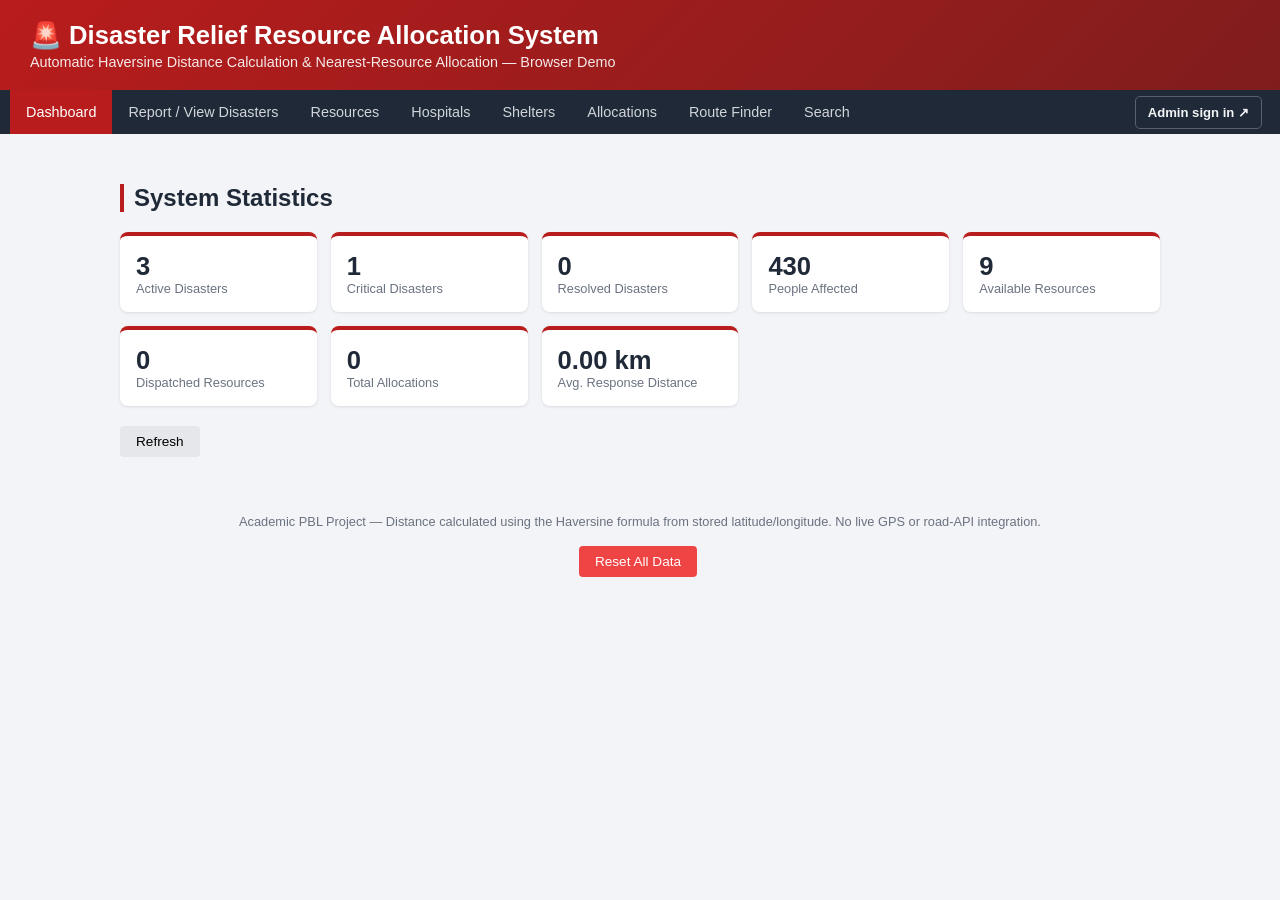
==== docs/index.html @ 050160b1 "Make admin sign-in work with no server, and fix keep-alive desync Two separate things, both found by" ====
<!DOCTYPE html>
<html lang="en">
<head>
<meta charset="UTF-8">
<meta name="viewport" content="width=device-width, initial-scale=1.0">
<title>DRRAS — Disaster Relief Resource Allocation System</title>
<link rel="stylesheet" href="css/style.css">
</head>
<body>

<header class="app-header">
  <h1>🚨 Disaster Relief Resource Allocation System</h1>
  <p class="subtitle">Automatic Haversine Distance Calculation &amp; Nearest-Resource Allocation — Browser Demo</p>
</header>

<nav class="tabs">
  <button class="tab-btn active" data-target="dashboard">Dashboard</button>
  <button class="tab-btn" data-target="disasters">Report / View Disasters</button>
  <button class="tab-btn" data-target="resources">Resources</button>
  <button class="tab-btn" data-target="hospitals">Hospitals</button>
  <button class="tab-btn" data-target="shelters">Shelters</button>
  <button class="tab-btn" data-target="allocations">Allocations</button>
  <button class="tab-btn" data-target="route">Route Finder</button>
  <button class="tab-btn" data-target="search">Search</button>
  <a class="admin-link" href="admin.html">Admin sign in <span aria-hidden="true">↗</span></a>
</nav>

<main>

  <!-- DASHBOARD -->
  <section id="dashboard" class="panel">
    <h2>System Statistics</h2>
    <div id="statsGrid" class="stats-grid"></div>
    <button id="refreshStatsBtn" class="btn">Refresh</button>
  </section>

  <!-- DISASTERS -->
  <section id="disasters" class="panel hidden">
    <h2>Submit a Relief Request</h2>
    <p id="serviceBanner" class="mode-banner" hidden></p>
    <p class="request-note">Submissions are saved to the shared request service and start as <b>Pending</b> until an admin reviews them.</p>
    <form id="disasterForm" class="form-grid">
      <label>Type
        <select id="dType">
          <option>FLOOD</option><option>EARTHQUAKE</option><option>FIRE</option>
          <option>LANDSLIDE</option><option>INDUSTRIAL_ACCIDENT</option><option>OTHER</option>
        </select>
      </label>
      <label>Severity
        <select id="dSeverity">
          <option>CRITICAL</option><option>HIGH</option><option>MEDIUM</option><option>LOW</option>
        </select>
      </label>
      <label>Affected People <input type="number" id="dAffected" min="0" required></label>
      <label>Location Name <input type="text" id="dLocation" required></label>
      <label>Latitude <input type="number" step="any" id="dLat" min="-90" max="90" required></label>
      <label>Longitude <input type="number" step="any" id="dLon" min="-180" max="180" required></label>
      <fieldset class="checkbox-group">
        <legend>Required Resources</legend>
        <label><input type="checkbox" value="Ambulance"> Ambulance</label>
        <label><input type="checkbox" value="RescueTeam"> Rescue Team</label>
        <label><input type="checkbox" value="MedicalTeam"> Medical Team</label>
        <label><input type="checkbox" value="Equipment"> Equipment</label>
        <label><input type="checkbox" value="Supply"> Supply</label>
      </fieldset>
      <button type="submit" class="btn btn-primary">Submit Request</button>
    </form>

    <div id="disasterReportResult"></div>

    <h2>Operational Demo Disasters</h2>
    <p class="request-note">These sample operational records remain in this browser's local storage. Incoming public requests are reviewed separately in the <a href="admin.html">Admin dashboard</a>.</p>
    <div id="disasterList" class="card-list"></div>
  </section>

  <!-- RESOURCES -->
  <section id="resources" class="panel hidden">
    <h2>Add Resource</h2>
    <form id="resourceForm" class="form-grid">
      <label>Resource ID <input type="text" id="rId" required></label>
      <label>Category
        <select id="rCategory">
          <option>Ambulance</option><option>RescueTeam</option><option>MedicalTeam</option>
          <option>Equipment</option><option>Supply</option>
        </select>
      </label>
      <label>Type/Description <input type="text" id="rType" required></label>
      <label>Quantity <input type="number" id="rQuantity" min="0" required></label>
      <label>Latitude <input type="number" step="any" id="rLat" min="-90" max="90" required></label>
      <label>Longitude <input type="number" step="any" id="rLon" min="-180" max="180" required></label>
      <label>Location Name <input type="text" id="rLocation" required></label>
      <label>Priority (1=highest, 5=lowest) <input type="number" id="rPriority" min="1" max="5" value="1" required></label>
      <label>Contact Info <input type="text" id="rContact"></label>
      <button type="submit" class="btn btn-primary">Add Resource</button>
    </form>

    <h2>All Resources</h2>
    <button id="exportResourcesBtn" class="btn">Export CSV</button>
    <table class="data-table" id="resourceTable">
      <thead><tr><th>ID</th><th>Category</th><th>Type</th><th>Qty</th><th>Status</th><th>Location</th><th>Priority</th><th>Action</th></tr></thead>
      <tbody></tbody>
    </table>
  </section>

  <!-- HOSPITALS -->
  <section id="hospitals" class="panel hidden">
    <h2>Add Hospital</h2>
    <form id="hospitalForm" class="form-grid">
      <label>Hospital ID <input type="text" id="hId" required></label>
      <label>Name <input type="text" id="hName" required></label>
      <label>Latitude <input type="number" step="any" id="hLat" min="-90" max="90" required></label>
      <label>Longitude <input type="number" step="any" id="hLon" min="-180" max="180" required></label>
      <label>Total Beds <input type="number" id="hTotal" min="0" required></label>
      <label>Available Beds <input type="number" id="hAvailable" min="0" required></label>
      <label>Emergency Capacity <input type="number" id="hEmergency" min="0" required></label>
      <button type="submit" class="btn btn-primary">Add Hospital</button>
    </form>

    <h2>Find Nearest Hospitals</h2>
    <select id="hospitalDisasterSelect"></select>
    <button id="findHospitalsBtn" class="btn">Find Nearest</button>
    <div id="nearestHospitalsResult"></div>

    <h2>All Hospitals</h2>
    <button id="exportHospitalsBtn" class="btn">Export CSV</button>
    <table class="data-table" id="hospitalTable">
      <thead><tr><th>ID</th><th>Name</th><th>Total Beds</th><th>Available</th><th>Emergency Cap</th></tr></thead>
      <tbody></tbody>
    </table>
  </section>

  <!-- SHELTERS -->
  <section id="shelters" class="panel hidden">
    <h2>Add Shelter</h2>
    <form id="shelterForm" class="form-grid">
      <label>Shelter ID <input type="text" id="sId" required></label>
      <label>Name <input type="text" id="sName" required></label>
      <label>Latitude <input type="number" step="any" id="sLat" min="-90" max="90" required></label>
      <label>Longitude <input type="number" step="any" id="sLon" min="-180" max="180" required></label>
      <label>Capacity <input type="number" id="sCapacity" min="0" required></label>
      <label>Occupied <input type="number" id="sOccupied" min="0" value="0" required></label>
      <button type="submit" class="btn btn-primary">Add Shelter</button>
    </form>

    <h2>Find Nearest Shelters</h2>
    <select id="shelterDisasterSelect"></select>
    <button id="findSheltersBtn" class="btn">Find Nearest</button>
    <div id="nearestSheltersResult"></div>

    <h2>All Shelters</h2>
    <button id="exportSheltersBtn" class="btn">Export CSV</button>
    <table class="data-table" id="shelterTable">
      <thead><tr><th>ID</th><th>Name</th><th>Capacity</th><th>Occupied</th><th>Available</th></tr></thead>
      <tbody></tbody>
    </table>
  </section>

  <!-- ALLOCATIONS -->
  <section id="allocations" class="panel hidden">
    <h2>Allocate Resources</h2>
    <select id="allocateDisasterSelect"></select>
    <button id="allocateBtn" class="btn btn-primary">Run Allocation</button>
    <div id="allocationResult"></div>

    <h2>Allocation History</h2>
    <button id="exportAllocationsBtn" class="btn">Export CSV</button>
    <table class="data-table" id="allocationTable">
      <thead><tr><th>Alloc ID</th><th>Disaster</th><th>Resource</th><th>Category</th><th>Distance</th><th>Status</th></tr></thead>
      <tbody></tbody>
    </table>
  </section>

  <!-- ROUTE FINDER -->
  <section id="route" class="panel hidden">
    <h2>Simulated Road Network — Dijkstra Shortest Path</h2>
    <p class="disclaimer">⚠ This graph is built from nearest-neighbour straight-line (Haversine) distances between known locations — it is a <b>simulated</b> road network, not live GPS/road-API data.</p>
    <div class="form-grid">
      <label>Source <select id="routeSource"></select></label>
      <label>Destination <select id="routeDestination"></select></label>
    </div>
    <button id="findRouteBtn" class="btn btn-primary">Find Shortest Route</button>
    <div id="routeResult"></div>
  </section>

  <!-- SEARCH -->
  <section id="search" class="panel hidden">
    <h2>Search Records</h2>
    <div class="form-grid">
      <label>Disaster ID <input type="text" id="searchDisasterId"></label>
      <button id="searchDisasterBtn" class="btn">Search Disaster</button>
    </div>
    <div class="form-grid">
      <label>Resource ID <input type="text" id="searchResourceId"></label>
      <button id="searchResourceBtn" class="btn">Search Resource</button>
    </div>
    <div class="form-grid">
      <label>Location Keyword <input type="text" id="searchKeyword"></label>
      <button id="searchKeywordBtn" class="btn">Search</button>
    </div>
    <div id="searchResult"></div>
  </section>

</main>

<footer class="app-footer">
  <p>Academic PBL Project — Distance calculated using the Haversine formula from stored latitude/longitude. No live GPS or road-API integration.</p>
  <p><button id="resetDataBtn" class="btn btn-danger">Reset All Data</button></p>
</footer>

<script type="module" src="js/main.js"></script>
</body>
</html>
---- docs/css/style.css ----
* { box-sizing: border-box; }
body {
  font-family: 'Segoe UI', Arial, sans-serif;
  margin: 0; background: #f2f4f7; color: #1f2937;
}
.app-header {
  background: linear-gradient(135deg, #b91c1c, #7f1d1d);
  color: #fff; padding: 20px 30px;
}
.app-header h1 { margin: 0; font-size: 1.6rem; }
.subtitle { margin: 4px 0 0; opacity: 0.9; font-size: 0.9rem; }

.tabs {
  display: flex; flex-wrap: wrap; background: #1f2937; padding: 0 10px;
}
.tab-btn {
  background: none; border: none; color: #d1d5db; padding: 14px 16px;
  cursor: pointer; font-size: 0.9rem;
}
.tab-btn:hover { background: #374151; color: #fff; }
.tab-btn.active { background: #b91c1c; color: #fff; }

.admin-link {
  align-self: center; margin: 4px 8px 4px auto; padding: 8px 12px;
  border: 1px solid #586170; border-radius: 5px; color: #f3f4f6;
  font-size: 0.82rem; font-weight: 600; text-decoration: none; white-space: nowrap;
}
.admin-link:hover { background: #374151; color: #fff; }
.request-note { margin: 8px 0 14px; color: #4b5563; font-size: 0.86rem; line-height: 1.5; }
#disasterForm button:disabled { opacity: 0.65; cursor: wait; }
main { padding: 20px 30px; max-width: 1100px; margin: 0 auto; }
.panel { display: block; }
.panel.hidden { display: none; }

h2 { border-left: 4px solid #b91c1c; padding-left: 10px; margin-top: 30px; }

.form-grid {
  display: grid; grid-template-columns: repeat(auto-fit, minmax(220px, 1fr));
  gap: 12px; background: #fff; padding: 16px; border-radius: 8px;
  box-shadow: 0 1px 3px rgba(0,0,0,0.1); margin-bottom: 16px;
}
.form-grid label { display: flex; flex-direction: column; font-size: 0.85rem; font-weight: 600; gap: 4px; }
.form-grid input, .form-grid select {
  padding: 8px; border: 1px solid #d1d5db; border-radius: 4px; font-size: 0.9rem;
}
.checkbox-group { grid-column: 1 / -1; border: 1px solid #d1d5db; border-radius: 4px; padding: 10px; }
.checkbox-group label { flex-direction: row; align-items: center; gap: 6px; font-weight: normal; display: inline-flex; margin-right: 16px; }

.btn {
  padding: 8px 16px; border: none; border-radius: 4px; background: #e5e7eb;
  cursor: pointer; font-size: 0.85rem; margin: 4px 4px 4px 0;
}
.btn:hover { background: #d1d5db; }
.btn-primary { background: #b91c1c; color: #fff; }
.btn-primary:hover { background: #991b1b; }
.btn-danger { background: #ef4444; color: #fff; }
.btn-danger:hover { background: #dc2626; }

.stats-grid {
  display: grid; grid-template-columns: repeat(auto-fit, minmax(180px, 1fr)); gap: 14px; margin-bottom: 16px;
}
.stat-card {
  background: #fff; border-radius: 8px; padding: 16px; box-shadow: 0 1px 3px rgba(0,0,0,0.1);
  border-top: 4px solid #b91c1c;
}
.stat-card .value { font-size: 1.6rem; font-weight: 700; }
.stat-card .label { font-size: 0.8rem; color: #6b7280; }

.card-list { display: flex; flex-direction: column; gap: 10px; }
.record-card {
  background: #fff; border-radius: 8px; padding: 14px; box-shadow: 0 1px 3px rgba(0,0,0,0.1);
  border-left: 5px solid #9ca3af;
}
.record-card.sev-CRITICAL { border-left-color: #dc2626; }
.record-card.sev-HIGH { border-left-color: #f97316; }
.record-card.sev-MEDIUM { border-left-color: #eab308; }
.record-card.sev-LOW { border-left-color: #22c55e; }

.badge { display: inline-block; padding: 2px 8px; border-radius: 12px; font-size: 0.75rem; color: #fff; }
.badge.AVAILABLE { background: #22c55e; }
.badge.DISPATCHED { background: #3b82f6; }
.badge.UNAVAILABLE, .badge.MAINTENANCE { background: #9ca3af; }
.badge.ACTIVE { background: #f97316; }
.badge.RESOLVED { background: #6b7280; }

.data-table { width: 100%; border-collapse: collapse; background: #fff; margin-top: 10px; }
.data-table th, .data-table td { border: 1px solid #e5e7eb; padding: 8px; font-size: 0.85rem; text-align: left; }
.data-table th { background: #f3f4f6; }

.result-box {
  background: #111827; color: #f9fafb; padding: 16px; border-radius: 8px;
  font-family: 'Consolas', monospace; white-space: pre-wrap; margin-top: 10px; font-size: 0.85rem;
}
.disclaimer { background: #fef3c7; border-left: 4px solid #eab308; padding: 10px; font-size: 0.85rem; }

.app-footer { text-align: center; padding: 20px; color: #6b7280; font-size: 0.8rem; }

.mode-banner {
  background: #fef3c7; border-left: 4px solid #eab308;
  padding: 10px 12px; margin: 0 0 14px;
  font-size: 0.85rem; line-height: 1.5; border-radius: 0 4px 4px 0;
}
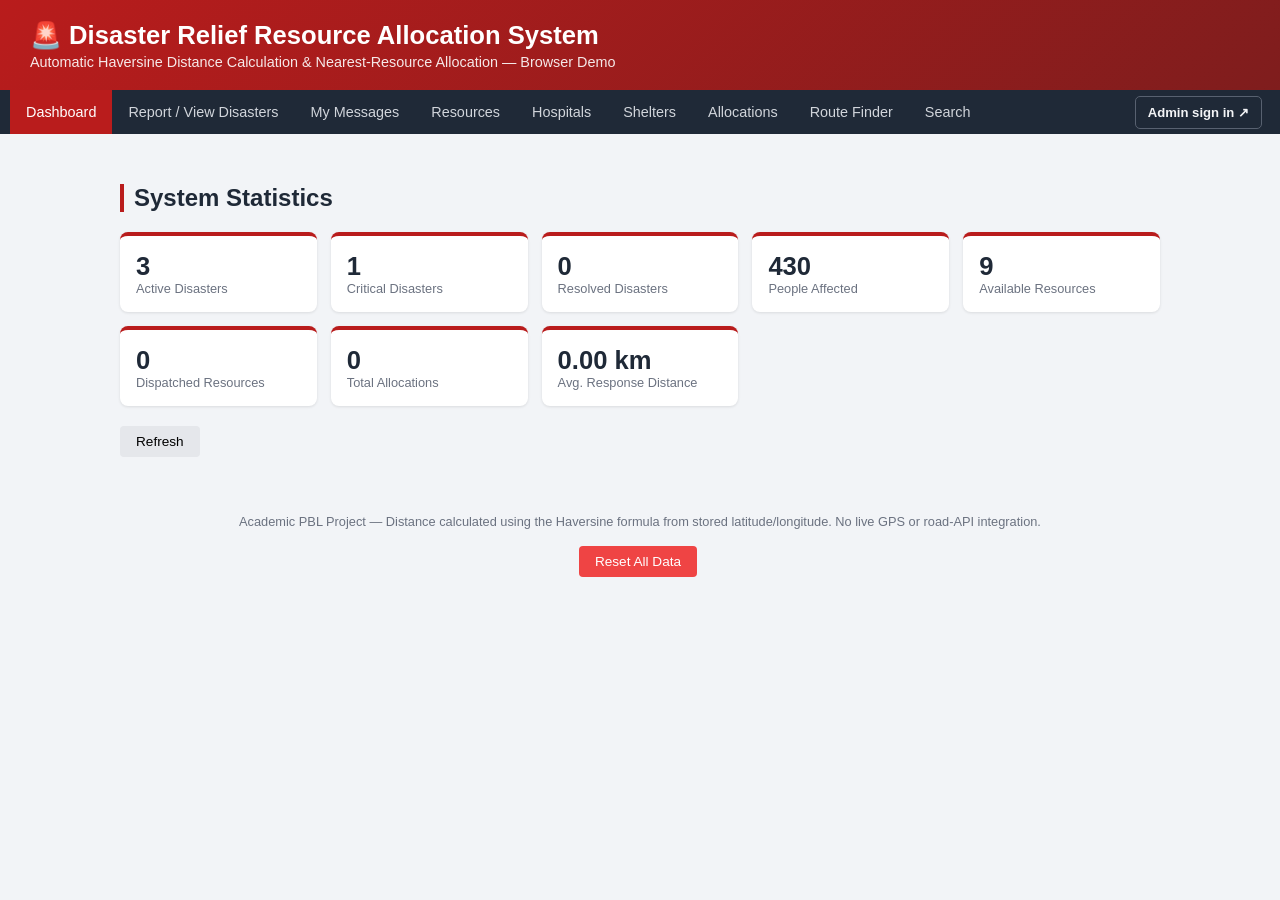
==== commit 9051591e: "Add request notifications and critical partial allocation" ====
--- a/docs/index.html
+++ b/docs/index.html
@@ -4,7 +4,7 @@
 <meta charset="UTF-8">
 <meta name="viewport" content="width=device-width, initial-scale=1.0">
 <title>DRRAS — Disaster Relief Resource Allocation System</title>
-<link rel="stylesheet" href="css/style.css">
+<link rel="stylesheet" href="css/style.css?v=2">
 </head>
 <body>
 
@@ -16,6 +16,7 @@
 <nav class="tabs">
   <button class="tab-btn active" data-target="dashboard">Dashboard</button>
   <button class="tab-btn" data-target="disasters">Report / View Disasters</button>
+  <button class="tab-btn" data-target="notifications">My Messages</button>
   <button class="tab-btn" data-target="resources">Resources</button>
   <button class="tab-btn" data-target="hospitals">Hospitals</button>
   <button class="tab-btn" data-target="shelters">Shelters</button>
@@ -52,6 +53,8 @@
         </select>
       </label>
       <label>Affected People <input type="number" id="dAffected" min="0" required></label>
+      <label>Primary resource item <input type="text" id="dResourceItem" maxlength="100" placeholder="e.g. drinking water" required></label>
+      <label>Quantity requested <input type="number" id="dRequestedQuantity" min="1" step="1" required></label>
       <label>Location Name <input type="text" id="dLocation" required></label>
       <label>Latitude <input type="number" step="any" id="dLat" min="-90" max="90" required></label>
       <label>Longitude <input type="number" step="any" id="dLon" min="-180" max="180" required></label>
@@ -71,6 +74,15 @@
     <h2>Operational Demo Disasters</h2>
     <p class="request-note">These sample operational records remain in this browser's local storage. Incoming public requests are reviewed separately in the <a href="admin.html">Admin dashboard</a>.</p>
     <div id="disasterList" class="card-list"></div>
+  </section>
+
+  <!-- USER NOTIFICATIONS -->
+  <section id="notifications" class="panel hidden">
+    <h2>My Messages</h2>
+    <p class="request-note">Decision updates are linked to this browser using a private notification token created when you submit a request. There are no end-user accounts in this demo.</p>
+    <button id="refreshNotificationsBtn" class="btn">Refresh messages</button>
+    <p id="notificationsStatus" role="status" aria-live="polite"></p>
+    <div id="notificationList" class="card-list"></div>
   </section>
 
   <!-- RESOURCES -->
@@ -207,6 +219,6 @@
   <p><button id="resetDataBtn" class="btn btn-danger">Reset All Data</button></p>
 </footer>
 
-<script type="module" src="js/main.js"></script>
+<script type="module" src="js/main.js?v=2"></script>
 </body>
 </html>
--- a/docs/css/style.css
+++ b/docs/css/style.css
@@ -67,6 +67,17 @@
 .stat-card .label { font-size: 0.8rem; color: #6b7280; }
 
 .card-list { display: flex; flex-direction: column; gap: 10px; }
+.notification-card {
+  background: #fff; border: 1px solid #d1d5db; border-radius: 8px;
+  padding: 14px; box-shadow: 0 1px 3px rgba(0,0,0,0.08);
+}
+.notification-card.unread { border-left: 5px solid #b91c1c; }
+.notification-card.read { border-left: 5px solid #9ca3af; }
+.notification-heading { display: flex; align-items: center; justify-content: space-between; gap: 12px; }
+.notification-heading span, .notification-card small { color: #6b7280; font-size: 0.78rem; }
+.notification-card p { margin: 10px 0; line-height: 1.5; }
+.notification-read-button { margin-top: 8px; }
+#notificationsStatus { color: #4b5563; font-size: 0.88rem; }
 .record-card {
   background: #fff; border-radius: 8px; padding: 14px; box-shadow: 0 1px 3px rgba(0,0,0,0.1);
   border-left: 5px solid #9ca3af;
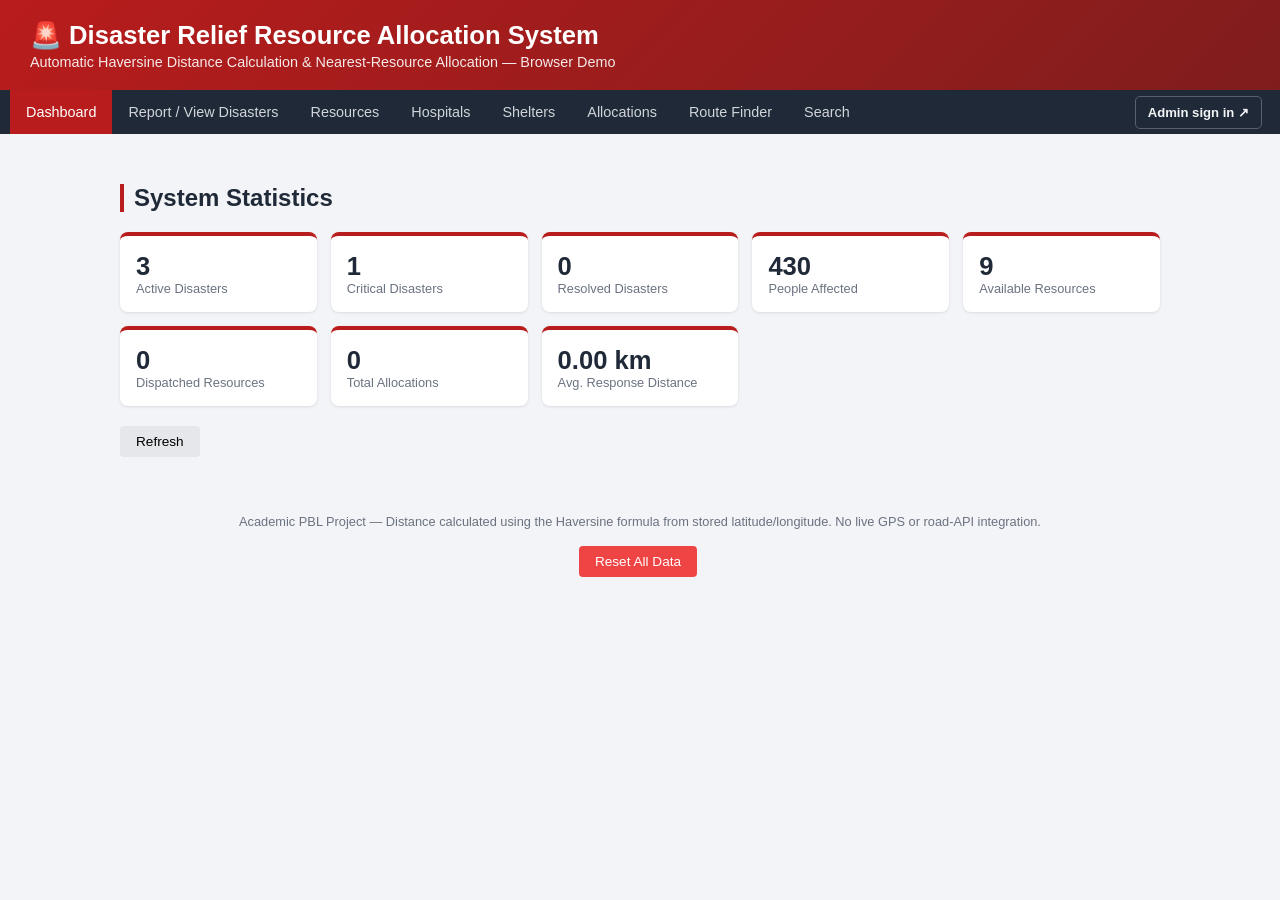
==== commit 11909fd4: "Refactor index.html for resources and remove notifications Updated the stylesheet link and removed t" ====
--- a/docs/index.html
+++ b/docs/index.html
@@ -4,7 +4,7 @@
 <meta charset="UTF-8">
 <meta name="viewport" content="width=device-width, initial-scale=1.0">
 <title>DRRAS — Disaster Relief Resource Allocation System</title>
-<link rel="stylesheet" href="css/style.css?v=2">
+<link rel="stylesheet" href="css/style.css">
 </head>
 <body>
 
@@ -16,7 +16,6 @@
 <nav class="tabs">
   <button class="tab-btn active" data-target="dashboard">Dashboard</button>
   <button class="tab-btn" data-target="disasters">Report / View Disasters</button>
-  <button class="tab-btn" data-target="notifications">My Messages</button>
   <button class="tab-btn" data-target="resources">Resources</button>
   <button class="tab-btn" data-target="hospitals">Hospitals</button>
   <button class="tab-btn" data-target="shelters">Shelters</button>
@@ -53,36 +52,54 @@
         </select>
       </label>
       <label>Affected People <input type="number" id="dAffected" min="0" required></label>
-      <label>Primary resource item <input type="text" id="dResourceItem" maxlength="100" placeholder="e.g. drinking water" required></label>
-      <label>Quantity requested <input type="number" id="dRequestedQuantity" min="1" step="1" required></label>
       <label>Location Name <input type="text" id="dLocation" required></label>
       <label>Latitude <input type="number" step="any" id="dLat" min="-90" max="90" required></label>
       <label>Longitude <input type="number" step="any" id="dLon" min="-180" max="180" required></label>
       <fieldset class="checkbox-group">
         <legend>Required Resources</legend>
-        <label><input type="checkbox" value="Ambulance"> Ambulance</label>
-        <label><input type="checkbox" value="RescueTeam"> Rescue Team</label>
-        <label><input type="checkbox" value="MedicalTeam"> Medical Team</label>
-        <label><input type="checkbox" value="Equipment"> Equipment</label>
-        <label><input type="checkbox" value="Supply"> Supply</label>
+        <label class="resource-option">
+          <input type="checkbox" value="Ambulance"> Ambulance
+          <input type="number" class="res-qty" data-category="Ambulance" min="0" step="1" placeholder="Qty">
+          <span class="stock-hint" data-category="Ambulance">in stock: —</span>
+        </label>
+        <label class="resource-option">
+          <input type="checkbox" value="RescueTeam"> Rescue Team
+          <input type="number" class="res-qty" data-category="RescueTeam" min="0" step="1" placeholder="Qty">
+          <span class="stock-hint" data-category="RescueTeam">in stock: —</span>
+        </label>
+        <label class="resource-option">
+          <input type="checkbox" value="MedicalTeam"> Medical Team
+          <input type="number" class="res-qty" data-category="MedicalTeam" min="0" step="1" placeholder="Qty">
+          <span class="stock-hint" data-category="MedicalTeam">in stock: —</span>
+        </label>
+        <label class="resource-option">
+          <input type="checkbox" value="Equipment"> Equipment
+          <input type="number" class="res-qty" data-category="Equipment" min="0" step="1" placeholder="Qty">
+          <span class="stock-hint" data-category="Equipment">in stock: —</span>
+        </label>
+        <label class="resource-option">
+          <input type="checkbox" value="Supply"> Supply
+          <input type="number" class="res-qty" data-category="Supply" min="0" step="1" placeholder="Qty">
+          <span class="stock-hint" data-category="Supply">in stock: —</span>
+        </label>
       </fieldset>
+      <p class="request-note">If you ask for more than the supplies in stock right now and the situation is <b>CRITICAL</b>, you are guaranteed at least the supplies present at that moment — and you will get a message telling you exactly how much that is.</p>
       <button type="submit" class="btn btn-primary">Submit Request</button>
     </form>
 
     <div id="disasterReportResult"></div>
+
+    <h2>Track Your Request</h2>
+    <p class="request-note">Enter the Request ID you received to see the latest status, the supplies that can be provided, and any message from the command center (accept / reject decisions included).</p>
+    <form id="trackForm" class="form-grid track-form">
+      <label>Request ID <input type="text" id="trackRequestId" placeholder="REQ-1A2B3C4D" required></label>
+      <button type="submit" class="btn btn-primary">Check status</button>
+    </form>
+    <div id="trackResult"></div>
 
     <h2>Operational Demo Disasters</h2>
     <p class="request-note">These sample operational records remain in this browser's local storage. Incoming public requests are reviewed separately in the <a href="admin.html">Admin dashboard</a>.</p>
     <div id="disasterList" class="card-list"></div>
-  </section>
-
-  <!-- USER NOTIFICATIONS -->
-  <section id="notifications" class="panel hidden">
-    <h2>My Messages</h2>
-    <p class="request-note">Decision updates are linked to this browser using a private notification token created when you submit a request. There are no end-user accounts in this demo.</p>
-    <button id="refreshNotificationsBtn" class="btn">Refresh messages</button>
-    <p id="notificationsStatus" role="status" aria-live="polite"></p>
-    <div id="notificationList" class="card-list"></div>
   </section>
 
   <!-- RESOURCES -->
@@ -219,6 +236,6 @@
   <p><button id="resetDataBtn" class="btn btn-danger">Reset All Data</button></p>
 </footer>
 
-<script type="module" src="js/main.js?v=2"></script>
+<script type="module" src="js/main.js"></script>
 </body>
 </html>
--- a/docs/css/style.css
+++ b/docs/css/style.css
@@ -67,17 +67,6 @@
 .stat-card .label { font-size: 0.8rem; color: #6b7280; }
 
 .card-list { display: flex; flex-direction: column; gap: 10px; }
-.notification-card {
-  background: #fff; border: 1px solid #d1d5db; border-radius: 8px;
-  padding: 14px; box-shadow: 0 1px 3px rgba(0,0,0,0.08);
-}
-.notification-card.unread { border-left: 5px solid #b91c1c; }
-.notification-card.read { border-left: 5px solid #9ca3af; }
-.notification-heading { display: flex; align-items: center; justify-content: space-between; gap: 12px; }
-.notification-heading span, .notification-card small { color: #6b7280; font-size: 0.78rem; }
-.notification-card p { margin: 10px 0; line-height: 1.5; }
-.notification-read-button { margin-top: 8px; }
-#notificationsStatus { color: #4b5563; font-size: 0.88rem; }
 .record-card {
   background: #fff; border-radius: 8px; padding: 14px; box-shadow: 0 1px 3px rgba(0,0,0,0.1);
   border-left: 5px solid #9ca3af;
@@ -111,3 +100,57 @@
   padding: 10px 12px; margin: 0 0 14px;
   font-size: 0.85rem; line-height: 1.5; border-radius: 0 4px 4px 0;
 }
+
+/* ---- resource quantities + live stock hints ---- */
+.resource-option {
+  display: inline-flex; align-items: center; gap: 6px; margin-right: 14px; margin-bottom: 4px;
+}
+.res-qty {
+  width: 76px; padding: 3px 6px; border: 1px solid #d1d5db; border-radius: 4px;
+  font-size: 0.82rem;
+}
+.res-qty:disabled { background: #f3f4f6; }
+.stock-hint { color: #6b7280; font-size: 0.75rem; font-weight: normal; }
+
+/* ---- track request form ---- */
+.track-form { max-width: 520px; }
+.track-form button { align-self: end; }
+
+/* ---- status card (track request result) ---- */
+.status-alert {
+  background: #fff; border: 1px solid #e5e7eb; border-left: 6px solid #9ca3af;
+  border-radius: 8px; padding: 16px 18px; margin-top: 14px; box-shadow: 0 1px 3px rgba(0,0,0,0.08);
+}
+.status-alert.accepted { border-left-color: #16a34a; }
+.status-alert.rejected { border-left-color: #dc2626; }
+.status-alert.pending { border-left-color: #d97706; }
+.status-alert-header {
+  display: flex; justify-content: space-between; align-items: flex-start; gap: 12px;
+}
+.status-alert-header h3 { margin: 0 0 4px; font-size: 1.05rem; color: #111827; }
+.status-message-text { margin: 12px 0 0; line-height: 1.55; font-size: 0.92rem; }
+.status-allocation-text {
+  margin: 10px 0 0; padding: 8px 10px; background: #eff6ff; border-left: 4px solid #2563eb;
+  border-radius: 0 4px 4px 0; font-size: 0.88rem; line-height: 1.5;
+}
+.status-admin-note {
+  margin: 10px 0 0; padding: 8px 10px; background: #f0fdf4; border-left: 4px solid #16a34a;
+  border-radius: 0 4px 4px 0; font-size: 0.88rem; line-height: 1.5;
+}
+.status-advice-text { margin: 10px 0 0; font-size: 0.88rem; line-height: 1.5; color: #374151; }
+.status-badge {
+  padding: 4px 10px; border-radius: 999px; font-size: 0.72rem; font-weight: 700;
+  letter-spacing: 0.04em; white-space: nowrap;
+}
+.status-badge.accepted { background: #dcfce7; color: #166534; }
+.status-badge.rejected { background: #fee2e2; color: #991b1b; }
+.status-badge.pending { background: #fef3c7; color: #92400e; }
+.request-meta-grid {
+  display: grid; grid-template-columns: repeat(auto-fit, minmax(170px, 1fr));
+  gap: 10px; margin-top: 14px;
+}
+.request-meta-item {
+  display: flex; flex-direction: column; gap: 2px; background: #f9fafb;
+  border: 1px solid #e5e7eb; border-radius: 6px; padding: 8px 10px; font-size: 0.82rem;
+}
+.request-meta-item strong { color: #6b7280; font-size: 0.72rem; text-transform: uppercase; letter-spacing: 0.03em; }
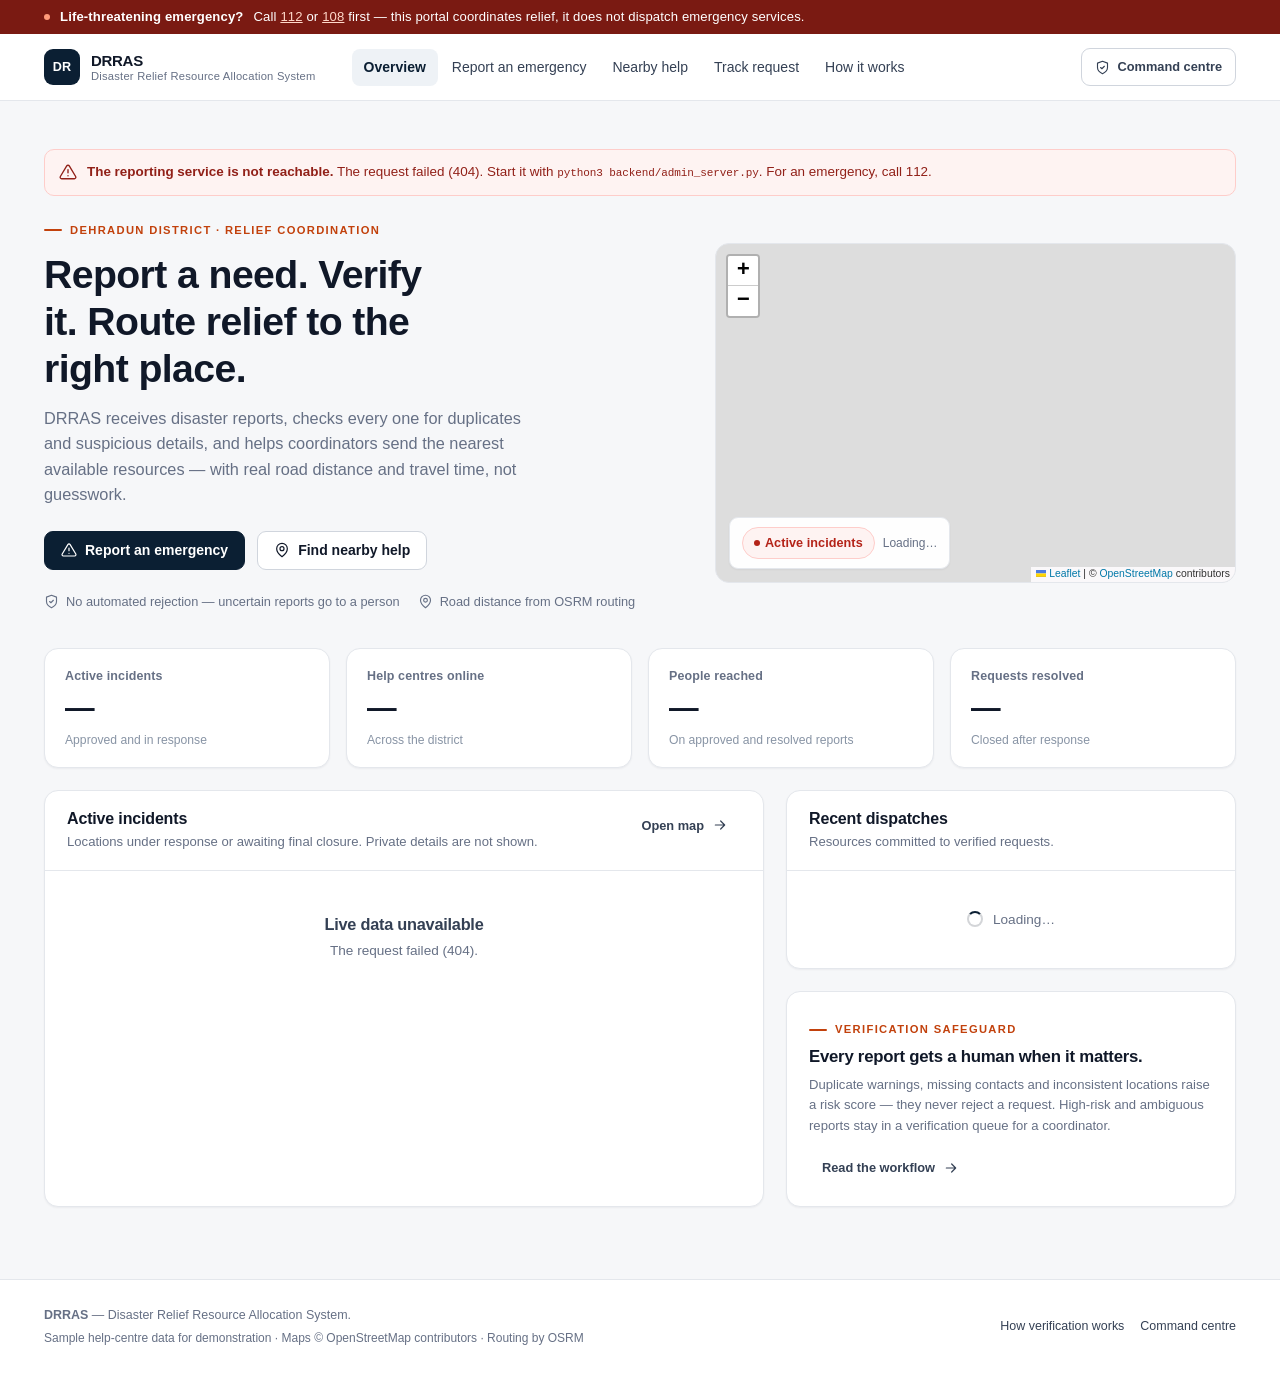
==== commit f11af760: "Rebuild DRRAS with verification, allocation and command centre Replace the legacy localStorage demo " ====
--- a/docs/index.html
+++ b/docs/index.html
@@ -1,241 +1,644 @@
-<!DOCTYPE html>
+<!doctype html>
 <html lang="en">
 <head>
-<meta charset="UTF-8">
-<meta name="viewport" content="width=device-width, initial-scale=1.0">
+<meta charset="utf-8">
+<meta name="viewport" content="width=device-width, initial-scale=1">
+<meta name="theme-color" content="#0b1f33">
+<meta name="description" content="Report a disaster, track your relief request, and find the nearest hospital, relief camp, rescue team or supply centre with road distance and travel time.">
 <title>DRRAS — Disaster Relief Resource Allocation System</title>
-<link rel="stylesheet" href="css/style.css">
+<link rel="stylesheet" href="css/style.css?v=3">
+<link rel="stylesheet" href="vendor/leaflet/leaflet.css">
 </head>
 <body>
-
-<header class="app-header">
-  <h1>🚨 Disaster Relief Resource Allocation System</h1>
-  <p class="subtitle">Automatic Haversine Distance Calculation &amp; Nearest-Resource Allocation — Browser Demo</p>
+<a class="skip-link" href="#main">Skip to main content</a>
+
+<svg aria-hidden="true" style="position:absolute;width:0;height:0;overflow:hidden">
+  <defs>
+    <symbol id="i-alert" viewBox="0 0 24 24" fill="none" stroke="currentColor" stroke-width="1.8" stroke-linecap="round" stroke-linejoin="round"><path d="M10.3 3.9 1.8 18a2 2 0 0 0 1.7 3h17a2 2 0 0 0 1.7-3L13.7 3.9a2 2 0 0 0-3.4 0Z"/><path d="M12 9v4"/><path d="M12 17h.01"/></symbol>
+    <symbol id="i-pin" viewBox="0 0 24 24" fill="none" stroke="currentColor" stroke-width="1.8" stroke-linecap="round" stroke-linejoin="round"><path d="M20 10c0 6-8 12-8 12s-8-6-8-12a8 8 0 0 1 16 0Z"/><circle cx="12" cy="10" r="3"/></symbol>
+    <symbol id="i-phone" viewBox="0 0 24 24" fill="none" stroke="currentColor" stroke-width="1.8" stroke-linecap="round" stroke-linejoin="round"><path d="M22 16.9v3a2 2 0 0 1-2.2 2 19.8 19.8 0 0 1-8.6-3.1 19.5 19.5 0 0 1-6-6A19.8 19.8 0 0 1 2.1 4.2 2 2 0 0 1 4.1 2h3a2 2 0 0 1 2 1.7c.1 1 .4 2 .7 2.8a2 2 0 0 1-.5 2.1L8 9.9a16 16 0 0 0 6 6l1.3-1.3a2 2 0 0 1 2.1-.5c.9.3 1.9.6 2.8.7a2 2 0 0 1 1.8 2.1Z"/></symbol>
+    <symbol id="i-search" viewBox="0 0 24 24" fill="none" stroke="currentColor" stroke-width="1.9" stroke-linecap="round" stroke-linejoin="round"><circle cx="11" cy="11" r="7"/><path d="m20 20-3.5-3.5"/></symbol>
+    <symbol id="i-crosshair" viewBox="0 0 24 24" fill="none" stroke="currentColor" stroke-width="1.8" stroke-linecap="round" stroke-linejoin="round"><circle cx="12" cy="12" r="3"/><path d="M12 2v4M12 18v4M2 12h4M18 12h4"/><circle cx="12" cy="12" r="8"/></symbol>
+    <symbol id="i-arrow" viewBox="0 0 24 24" fill="none" stroke="currentColor" stroke-width="1.8" stroke-linecap="round" stroke-linejoin="round"><path d="M5 12h14M13 6l6 6-6 6"/></symbol>
+    <symbol id="i-check" viewBox="0 0 24 24" fill="none" stroke="currentColor" stroke-width="2" stroke-linecap="round" stroke-linejoin="round"><path d="m20 6-11 11-5-5"/></symbol>
+    <symbol id="i-check-circle" viewBox="0 0 24 24" fill="none" stroke="currentColor" stroke-width="1.8" stroke-linecap="round" stroke-linejoin="round"><circle cx="12" cy="12" r="9"/><path d="m8.5 12 2.5 2.5 4.5-5"/></symbol>
+    <symbol id="i-upload" viewBox="0 0 24 24" fill="none" stroke="currentColor" stroke-width="1.8" stroke-linecap="round" stroke-linejoin="round"><path d="M21 15v4a2 2 0 0 1-2 2H5a2 2 0 0 1-2-2v-4"/><path d="m7 10 5-5 5 5"/><path d="M12 5v12"/></symbol>
+    <symbol id="i-chevron" viewBox="0 0 24 24" fill="none" stroke="currentColor" stroke-width="1.9" stroke-linecap="round" stroke-linejoin="round"><path d="m9 6 6 6-6 6"/></symbol>
+    <symbol id="i-nav" viewBox="0 0 24 24" fill="none" stroke="currentColor" stroke-width="1.8" stroke-linecap="round" stroke-linejoin="round"><path d="M3 11 22 2l-9 19-2-8-8-2Z"/></symbol>
+    <symbol id="i-clock" viewBox="0 0 24 24" fill="none" stroke="currentColor" stroke-width="1.8" stroke-linecap="round" stroke-linejoin="round"><circle cx="12" cy="12" r="9"/><path d="M12 7v5l3 2"/></symbol>
+    <symbol id="i-shield" viewBox="0 0 24 24" fill="none" stroke="currentColor" stroke-width="1.8" stroke-linecap="round" stroke-linejoin="round"><path d="M12 22s8-4 8-10V5l-8-3-8 3v7c0 6 8 10 8 10Z"/><path d="m9 12 2 2 4-4"/></symbol>
+    <symbol id="i-info" viewBox="0 0 24 24" fill="none" stroke="currentColor" stroke-width="1.8" stroke-linecap="round" stroke-linejoin="round"><circle cx="12" cy="12" r="9"/><path d="M12 16v-5M12 8h.01"/></symbol>
+    <symbol id="i-copy" viewBox="0 0 24 24" fill="none" stroke="currentColor" stroke-width="1.8" stroke-linecap="round" stroke-linejoin="round"><rect x="9" y="9" width="12" height="12" rx="2"/><path d="M5 15H4a2 2 0 0 1-2-2V4a2 2 0 0 1 2-2h9a2 2 0 0 1 2 2v1"/></symbol>
+    <symbol id="i-x" viewBox="0 0 24 24" fill="none" stroke="currentColor" stroke-width="1.9" stroke-linecap="round" stroke-linejoin="round"><path d="M18 6 6 18M6 6l12 12"/></symbol>
+    <symbol id="i-menu" viewBox="0 0 24 24" fill="none" stroke="currentColor" stroke-width="1.9" stroke-linecap="round" stroke-linejoin="round"><path d="M4 7h16M4 12h16M4 17h16"/></symbol>
+    <symbol id="i-layers" viewBox="0 0 24 24" fill="none" stroke="currentColor" stroke-width="1.8" stroke-linecap="round" stroke-linejoin="round"><path d="m12 2 9 5-9 5-9-5 9-5Z"/><path d="m3 12 9 5 9-5"/><path d="m3 17 9 5 9-5"/></symbol>
+    <symbol id="i-users" viewBox="0 0 24 24" fill="none" stroke="currentColor" stroke-width="1.8" stroke-linecap="round" stroke-linejoin="round"><path d="M16 21v-2a4 4 0 0 0-4-4H6a4 4 0 0 0-4 4v2"/><circle cx="9" cy="7" r="4"/><path d="M22 21v-2a4 4 0 0 0-3-3.9"/><path d="M16 3.1a4 4 0 0 1 0 7.8"/></symbol>
+    <symbol id="i-home" viewBox="0 0 24 24" fill="none" stroke="currentColor" stroke-width="1.8" stroke-linecap="round" stroke-linejoin="round"><path d="m3 10 9-7 9 7v10a2 2 0 0 1-2 2H5a2 2 0 0 1-2-2Z"/><path d="M9 22V12h6v10"/></symbol>
+  </defs>
+</svg>
+
+<div class="emergency-strip">
+  <div class="emergency-strip__inner">
+    <span class="dot" aria-hidden="true"></span>
+    <strong>Life-threatening emergency?</strong>
+    <span>Call <a href="tel:112">112</a> or <a href="tel:108">108</a> first — this portal coordinates relief, it does not dispatch emergency services.</span>
+  </div>
+</div>
+
+<header class="site-header">
+  <div class="site-header__inner">
+    <a class="brand" href="#overview" data-nav="overview" aria-label="DRRAS home">
+      <span class="brand__mark" aria-hidden="true">DR</span>
+      <span class="brand__text">DRRAS <small>Disaster Relief Resource Allocation System</small></span>
+    </a>
+    <nav class="site-nav" id="siteNav" aria-label="Main">
+      <a href="#overview" data-nav="overview">Overview</a>
+      <a href="#report" data-nav="report">Report an emergency</a>
+      <a href="#nearby" data-nav="nearby">Nearby help</a>
+      <a href="#track" data-nav="track">Track request</a>
+      <a href="#how" data-nav="how">How it works</a>
+    </nav>
+    <div class="header-actions">
+      <a class="header-link" href="admin.html">
+        <svg width="15" height="15" aria-hidden="true"><use href="#i-shield"/></svg>
+        <span class="label">Command centre</span>
+      </a>
+    </div>
+    <button class="nav-toggle" id="navToggle" type="button" aria-expanded="false" aria-controls="siteNav" aria-label="Open menu">
+      <svg width="18" height="18" aria-hidden="true"><use href="#i-menu"/></svg>
+    </button>
+  </div>
 </header>
 
-<nav class="tabs">
-  <button class="tab-btn active" data-target="dashboard">Dashboard</button>
-  <button class="tab-btn" data-target="disasters">Report / View Disasters</button>
-  <button class="tab-btn" data-target="resources">Resources</button>
-  <button class="tab-btn" data-target="hospitals">Hospitals</button>
-  <button class="tab-btn" data-target="shelters">Shelters</button>
-  <button class="tab-btn" data-target="allocations">Allocations</button>
-  <button class="tab-btn" data-target="route">Route Finder</button>
-  <button class="tab-btn" data-target="search">Search</button>
-  <a class="admin-link" href="admin.html">Admin sign in <span aria-hidden="true">↗</span></a>
-</nav>
-
-<main>
-
-  <!-- DASHBOARD -->
-  <section id="dashboard" class="panel">
-    <h2>System Statistics</h2>
-    <div id="statsGrid" class="stats-grid"></div>
-    <button id="refreshStatsBtn" class="btn">Refresh</button>
+<main class="page" id="main">
+
+  <!-- ================= OVERVIEW ================= -->
+  <section class="view" id="view-overview" data-view="overview">
+    <div class="hero">
+      <div>
+        <p class="eyebrow">Dehradun district · relief coordination</p>
+        <h1>Report a need. Verify it. Route relief to the right place.</h1>
+        <p class="hero__lead">
+          DRRAS receives disaster reports, checks every one for duplicates and suspicious details,
+          and helps coordinators send the nearest available resources — with real road distance and
+          travel time, not guesswork.
+        </p>
+        <div class="hero__actions">
+          <a class="btn btn--primary" href="#report" data-nav="report">
+            <svg class="btn__icon" aria-hidden="true"><use href="#i-alert"/></svg>
+            Report an emergency
+          </a>
+          <a class="btn btn--secondary" href="#nearby" data-nav="nearby">
+            <svg class="btn__icon" aria-hidden="true"><use href="#i-pin"/></svg>
+            Find nearby help
+          </a>
+        </div>
+        <div class="hero__trust">
+          <span><svg width="15" height="15" aria-hidden="true"><use href="#i-shield"/></svg> No automated rejection — uncertain reports go to a person</span>
+          <span><svg width="15" height="15" aria-hidden="true"><use href="#i-pin"/></svg> Road distance from OSRM routing</span>
+        </div>
+      </div>
+      <div class="hero__map-wrap">
+        <div class="hero__map" id="overviewMap" role="region" aria-label="Map of active incidents and help centres"></div>
+        <div class="hero__map-caption">
+          <span class="badge badge--danger badge--lg"><span class="badge__dot"></span> Active incidents</span>
+          <span class="muted tiny" id="overviewMapCount">Loading…</span>
+        </div>
+      </div>
+    </div>
+
+    <div class="stack" style="margin-top:28px">
+      <div class="stat-grid">
+        <article class="stat">
+          <span class="stat__label">Active incidents</span>
+          <span class="stat__value" id="statActive">—</span>
+          <span class="stat__meta">Approved and in response</span>
+        </article>
+        <article class="stat">
+          <span class="stat__label">Help centres online</span>
+          <span class="stat__value" id="statCentres">—</span>
+          <span class="stat__meta" id="statCentresMeta">Across the district</span>
+        </article>
+        <article class="stat">
+          <span class="stat__label">People reached</span>
+          <span class="stat__value" id="statPeople">—</span>
+          <span class="stat__meta">On approved and resolved reports</span>
+        </article>
+        <article class="stat">
+          <span class="stat__label">Requests resolved</span>
+          <span class="stat__value" id="statResolved">—</span>
+          <span class="stat__meta" id="statResolvedMeta">Closed after response</span>
+        </article>
+      </div>
+
+      <div class="grid-2">
+        <section class="card" aria-labelledby="activeIncidentsTitle">
+          <div class="card__head">
+            <div>
+              <h2 class="card__title" id="activeIncidentsTitle">Active incidents</h2>
+              <p class="card__sub">Locations under response or awaiting final closure. Private details are not shown.</p>
+            </div>
+            <a class="btn btn--ghost btn--sm" href="#nearby" data-nav="nearby">Open map
+              <svg class="btn__icon" aria-hidden="true"><use href="#i-arrow"/></svg>
+            </a>
+          </div>
+          <div id="overviewIncidents" class="list-host">
+            <div class="loading-block"><span class="spinner spinner--dark"></span> Loading incidents…</div>
+          </div>
+        </section>
+
+        <div class="stack">
+          <section class="card" aria-labelledby="dispatchTitle">
+            <div class="card__head">
+              <div>
+                <h2 class="card__title" id="dispatchTitle">Recent dispatches</h2>
+                <p class="card__sub">Resources committed to verified requests.</p>
+              </div>
+            </div>
+            <div id="overviewDispatches" class="list-host">
+              <div class="loading-block"><span class="spinner spinner--dark"></span> Loading…</div>
+            </div>
+          </section>
+
+          <section class="card card__pad">
+            <p class="eyebrow">Verification safeguard</p>
+            <h2 class="mt-8" style="font-size:1.05rem">Every report gets a human when it matters.</h2>
+            <p class="muted small mt-8">
+              Duplicate warnings, missing contacts and inconsistent locations raise a risk score — they never
+              reject a request. High-risk and ambiguous reports stay in a verification queue for a coordinator.
+            </p>
+            <a class="btn btn--ghost btn--sm mt-16" href="#how" data-nav="how">Read the workflow
+              <svg class="btn__icon" aria-hidden="true"><use href="#i-arrow"/></svg>
+            </a>
+          </section>
+        </div>
+      </div>
+    </div>
   </section>
 
-  <!-- DISASTERS -->
-  <section id="disasters" class="panel hidden">
-    <h2>Submit a Relief Request</h2>
-    <p id="serviceBanner" class="mode-banner" hidden></p>
-    <p class="request-note">Submissions are saved to the shared request service and start as <b>Pending</b> until an admin reviews them.</p>
-    <form id="disasterForm" class="form-grid">
-      <label>Type
-        <select id="dType">
-          <option>FLOOD</option><option>EARTHQUAKE</option><option>FIRE</option>
-          <option>LANDSLIDE</option><option>INDUSTRIAL_ACCIDENT</option><option>OTHER</option>
-        </select>
-      </label>
-      <label>Severity
-        <select id="dSeverity">
-          <option>CRITICAL</option><option>HIGH</option><option>MEDIUM</option><option>LOW</option>
-        </select>
-      </label>
-      <label>Affected People <input type="number" id="dAffected" min="0" required></label>
-      <label>Location Name <input type="text" id="dLocation" required></label>
-      <label>Latitude <input type="number" step="any" id="dLat" min="-90" max="90" required></label>
-      <label>Longitude <input type="number" step="any" id="dLon" min="-180" max="180" required></label>
-      <fieldset class="checkbox-group">
-        <legend>Required Resources</legend>
-        <label class="resource-option">
-          <input type="checkbox" value="Ambulance"> Ambulance
-          <input type="number" class="res-qty" data-category="Ambulance" min="0" step="1" placeholder="Qty">
-          <span class="stock-hint" data-category="Ambulance">in stock: —</span>
-        </label>
-        <label class="resource-option">
-          <input type="checkbox" value="RescueTeam"> Rescue Team
-          <input type="number" class="res-qty" data-category="RescueTeam" min="0" step="1" placeholder="Qty">
-          <span class="stock-hint" data-category="RescueTeam">in stock: —</span>
-        </label>
-        <label class="resource-option">
-          <input type="checkbox" value="MedicalTeam"> Medical Team
-          <input type="number" class="res-qty" data-category="MedicalTeam" min="0" step="1" placeholder="Qty">
-          <span class="stock-hint" data-category="MedicalTeam">in stock: —</span>
-        </label>
-        <label class="resource-option">
-          <input type="checkbox" value="Equipment"> Equipment
-          <input type="number" class="res-qty" data-category="Equipment" min="0" step="1" placeholder="Qty">
-          <span class="stock-hint" data-category="Equipment">in stock: —</span>
-        </label>
-        <label class="resource-option">
-          <input type="checkbox" value="Supply"> Supply
-          <input type="number" class="res-qty" data-category="Supply" min="0" step="1" placeholder="Qty">
-          <span class="stock-hint" data-category="Supply">in stock: —</span>
-        </label>
-      </fieldset>
-      <p class="request-note">If you ask for more than the supplies in stock right now and the situation is <b>CRITICAL</b>, you are guaranteed at least the supplies present at that moment — and you will get a message telling you exactly how much that is.</p>
-      <button type="submit" class="btn btn-primary">Submit Request</button>
-    </form>
-
-    <div id="disasterReportResult"></div>
-
-    <h2>Track Your Request</h2>
-    <p class="request-note">Enter the Request ID you received to see the latest status, the supplies that can be provided, and any message from the command center (accept / reject decisions included).</p>
-    <form id="trackForm" class="form-grid track-form">
-      <label>Request ID <input type="text" id="trackRequestId" placeholder="REQ-1A2B3C4D" required></label>
-      <button type="submit" class="btn btn-primary">Check status</button>
-    </form>
-    <div id="trackResult"></div>
-
-    <h2>Operational Demo Disasters</h2>
-    <p class="request-note">These sample operational records remain in this browser's local storage. Incoming public requests are reviewed separately in the <a href="admin.html">Admin dashboard</a>.</p>
-    <div id="disasterList" class="card-list"></div>
+  <!-- ================= REPORT ================= -->
+  <section class="view" id="view-report" data-view="report" hidden>
+    <div class="panel-heading">
+      <div>
+        <p class="eyebrow">Public reporting</p>
+        <h1>Report an emergency</h1>
+        <p>Give as much detail as you safely can. Your report is checked automatically and then reviewed by the command centre.</p>
+      </div>
+      <span class="badge badge--neutral badge--lg">Takes about 3 minutes</span>
+    </div>
+
+    <div class="grid-2" style="grid-template-columns:minmax(0,1.5fr) minmax(0,1fr);align-items:start">
+      <form id="reportForm" class="stack" novalidate>
+        <section class="card">
+          <div class="card__head">
+            <div>
+              <h2 class="card__title">1. What happened?</h2>
+              <p class="card__sub">Describe the incident as clearly as you can.</p>
+            </div>
+          </div>
+          <div class="card__body stack">
+            <div class="form-grid">
+              <div class="field">
+                <label for="rType">Disaster type <span aria-hidden="true" class="text-danger">*</span></label>
+                <select class="select" id="rType" required>
+                  <option value="FLOOD">Flood</option>
+                  <option value="EARTHQUAKE">Earthquake</option>
+                  <option value="FIRE">Fire</option>
+                  <option value="LANDSLIDE">Landslide</option>
+                  <option value="INDUSTRIAL_ACCIDENT">Industrial accident</option>
+                  <option value="OTHER">Other</option>
+                </select>
+              </div>
+              <div class="field">
+                <label for="rAffected">People affected <span aria-hidden="true" class="text-danger">*</span></label>
+                <input class="input" id="rAffected" type="number" min="0" step="1" value="1" inputmode="numeric" required>
+                <span class="field__hint">Best estimate. Use 1 if unknown.</span>
+              </div>
+              <div class="field form-grid--full">
+                <span class="label" id="severityLabel">How urgent is it? <span aria-hidden="true" class="text-danger">*</span></span>
+                <div class="segmented" role="radiogroup" aria-labelledby="severityLabel">
+                  <label><input type="radio" name="rSeverity" value="LOW"><span>Low</span></label>
+                  <label><input type="radio" name="rSeverity" value="MEDIUM"><span>Medium</span></label>
+                  <label><input type="radio" name="rSeverity" value="HIGH"><span>High</span></label>
+                  <label><input type="radio" name="rSeverity" value="CRITICAL" checked><span>Critical</span></label>
+                </div>
+              </div>
+              <div class="field form-grid--full">
+                <label for="rDescription">What is happening? <span aria-hidden="true" class="text-danger">*</span></label>
+                <textarea class="textarea" id="rDescription" maxlength="2000" rows="5" required
+                  placeholder="For example: Flood water entered the lanes near the canal. About 30 families are at the community hall. We need drinking water, food packets and a medical team for children with fever."></textarea>
+                <div class="between">
+                  <span class="field__hint">Specific details help verification and allocation.</span>
+                  <span class="counter" id="rDescriptionCount">0 / 2000</span>
+                </div>
+              </div>
+            </div>
+          </div>
+        </section>
+
+        <section class="card">
+          <div class="card__head">
+            <div>
+              <h2 class="card__title">2. Where is it?</h2>
+              <p class="card__sub">Search, use your GPS location, or click the map to drop a pin.</p>
+            </div>
+          </div>
+          <div class="card__body stack">
+            <div class="field">
+              <label for="rPlaceSearch">Search for a place</label>
+              <div class="location-input-row">
+                <div class="search-field" style="position:relative">
+                  <svg width="17" height="17" aria-hidden="true"><use href="#i-search"/></svg>
+                  <input class="input" id="rPlaceSearch" type="search" placeholder="Village, landmark or street…" autocomplete="off" aria-describedby="placeHelp">
+                  <div class="suggestions" id="rPlaceSuggestions" hidden></div>
+                </div>
+                <button class="btn btn--secondary" type="button" id="rGeolocate">
+                  <svg class="btn__icon" aria-hidden="true"><use href="#i-crosshair"/></svg>
+                  Use my location
+                </button>
+              </div>
+              <span class="field__hint" id="placeHelp">Location search uses OpenStreetMap Nominatim. Your GPS is only read when you press the button.</span>
+            </div>
+            <div class="map" id="reportMap" style="height:320px;border-radius:10px;border:1px solid var(--line)" role="region" aria-label="Map for choosing the disaster location"></div>
+            <div class="form-grid">
+              <div class="field form-grid--full">
+                <label for="rLocation">Location name <span aria-hidden="true" class="text-danger">*</span></label>
+                <input class="input" id="rLocation" type="text" maxlength="200" required placeholder="e.g. Raipur canal area, Dehradun">
+              </div>
+              <div class="field">
+                <label for="rLat">Latitude</label>
+                <input class="input" id="rLat" type="text" inputmode="decimal" readonly value="">
+              </div>
+              <div class="field">
+                <label for="rLon">Longitude</label>
+                <input class="input" id="rLon" type="text" inputmode="decimal" readonly value="">
+              </div>
+            </div>
+            <p class="field__hint" id="rLocationStatus">No pin placed yet — search for a place or click the map.</p>
+          </div>
+        </section>
+
+        <section class="card">
+          <div class="card__head">
+            <div>
+              <h2 class="card__title">3. What do you need?</h2>
+              <p class="card__sub">Tick the resources required and give a quantity where you can.</p>
+            </div>
+          </div>
+          <div class="card__body stack">
+            <div class="resource-list" id="rResourceList">
+              <div class="resource-row">
+                <label class="resource-row__label"><input type="checkbox" data-resource="RescueTeam"> Rescue team</label>
+                <input class="input" type="number" min="0" step="1" data-qty="RescueTeam" placeholder="Qty" aria-label="Rescue teams needed">
+              </div>
+              <div class="resource-row">
+                <label class="resource-row__label"><input type="checkbox" data-resource="MedicalTeam"> Medical team</label>
+                <input class="input" type="number" min="0" step="1" data-qty="MedicalTeam" placeholder="Qty" aria-label="Medical teams needed">
+              </div>
+              <div class="resource-row">
+                <label class="resource-row__label"><input type="checkbox" data-resource="Ambulance"> Ambulance</label>
+                <input class="input" type="number" min="0" step="1" data-qty="Ambulance" placeholder="Qty" aria-label="Ambulances needed">
+              </div>
+              <div class="resource-row">
+                <label class="resource-row__label"><input type="checkbox" data-resource="Equipment"> Equipment</label>
+                <input class="input" type="number" min="0" step="1" data-qty="Equipment" placeholder="Qty" aria-label="Equipment needed">
+              </div>
+              <div class="resource-row">
+                <label class="resource-row__label"><input type="checkbox" data-resource="Supply"> Food &amp; supply kits</label>
+                <input class="input" type="number" min="0" step="1" data-qty="Supply" placeholder="Qty" aria-label="Supply kits needed">
+              </div>
+            </div>
+            <p class="field__hint" id="reserveHint">Leave quantities blank if you only know the category.</p>
+          </div>
+        </section>
+
+        <section class="card">
+          <div class="card__head">
+            <div>
+              <h2 class="card__title">4. How can we reach you?</h2>
+              <p class="card__sub">A coordinator may call to verify. Contact details are visible to authorised staff only.</p>
+            </div>
+          </div>
+          <div class="card__body">
+            <div class="form-grid">
+              <div class="field">
+                <label for="rContactName">Your name</label>
+                <input class="input" id="rContactName" type="text" maxlength="120" autocomplete="name" placeholder="Optional">
+              </div>
+              <div class="field">
+                <label for="rContactPhone">Phone number</label>
+                <input class="input" id="rContactPhone" type="tel" maxlength="40" autocomplete="tel" placeholder="+91 …">
+                <span class="field__hint">Strongly improves verification.</span>
+              </div>
+              <div class="field form-grid--full">
+                <label for="rContactEmail">Email</label>
+                <input class="input" id="rContactEmail" type="email" maxlength="160" autocomplete="email" placeholder="Optional">
+              </div>
+            </div>
+          </div>
+        </section>
+
+        <section class="card">
+          <div class="card__head">
+            <div>
+              <h2 class="card__title">5. Supporting evidence</h2>
+              <p class="card__sub">A photograph or document helps verify the report. Optional.</p>
+            </div>
+          </div>
+          <div class="card__body">
+            <label class="file-drop" id="rFileDrop">
+              <input id="rFiles" type="file" accept="image/jpeg,image/png,application/pdf" multiple>
+              <svg width="22" height="22" aria-hidden="true"><use href="#i-upload"/></svg>
+              <div><strong>Choose files</strong> or drop them here</div>
+              <div class="tiny">JPEG, PNG or PDF · up to 5 MB each · maximum 3 files</div>
+            </label>
+            <div class="evidence-list" id="rEvidenceList"></div>
+            <p class="field__hint mt-8">Files are scanned for type and reused evidence is flagged to the reviewer. They are not public.</p>
+          </div>
+        </section>
+
+        <div class="notice notice--info">
+          <svg width="17" height="17" aria-hidden="true"><use href="#i-shield"/></svg>
+          <span><strong>You will get a request ID.</strong> Keep it to track the status. If this is life-threatening, call 112 now — do not wait for a web response.</span>
+        </div>
+
+        <div id="reportError" class="notice notice--danger" role="alert" hidden></div>
+
+        <div class="form-actions" style="border-top:none;padding-top:0;margin-top:-4px">
+          <p class="field__hint">Submitting does not replace an emergency call. <span id="submitHint"></span></p>
+          <button class="btn btn--primary" type="submit" id="reportSubmit">
+            Submit report
+            <svg class="btn__icon" aria-hidden="true"><use href="#i-arrow"/></svg>
+          </button>
+        </div>
+      </form>
+
+      <aside class="stack">
+        <div id="reportResult" hidden></div>
+
+        <section class="card card__pad">
+          <p class="eyebrow">Automated checks</p>
+          <h2 class="mt-8" style="font-size:1.02rem">Transparent verification</h2>
+          <ul class="list list--divide mt-16" style="font-size:0.82rem">
+            <li style="padding:10px 0"><strong>Duplicate detection</strong><div class="muted small">Compares location, category, wording, timing, contact and resource type with recent reports. You are warned, never rejected.</div></li>
+            <li style="padding:10px 0"><strong>Risk scoring</strong><div class="muted small">Checks missing or invalid contact details, repeated submissions, inconsistent locations and reused files.</div></li>
+            <li style="padding:10px 0"><strong>Human review</strong><div class="muted small">Medium and high-risk reports wait for a coordinator. High-risk requests are never silently discarded.</div></li>
+            <li style="padding:10px 0"><strong>Audit trail</strong><div class="muted small">Every approval, rejection, merge and dispatch is recorded with the reviewer and reason.</div></li>
+          </ul>
+        </section>
+
+        <section class="card card__pad">
+          <p class="eyebrow">What happens next</p>
+          <ol class="timeline mt-16" style="font-size:0.82rem">
+            <li><div class="timeline__text"><strong>Submitted</strong> — you receive an ID immediately.</div></li>
+            <li><div class="timeline__text"><strong>Verification</strong> — duplicates and risk signals are checked.</div></li>
+            <li><div class="timeline__text"><strong>Approval</strong> — a coordinator (or a rule you can audit) approves.</div></li>
+            <li><div class="timeline__text"><strong>Resources assigned</strong> — nearest suitable centre is selected.</div></li>
+            <li><div class="timeline__text"><strong>In progress → resolved</strong> — delivery is tracked.</div></li>
+          </ol>
+        </section>
+      </aside>
+    </div>
   </section>
 
-  <!-- RESOURCES -->
-  <section id="resources" class="panel hidden">
-    <h2>Add Resource</h2>
-    <form id="resourceForm" class="form-grid">
-      <label>Resource ID <input type="text" id="rId" required></label>
-      <label>Category
-        <select id="rCategory">
-          <option>Ambulance</option><option>RescueTeam</option><option>MedicalTeam</option>
-          <option>Equipment</option><option>Supply</option>
-        </select>
-      </label>
-      <label>Type/Description <input type="text" id="rType" required></label>
-      <label>Quantity <input type="number" id="rQuantity" min="0" required></label>
-      <label>Latitude <input type="number" step="any" id="rLat" min="-90" max="90" required></label>
-      <label>Longitude <input type="number" step="any" id="rLon" min="-180" max="180" required></label>
-      <label>Location Name <input type="text" id="rLocation" required></label>
-      <label>Priority (1=highest, 5=lowest) <input type="number" id="rPriority" min="1" max="5" value="1" required></label>
-      <label>Contact Info <input type="text" id="rContact"></label>
-      <button type="submit" class="btn btn-primary">Add Resource</button>
-    </form>
-
-    <h2>All Resources</h2>
-    <button id="exportResourcesBtn" class="btn">Export CSV</button>
-    <table class="data-table" id="resourceTable">
-      <thead><tr><th>ID</th><th>Category</th><th>Type</th><th>Qty</th><th>Status</th><th>Location</th><th>Priority</th><th>Action</th></tr></thead>
-      <tbody></tbody>
-    </table>
+  <!-- ================= NEARBY ================= -->
+  <section class="view" id="view-nearby" data-view="nearby" hidden>
+    <div class="panel-heading">
+      <div>
+        <p class="eyebrow">Location discovery</p>
+        <h1>Nearby help centres</h1>
+        <p>Select a disaster location to see the nearest hospitals, relief camps, food points, rescue teams and warehouses — with road distance and travel time.</p>
+      </div>
+      <span class="badge badge--neutral badge--lg" id="routingBadge">Checking routing…</span>
+    </div>
+
+    <section class="card" style="overflow:visible">
+      <div class="card__body stack" style="gap:14px">
+        <div class="form-grid" style="grid-template-columns:minmax(0,1.4fr) minmax(0,1fr) auto;align-items:end">
+          <div class="field">
+            <label for="nSearch">Location</label>
+            <div class="location-input-row">
+              <div class="search-field" style="position:relative">
+                <svg width="17" height="17" aria-hidden="true"><use href="#i-search"/></svg>
+                <input class="input" id="nSearch" type="search" placeholder="Search a place, or pick an active incident" autocomplete="off">
+                <div class="suggestions" id="nSuggestions" hidden></div>
+              </div>
+              <button class="btn btn--secondary" type="button" id="nGeolocate" title="Use my location">
+                <svg class="btn__icon" aria-hidden="true"><use href="#i-crosshair"/></svg>
+                My location
+              </button>
+            </div>
+          </div>
+          <div class="field">
+            <label for="nIncident">Or select an active incident</label>
+            <select class="select" id="nIncident"><option value="">Loading incidents…</option></select>
+          </div>
+          <div class="field">
+            <label for="nRadius">Radius</label>
+            <select class="select" id="nRadius">
+              <option value="5">Within 5 km</option>
+              <option value="10">Within 10 km</option>
+              <option value="25" selected>Within 25 km</option>
+              <option value="50">Within 50 km</option>
+              <option value="100">Within 100 km</option>
+            </select>
+          </div>
+        </div>
+        <div class="chip-row" id="nCategories" role="group" aria-label="Filter by help-centre category">
+          <button class="chip is-active" type="button" data-category="all" aria-pressed="true">All centres</button>
+          <button class="chip" type="button" data-category="hospital" aria-pressed="false">Hospitals</button>
+          <button class="chip" type="button" data-category="relief_camp" aria-pressed="false">Relief camps</button>
+          <button class="chip" type="button" data-category="food_water" aria-pressed="false">Food &amp; water</button>
+          <button class="chip" type="button" data-category="rescue_team" aria-pressed="false">Rescue teams</button>
+          <button class="chip" type="button" data-category="warehouse" aria-pressed="false">Warehouses</button>
+          <button class="chip" type="button" data-category="shelter" aria-pressed="false">Shelters</button>
+          <button class="chip" type="button" data-category="medical_camp" aria-pressed="false">Medical camps</button>
+        </div>
+        <div class="between" style="flex-wrap:wrap;gap:10px">
+          <label class="checkbox" style="font-size:0.8rem"><input type="checkbox" id="nOpenOnly" checked> Show only centres that are open</label>
+          <div class="flex flex-wrap" style="gap:8px;align-items:center">
+            <label class="small muted" for="nResource">Stocked with</label>
+            <select class="select" id="nResource" style="width:auto;padding:6px 30px 6px 10px;font-size:0.8rem;min-height:0">
+              <option value="">Any resource</option>
+              <option value="Ambulance">Ambulance</option>
+              <option value="RescueTeam">Rescue team</option>
+              <option value="MedicalTeam">Medical team</option>
+              <option value="Equipment">Equipment</option>
+              <option value="Supply">Supplies</option>
+            </select>
+            <span class="small muted" id="nOriginLabel">Origin: Dehradun city centre</span>
+          </div>
+        </div>
+      </div>
+    </section>
+
+    <div class="grid-2" style="grid-template-columns:minmax(0,1.15fr) minmax(0,1fr);margin-top:18px;align-items:start">
+      <div class="stack">
+        <section class="card map-card">
+          <div class="map" id="nearbyMap" style="height:480px" role="region" aria-label="Map of nearby help centres"></div>
+          <div class="map-note">
+            <svg width="15" height="15" aria-hidden="true"><use href="#i-nav"/></svg>
+            <span id="nearbyMapNote">Distances are calculated from the selected origin. Pick a marker to see details and a route.</span>
+          </div>
+        </section>
+        <div id="nearbyDetail"></div>
+      </div>
+
+      <section class="card" aria-labelledby="nearbyTitle">
+        <div class="card__head">
+          <div>
+            <h2 class="card__title" id="nearbyTitle">Nearest help</h2>
+            <p class="card__sub" id="nearbyCount">Finding centres…</p>
+          </div>
+          <span class="badge badge--neutral" id="nearbySourceBadge">—</span>
+        </div>
+        <div id="nearbyList" class="list-host">
+          <div class="loading-block"><span class="spinner spinner--dark"></span> Loading centres…</div>
+        </div>
+      </section>
+    </div>
   </section>
 
-  <!-- HOSPITALS -->
-  <section id="hospitals" class="panel hidden">
-    <h2>Add Hospital</h2>
-    <form id="hospitalForm" class="form-grid">
-      <label>Hospital ID <input type="text" id="hId" required></label>
-      <label>Name <input type="text" id="hName" required></label>
-      <label>Latitude <input type="number" step="any" id="hLat" min="-90" max="90" required></label>
-      <label>Longitude <input type="number" step="any" id="hLon" min="-180" max="180" required></label>
-      <label>Total Beds <input type="number" id="hTotal" min="0" required></label>
-      <label>Available Beds <input type="number" id="hAvailable" min="0" required></label>
-      <label>Emergency Capacity <input type="number" id="hEmergency" min="0" required></label>
-      <button type="submit" class="btn btn-primary">Add Hospital</button>
-    </form>
-
-    <h2>Find Nearest Hospitals</h2>
-    <select id="hospitalDisasterSelect"></select>
-    <button id="findHospitalsBtn" class="btn">Find Nearest</button>
-    <div id="nearestHospitalsResult"></div>
-
-    <h2>All Hospitals</h2>
-    <button id="exportHospitalsBtn" class="btn">Export CSV</button>
-    <table class="data-table" id="hospitalTable">
-      <thead><tr><th>ID</th><th>Name</th><th>Total Beds</th><th>Available</th><th>Emergency Cap</th></tr></thead>
-      <tbody></tbody>
-    </table>
+  <!-- ================= TRACK ================= -->
+  <section class="view" id="view-track" data-view="track" hidden>
+    <div class="panel-heading">
+      <div>
+        <p class="eyebrow">Request status</p>
+        <h1>Track your request</h1>
+        <p>Enter the request ID you received. Keep it private — it is the key to this report.</p>
+      </div>
+    </div>
+
+    <div class="grid-2" style="grid-template-columns:minmax(0,1fr) minmax(0,1.4fr);align-items:start">
+      <div class="stack">
+        <section class="card card__pad">
+          <form id="trackForm" class="stack" style="gap:12px">
+            <div class="field">
+              <label for="trackId">Request ID</label>
+              <input class="input mono" id="trackId" type="text" placeholder="REQ-1A2B3C4D5E" autocomplete="off" required>
+            </div>
+            <button class="btn btn--primary" type="submit">
+              Check status
+              <svg class="btn__icon" aria-hidden="true"><use href="#i-arrow"/></svg>
+            </button>
+            <p class="field__hint">The ID looks like <span class="mono">REQ-</span> followed by 10 characters.</p>
+          </form>
+          <div id="recentIds" class="mt-16" hidden>
+            <p class="tiny muted" style="margin-bottom:6px">Reported from this device</p>
+            <div class="chip-row" id="recentIdsList"></div>
+          </div>
+        </section>
+        <div class="notice">
+          <svg width="16" height="16" aria-hidden="true"><use href="#i-info"/></svg>
+          <span>If you have lost your request ID, contact the control room with your name and the location you reported.</span>
+        </div>
+      </div>
+      <div id="trackResult">
+        <section class="card card__pad">
+          <div class="empty">
+            <svg width="34" height="34" aria-hidden="true"><use href="#i-search"/></svg>
+            <h3>No request loaded</h3>
+            <p>Enter your request ID to see the status timeline, coordinator messages and any resources assigned.</p>
+          </div>
+        </section>
+      </div>
+    </div>
   </section>
 
-  <!-- SHELTERS -->
-  <section id="shelters" class="panel hidden">
-    <h2>Add Shelter</h2>
-    <form id="shelterForm" class="form-grid">
-      <label>Shelter ID <input type="text" id="sId" required></label>
-      <label>Name <input type="text" id="sName" required></label>
-      <label>Latitude <input type="number" step="any" id="sLat" min="-90" max="90" required></label>
-      <label>Longitude <input type="number" step="any" id="sLon" min="-180" max="180" required></label>
-      <label>Capacity <input type="number" id="sCapacity" min="0" required></label>
-      <label>Occupied <input type="number" id="sOccupied" min="0" value="0" required></label>
-      <button type="submit" class="btn btn-primary">Add Shelter</button>
-    </form>
-
-    <h2>Find Nearest Shelters</h2>
-    <select id="shelterDisasterSelect"></select>
-    <button id="findSheltersBtn" class="btn">Find Nearest</button>
-    <div id="nearestSheltersResult"></div>
-
-    <h2>All Shelters</h2>
-    <button id="exportSheltersBtn" class="btn">Export CSV</button>
-    <table class="data-table" id="shelterTable">
-      <thead><tr><th>ID</th><th>Name</th><th>Capacity</th><th>Occupied</th><th>Available</th></tr></thead>
-      <tbody></tbody>
-    </table>
+  <!-- ================= HOW ================= -->
+  <section class="view" id="view-how" data-view="how" hidden>
+    <div class="panel-heading">
+      <div>
+        <p class="eyebrow">Workflow</p>
+        <h1>How DRRAS handles a report</h1>
+        <p>A verification pipeline designed to catch errors without ever discarding a genuine emergency.</p>
+      </div>
+    </div>
+
+    <div class="stack">
+      <div class="grid-3">
+        <section class="card card__pad">
+          <span class="badge badge--neutral">Step 1</span>
+          <h2 class="mt-16" style="font-size:1.02rem">Validate &amp; accept</h2>
+          <p class="muted small mt-8">Server-side validation checks required fields, coordinate ranges, resource categories and file types. A request ID is issued immediately.</p>
+        </section>
+        <section class="card card__pad">
+          <span class="badge badge--neutral">Step 2</span>
+          <h2 class="mt-16" style="font-size:1.02rem">Detect duplicates</h2>
+          <p class="muted small mt-8">The report is compared with recent reports on location proximity, disaster category, description similarity, timing, contact details and resource overlap. Matching IDs and locations are shown to a coordinator.</p>
+        </section>
+        <section class="card card__pad">
+          <span class="badge badge--neutral">Step 3</span>
+          <h2 class="mt-16" style="font-size:1.02rem">Score risk</h2>
+          <p class="muted small mt-8">Each signal adds transparent points: missing description, invalid phone, repeated submissions, location mismatch, reused evidence. Low/medium/high thresholds are configurable.</p>
+        </section>
+      </div>
+
+      <div class="grid-2">
+        <section class="card">
+          <div class="card__head">
+            <div>
+              <h2 class="card__title">Request statuses</h2>
+              <p class="card__sub">Exactly where a report can be at any time.</p>
+            </div>
+          </div>
+          <div class="card__body">
+            <ul class="list list--divide" style="font-size:0.84rem">
+              <li style="padding:9px 0"><span class="badge status" data-status="submitted">Submitted</span> Received and queued.</li>
+              <li style="padding:9px 0"><span class="badge status" data-status="under_verification">Under verification</span> A person is checking the details.</li>
+              <li style="padding:9px 0"><span class="badge status" data-status="possible_duplicate">Possible duplicate</span> Another report may describe the same incident.</li>
+              <li style="padding:9px 0"><span class="badge status" data-status="awaiting_approval">Awaiting approval</span> In the coordinator's approval queue.</li>
+              <li style="padding:9px 0"><span class="badge status" data-status="approved">Approved</span> Eligible for resource allocation.</li>
+              <li style="padding:9px 0"><span class="badge status" data-status="rejected">Rejected</span> Closed by a person, with a recorded reason.</li>
+              <li style="padding:9px 0"><span class="badge status" data-status="resources_assigned">Resources assigned</span> Stock committed from a centre.</li>
+              <li style="padding:9px 0"><span class="badge status" data-status="in_progress">In progress</span> Dispatch under way.</li>
+              <li style="padding:9px 0"><span class="badge status" data-status="resolved">Resolved</span> Response complete.</li>
+            </ul>
+          </div>
+        </section>
+
+        <div class="stack">
+          <section class="card card__pad">
+            <p class="eyebrow">Protections</p>
+            <h2 class="mt-8" style="font-size:1.02rem">What the system will not do</h2>
+            <ul class="list mt-16" style="font-size:0.84rem;display:flex;flex-direction:column;gap:9px">
+              <li class="flex" style="align-items:flex-start;gap:8px"><svg width="16" height="16" style="flex-shrink:0;margin-top:3px;color:var(--ok)" aria-hidden="true"><use href="#i-check"/></svg> Reject a report automatically because a risk score is high.</li>
+              <li class="flex" style="align-items:flex-start;gap:8px"><svg width="16" height="16" style="flex-shrink:0;margin-top:3px;color:var(--ok)" aria-hidden="true"><use href="#i-check"/></svg> Discard a high-risk or uncertain case silently.</li>
+              <li class="flex" style="align-items:flex-start;gap:8px"><svg width="16" height="16" style="flex-shrink:0;margin-top:3px;color:var(--ok)" aria-hidden="true"><use href="#i-check"/></svg> Approve anything automatically unless an administrator has enabled explicit rules.</li>
+              <li class="flex" style="align-items:flex-start;gap:8px"><svg width="16" height="16" style="flex-shrink:0;margin-top:3px;color:var(--ok)" aria-hidden="true"><use href="#i-check"/></svg> Show contact details or evidence publicly.</li>
+            </ul>
+          </section>
+          <section class="card card__pad">
+            <p class="eyebrow">Map data</p>
+            <h2 class="mt-8" style="font-size:1.02rem">Distances are honest</h2>
+            <p class="muted small mt-8">Road distance and travel time come from the OSRM routing engine through the server. Where routing is unavailable, the interface labels the figure as an estimate and does not draw a route line.</p>
+            <p class="muted small mt-8">Help-centre records in this deployment are realistic sample data. Verify them before operational use.</p>
+          </section>
+        </div>
+      </div>
+    </div>
   </section>
 
-  <!-- ALLOCATIONS -->
-  <section id="allocations" class="panel hidden">
-    <h2>Allocate Resources</h2>
-    <select id="allocateDisasterSelect"></select>
-    <button id="allocateBtn" class="btn btn-primary">Run Allocation</button>
-    <div id="allocationResult"></div>
-
-    <h2>Allocation History</h2>
-    <button id="exportAllocationsBtn" class="btn">Export CSV</button>
-    <table class="data-table" id="allocationTable">
-      <thead><tr><th>Alloc ID</th><th>Disaster</th><th>Resource</th><th>Category</th><th>Distance</th><th>Status</th></tr></thead>
-      <tbody></tbody>
-    </table>
-  </section>
-
-  <!-- ROUTE FINDER -->
-  <section id="route" class="panel hidden">
-    <h2>Simulated Road Network — Dijkstra Shortest Path</h2>
-    <p class="disclaimer">⚠ This graph is built from nearest-neighbour straight-line (Haversine) distances between known locations — it is a <b>simulated</b> road network, not live GPS/road-API data.</p>
-    <div class="form-grid">
-      <label>Source <select id="routeSource"></select></label>
-      <label>Destination <select id="routeDestination"></select></label>
-    </div>
-    <button id="findRouteBtn" class="btn btn-primary">Find Shortest Route</button>
-    <div id="routeResult"></div>
-  </section>
-
-  <!-- SEARCH -->
-  <section id="search" class="panel hidden">
-    <h2>Search Records</h2>
-    <div class="form-grid">
-      <label>Disaster ID <input type="text" id="searchDisasterId"></label>
-      <button id="searchDisasterBtn" class="btn">Search Disaster</button>
-    </div>
-    <div class="form-grid">
-      <label>Resource ID <input type="text" id="searchResourceId"></label>
-      <button id="searchResourceBtn" class="btn">Search Resource</button>
-    </div>
-    <div class="form-grid">
-      <label>Location Keyword <input type="text" id="searchKeyword"></label>
-      <button id="searchKeywordBtn" class="btn">Search</button>
-    </div>
-    <div id="searchResult"></div>
-  </section>
-
 </main>
 
-<footer class="app-footer">
-  <p>Academic PBL Project — Distance calculated using the Haversine formula from stored latitude/longitude. No live GPS or road-API integration.</p>
-  <p><button id="resetDataBtn" class="btn btn-danger">Reset All Data</button></p>
+<footer class="site-footer">
+  <div class="site-footer__inner">
+    <div>
+      <strong>DRRAS</strong> — Disaster Relief Resource Allocation System.
+      <div class="tiny" style="margin-top:4px">Sample help-centre data for demonstration · Maps © OpenStreetMap contributors · Routing by OSRM</div>
+    </div>
+    <div class="flex" style="gap:16px;align-items:center">
+      <a href="#how" data-nav="how">How verification works</a>
+      <a href="admin.html">Command centre</a>
+    </div>
+  </div>
 </footer>
 
-<script type="module" src="js/main.js"></script>
+<noscript>
+  <div style="padding:16px;background:#fffaeb;border-top:1px solid #fedf89">JavaScript is required for the map and the reporting form. For emergencies call 112.</div>
+</noscript>
+
+<script src="vendor/leaflet/leaflet.js"></script>
+<script type="module" src="js/main.js?v=3"></script>
 </body>
 </html>
--- a/docs/css/style.css
+++ b/docs/css/style.css
@@ -1,156 +1,714 @@
-* { box-sizing: border-box; }
+/* ==========================================================================
+   DRRAS design system + public site
+   White, light grey, dark navy, restrained emergency red/orange.
+   ========================================================================== */
+
+:root {
+  --ink: #101828;
+  --ink-2: #344054;
+  --muted: #667085;
+  --muted-2: #8894a5;
+  --line: #e4e7ec;
+  --line-strong: #d0d5dd;
+  --bg: #f6f7f9;
+  --panel: #ffffff;
+  --navy: #0b1f33;
+  --navy-2: #15324c;
+  --navy-soft: #eef2f6;
+  --accent: #c2410c;
+  --accent-soft: #fff3ea;
+  --danger: #b42318;
+  --danger-soft: #fef3f2;
+  --warn: #b54708;
+  --warn-soft: #fffaeb;
+  --ok: #067647;
+  --ok-soft: #ecfdf3;
+  --info: #175cd3;
+  --info-soft: #eff8ff;
+  --purple: #6938ef;
+  --purple-soft: #f4f3ff;
+  --shadow-sm: 0 1px 2px rgba(16, 24, 40, 0.05);
+  --shadow-md: 0 10px 30px rgba(16, 24, 40, 0.09);
+  --shadow-lg: 0 24px 60px rgba(16, 24, 40, 0.16);
+  --radius: 14px;
+  --radius-sm: 10px;
+  --radius-xs: 8px;
+  --maxw: 1240px;
+  --sidebar: 236px;
+  --font: "Inter", -apple-system, BlinkMacSystemFont, "Segoe UI", Roboto, Helvetica, Arial, sans-serif;
+  --mono: ui-monospace, SFMono-Regular, "SF Mono", Menlo, Consolas, monospace;
+}
+
+*,
+*::before,
+*::after { box-sizing: border-box; }
+
+html { -webkit-text-size-adjust: 100%; scroll-behavior: smooth; }
+@media (prefers-reduced-motion: reduce) {
+  html { scroll-behavior: auto; }
+  *, *::before, *::after { animation-duration: 0.001ms !important; transition-duration: 0.001ms !important; }
+}
+
 body {
-  font-family: 'Segoe UI', Arial, sans-serif;
-  margin: 0; background: #f2f4f7; color: #1f2937;
-}
-.app-header {
-  background: linear-gradient(135deg, #b91c1c, #7f1d1d);
-  color: #fff; padding: 20px 30px;
-}
-.app-header h1 { margin: 0; font-size: 1.6rem; }
-.subtitle { margin: 4px 0 0; opacity: 0.9; font-size: 0.9rem; }
-
-.tabs {
-  display: flex; flex-wrap: wrap; background: #1f2937; padding: 0 10px;
-}
-.tab-btn {
-  background: none; border: none; color: #d1d5db; padding: 14px 16px;
-  cursor: pointer; font-size: 0.9rem;
-}
-.tab-btn:hover { background: #374151; color: #fff; }
-.tab-btn.active { background: #b91c1c; color: #fff; }
-
-.admin-link {
-  align-self: center; margin: 4px 8px 4px auto; padding: 8px 12px;
-  border: 1px solid #586170; border-radius: 5px; color: #f3f4f6;
-  font-size: 0.82rem; font-weight: 600; text-decoration: none; white-space: nowrap;
-}
-.admin-link:hover { background: #374151; color: #fff; }
-.request-note { margin: 8px 0 14px; color: #4b5563; font-size: 0.86rem; line-height: 1.5; }
-#disasterForm button:disabled { opacity: 0.65; cursor: wait; }
-main { padding: 20px 30px; max-width: 1100px; margin: 0 auto; }
-.panel { display: block; }
-.panel.hidden { display: none; }
-
-h2 { border-left: 4px solid #b91c1c; padding-left: 10px; margin-top: 30px; }
-
-.form-grid {
-  display: grid; grid-template-columns: repeat(auto-fit, minmax(220px, 1fr));
-  gap: 12px; background: #fff; padding: 16px; border-radius: 8px;
-  box-shadow: 0 1px 3px rgba(0,0,0,0.1); margin-bottom: 16px;
-}
-.form-grid label { display: flex; flex-direction: column; font-size: 0.85rem; font-weight: 600; gap: 4px; }
-.form-grid input, .form-grid select {
-  padding: 8px; border: 1px solid #d1d5db; border-radius: 4px; font-size: 0.9rem;
-}
-.checkbox-group { grid-column: 1 / -1; border: 1px solid #d1d5db; border-radius: 4px; padding: 10px; }
-.checkbox-group label { flex-direction: row; align-items: center; gap: 6px; font-weight: normal; display: inline-flex; margin-right: 16px; }
-
+  margin: 0;
+  font-family: var(--font);
+  font-size: 15px;
+  line-height: 1.55;
+  color: var(--ink);
+  background: var(--bg);
+  -webkit-font-smoothing: antialiased;
+}
+
+h1, h2, h3, h4, p, ul, ol, figure { margin: 0; }
+h1, h2, h3, h4 { line-height: 1.2; font-weight: 650; letter-spacing: -0.015em; color: var(--ink); }
+h1 { font-size: clamp(1.65rem, 1.2rem + 1.6vw, 2.45rem); }
+h2 { font-size: 1.25rem; }
+h3 { font-size: 1.02rem; }
+a { color: var(--info); text-decoration: none; }
+a:hover { text-decoration: underline; }
+img, svg { max-width: 100%; }
+button { font: inherit; color: inherit; }
+:focus-visible { outline: 3px solid #84adff; outline-offset: 2px; border-radius: 6px; }
+::selection { background: #cfe0ff; }
+
+.visually-hidden {
+  position: absolute !important;
+  width: 1px; height: 1px;
+  padding: 0; margin: -1px; overflow: hidden;
+  clip: rect(0 0 0 0); white-space: nowrap; border: 0;
+}
+
+.skip-link {
+  position: absolute; left: 16px; top: -60px; z-index: 2000;
+  background: var(--navy); color: #fff; padding: 10px 16px; border-radius: 8px;
+}
+.skip-link:focus { top: 16px; }
+
+/* ---------- Emergency strip ---------- */
+.emergency-strip {
+  background: #7a1a12;
+  color: #fff;
+  font-size: 0.82rem;
+  letter-spacing: 0.01em;
+}
+.emergency-strip__inner {
+  max-width: var(--maxw);
+  margin: 0 auto;
+  padding: 7px 24px;
+  display: flex;
+  align-items: center;
+  gap: 10px;
+  flex-wrap: wrap;
+}
+.emergency-strip strong { font-weight: 650; }
+.emergency-strip a { color: #ffd8c9; text-decoration: underline; }
+.emergency-strip .dot { width: 6px; height: 6px; border-radius: 50%; background: #ff9a7a; }
+
+/* ---------- Public header ---------- */
+.site-header {
+  background: var(--panel);
+  border-bottom: 1px solid var(--line);
+  position: sticky;
+  top: 0;
+  z-index: 900;
+}
+.site-header__inner {
+  max-width: var(--maxw);
+  margin: 0 auto;
+  min-height: 66px;
+  padding: 0 24px;
+  display: flex;
+  align-items: center;
+  gap: 28px;
+}
+.brand {
+  display: inline-flex;
+  align-items: center;
+  gap: 11px;
+  color: var(--ink);
+  font-weight: 650;
+  letter-spacing: -0.02em;
+  text-decoration: none !important;
+  flex-shrink: 0;
+}
+.brand__mark {
+  width: 36px; height: 36px;
+  border-radius: 9px;
+  background: var(--navy);
+  color: #fff;
+  display: grid; place-items: center;
+  font-size: 0.79rem;
+  font-weight: 700;
+  letter-spacing: 0.02em;
+}
+.brand__text { display: flex; flex-direction: column; line-height: 1.15; }
+.brand__text small { font-size: 0.7rem; font-weight: 500; color: var(--muted); letter-spacing: 0.02em; }
+.site-nav { display: flex; align-items: center; gap: 2px; margin-left: 8px; flex-wrap: wrap; }
+.site-nav a {
+  color: var(--ink-2);
+  font-size: 0.875rem;
+  font-weight: 500;
+  padding: 8px 12px;
+  border-radius: 8px;
+  text-decoration: none;
+}
+.site-nav a:hover { background: var(--bg); color: var(--ink); text-decoration: none; }
+.site-nav a[aria-current="page"] { background: var(--navy-soft); color: var(--navy); font-weight: 600; }
+.header-actions { margin-left: auto; display: flex; align-items: center; gap: 10px; }
+.header-link {
+  font-size: 0.84rem; font-weight: 600; color: var(--ink-2);
+  border: 1px solid var(--line-strong); border-radius: 9px; padding: 8px 13px;
+  display: inline-flex; align-items: center; gap: 7px; text-decoration: none !important;
+  background: var(--panel);
+}
+.header-link:hover { border-color: var(--navy); color: var(--navy); }
+.nav-toggle { display: none; }
+
+/* ---------- Layout ---------- */
+.page { max-width: var(--maxw); margin: 0 auto; padding: 32px 24px 72px; }
+.view[hidden] { display: none !important; }
+.stack { display: flex; flex-direction: column; gap: 22px; }
+.grid-2 { display: grid; grid-template-columns: minmax(0, 1.6fr) minmax(0, 1fr); gap: 22px; }
+.grid-3 { display: grid; grid-template-columns: repeat(3, minmax(0, 1fr)); gap: 18px; }
+.muted { color: var(--muted); }
+.small { font-size: 0.82rem; }
+.tiny { font-size: 0.75rem; }
+.nowrap { white-space: nowrap; }
+.mono { font-family: var(--mono); font-size: 0.82em; letter-spacing: -0.01em; }
+.right { text-align: right; }
+.flex { display: flex; align-items: center; gap: 10px; }
+.flex-wrap { flex-wrap: wrap; }
+.between { display: flex; align-items: center; justify-content: space-between; gap: 16px; flex-wrap: wrap; }
+.mt-8 { margin-top: 8px; } .mt-16 { margin-top: 16px; } .mt-24 { margin-top: 24px; }
+
+/* ---------- Hero ---------- */
+.hero {
+  display: grid;
+  grid-template-columns: minmax(0, 1.1fr) minmax(0, 0.9fr);
+  gap: 34px;
+  align-items: center;
+  padding: 18px 0 8px;
+}
+.eyebrow {
+  text-transform: uppercase;
+  letter-spacing: 0.12em;
+  font-size: 0.7rem;
+  font-weight: 700;
+  color: var(--accent);
+  display: inline-flex; align-items: center; gap: 8px;
+}
+.eyebrow::before { content: ""; width: 18px; height: 2px; background: var(--accent); border-radius: 2px; }
+.hero h1 { margin-top: 12px; max-width: 18ch; }
+.hero__lead { margin-top: 14px; font-size: 1.02rem; color: var(--muted); max-width: 56ch; }
+.hero__actions { margin-top: 24px; display: flex; gap: 12px; flex-wrap: wrap; }
+.hero__trust { margin-top: 22px; display: flex; gap: 18px; flex-wrap: wrap; font-size: 0.8rem; color: var(--muted); }
+.hero__trust span { display: inline-flex; align-items: center; gap: 7px; }
+.hero__map-wrap { position: relative; }
+.hero__aside { display: flex; flex-direction: column; gap: 14px; }
+.hero__map { height: 340px; border-radius: var(--radius); overflow: hidden; border: 1px solid var(--line); background: #e9eef3; }
+.hero__map-caption {
+  position: absolute; left: 14px; bottom: 14px; z-index: 500;
+  background: rgba(255, 255, 255, 0.96);
+  border: 1px solid var(--line);
+  padding: 9px 12px; border-radius: 9px; font-size: 0.78rem; color: var(--ink-2);
+  box-shadow: var(--shadow-sm);
+  display: flex; align-items: center; gap: 8px;
+}
+.legend { display: flex; gap: 14px; flex-wrap: wrap; font-size: 0.74rem; color: var(--muted); }
+.legend span { display: inline-flex; align-items: center; gap: 6px; }
+.legend i { width: 9px; height: 9px; border-radius: 3px; display: inline-block; }
+
+/* ---------- Buttons ---------- */
 .btn {
-  padding: 8px 16px; border: none; border-radius: 4px; background: #e5e7eb;
-  cursor: pointer; font-size: 0.85rem; margin: 4px 4px 4px 0;
-}
-.btn:hover { background: #d1d5db; }
-.btn-primary { background: #b91c1c; color: #fff; }
-.btn-primary:hover { background: #991b1b; }
-.btn-danger { background: #ef4444; color: #fff; }
-.btn-danger:hover { background: #dc2626; }
-
-.stats-grid {
-  display: grid; grid-template-columns: repeat(auto-fit, minmax(180px, 1fr)); gap: 14px; margin-bottom: 16px;
-}
-.stat-card {
-  background: #fff; border-radius: 8px; padding: 16px; box-shadow: 0 1px 3px rgba(0,0,0,0.1);
-  border-top: 4px solid #b91c1c;
-}
-.stat-card .value { font-size: 1.6rem; font-weight: 700; }
-.stat-card .label { font-size: 0.8rem; color: #6b7280; }
-
-.card-list { display: flex; flex-direction: column; gap: 10px; }
-.record-card {
-  background: #fff; border-radius: 8px; padding: 14px; box-shadow: 0 1px 3px rgba(0,0,0,0.1);
-  border-left: 5px solid #9ca3af;
-}
-.record-card.sev-CRITICAL { border-left-color: #dc2626; }
-.record-card.sev-HIGH { border-left-color: #f97316; }
-.record-card.sev-MEDIUM { border-left-color: #eab308; }
-.record-card.sev-LOW { border-left-color: #22c55e; }
-
-.badge { display: inline-block; padding: 2px 8px; border-radius: 12px; font-size: 0.75rem; color: #fff; }
-.badge.AVAILABLE { background: #22c55e; }
-.badge.DISPATCHED { background: #3b82f6; }
-.badge.UNAVAILABLE, .badge.MAINTENANCE { background: #9ca3af; }
-.badge.ACTIVE { background: #f97316; }
-.badge.RESOLVED { background: #6b7280; }
-
-.data-table { width: 100%; border-collapse: collapse; background: #fff; margin-top: 10px; }
-.data-table th, .data-table td { border: 1px solid #e5e7eb; padding: 8px; font-size: 0.85rem; text-align: left; }
-.data-table th { background: #f3f4f6; }
-
-.result-box {
-  background: #111827; color: #f9fafb; padding: 16px; border-radius: 8px;
-  font-family: 'Consolas', monospace; white-space: pre-wrap; margin-top: 10px; font-size: 0.85rem;
-}
-.disclaimer { background: #fef3c7; border-left: 4px solid #eab308; padding: 10px; font-size: 0.85rem; }
-
-.app-footer { text-align: center; padding: 20px; color: #6b7280; font-size: 0.8rem; }
-
-.mode-banner {
-  background: #fef3c7; border-left: 4px solid #eab308;
-  padding: 10px 12px; margin: 0 0 14px;
-  font-size: 0.85rem; line-height: 1.5; border-radius: 0 4px 4px 0;
-}
-
-/* ---- resource quantities + live stock hints ---- */
-.resource-option {
-  display: inline-flex; align-items: center; gap: 6px; margin-right: 14px; margin-bottom: 4px;
-}
-.res-qty {
-  width: 76px; padding: 3px 6px; border: 1px solid #d1d5db; border-radius: 4px;
+  display: inline-flex;
+  align-items: center;
+  justify-content: center;
+  gap: 8px;
+  border: 1px solid transparent;
+  border-radius: 9px;
+  padding: 10px 16px;
+  font-size: 0.875rem;
+  font-weight: 600;
+  line-height: 1.2;
+  cursor: pointer;
+  background: var(--panel);
+  color: var(--ink-2);
+  transition: background-color 120ms ease, border-color 120ms ease, color 120ms ease;
+  white-space: nowrap;
+  text-decoration: none !important;
+}
+.btn:hover { background: var(--bg); }
+.btn:disabled, .btn[aria-disabled="true"] { opacity: 0.55; cursor: not-allowed; }
+.btn--primary { background: var(--navy); border-color: var(--navy); color: #fff; }
+.btn--primary:hover { background: var(--navy-2); border-color: var(--navy-2); }
+.btn--secondary { border-color: var(--line-strong); background: var(--panel); color: var(--ink); }
+.btn--secondary:hover { border-color: var(--ink-2); background: var(--panel); }
+.btn--ghost { background: transparent; border-color: transparent; color: var(--ink-2); }
+.btn--ghost:hover { background: var(--bg); }
+.btn--danger { background: var(--danger); border-color: var(--danger); color: #fff; }
+.btn--danger:hover { background: #912018; border-color: #912018; }
+.btn--danger-soft { background: var(--danger-soft); border-color: #fecdca; color: var(--danger); }
+.btn--danger-soft:hover { background: #fee4e2; }
+.btn--ok { background: var(--ok); border-color: var(--ok); color: #fff; }
+.btn--ok:hover { background: #05603a; border-color: #05603a; }
+.btn--sm { padding: 7px 12px; font-size: 0.8rem; border-radius: 8px; }
+.btn--block { width: 100%; }
+.btn__icon { width: 16px; height: 16px; flex-shrink: 0; }
+.btn-row { display: flex; gap: 10px; flex-wrap: wrap; }
+
+/* ---------- Cards ---------- */
+.card {
+  background: var(--panel);
+  border: 1px solid var(--line);
+  border-radius: var(--radius);
+  box-shadow: var(--shadow-sm);
+}
+.card__pad { padding: 22px; }
+.card__head {
+  padding: 18px 22px;
+  border-bottom: 1px solid var(--line);
+  display: flex;
+  align-items: flex-start;
+  justify-content: space-between;
+  gap: 16px;
+  flex-wrap: wrap;
+}
+.card__title { font-size: 1rem; font-weight: 650; letter-spacing: -0.01em; }
+.card__sub { color: var(--muted); font-size: 0.82rem; margin-top: 3px; }
+.card__body { padding: 22px; }
+.card__foot { padding: 14px 22px; border-top: 1px solid var(--line); background: #fbfcfd; border-radius: 0 0 var(--radius) var(--radius); }
+
+.panel-heading { display: flex; align-items: flex-end; justify-content: space-between; gap: 16px; flex-wrap: wrap; margin-bottom: 16px; }
+.panel-heading h2 { font-size: 1.4rem; }
+.panel-heading p { color: var(--muted); font-size: 0.87rem; margin-top: 4px; }
+
+/* ---------- Stats ---------- */
+.stat-grid { display: grid; grid-template-columns: repeat(4, minmax(0, 1fr)); gap: 16px; }
+.stat {
+  background: var(--panel);
+  border: 1px solid var(--line);
+  border-radius: var(--radius);
+  padding: 18px 20px;
+  box-shadow: var(--shadow-sm);
+  display: flex; flex-direction: column; gap: 6px;
+}
+.stat__label { font-size: 0.78rem; color: var(--muted); font-weight: 550; letter-spacing: 0.01em; }
+.stat__value { font-size: 1.85rem; font-weight: 680; letter-spacing: -0.03em; line-height: 1.1; }
+.stat__meta { font-size: 0.76rem; color: var(--muted-2); }
+.stat--alert .stat__value { color: var(--danger); }
+.stat--warn .stat__value { color: var(--warn); }
+.stat--ok .stat__value { color: var(--ok); }
+
+/* ---------- Badges / chips ---------- */
+.badge {
+  display: inline-flex;
+  align-items: center;
+  gap: 5px;
+  padding: 3px 9px;
+  border-radius: 999px;
+  font-size: 0.72rem;
+  font-weight: 600;
+  line-height: 1.6;
+  letter-spacing: 0.005em;
+  white-space: nowrap;
+  border: 1px solid transparent;
+}
+.badge--neutral { background: #f2f4f7; color: var(--ink-2); border-color: #e4e7ec; }
+.badge--info { background: var(--info-soft); color: #175cd3; border-color: #d1e9ff; }
+.badge--ok { background: var(--ok-soft); color: var(--ok); border-color: #abefc6; }
+.badge--warn { background: var(--warn-soft); color: var(--warn); border-color: #fedf89; }
+.badge--danger { background: var(--danger-soft); color: var(--danger); border-color: #fecdca; }
+.badge--purple { background: var(--purple-soft); color: var(--purple); border-color: #d9d6fe; }
+.badge__dot { width: 6px; height: 6px; border-radius: 50%; background: currentColor; }
+.badge--lg { font-size: 0.79rem; padding: 5px 11px; }
+
+.chip {
+  display: inline-flex;
+  align-items: center;
+  gap: 6px;
+  border: 1px solid var(--line-strong);
+  background: var(--panel);
+  color: var(--ink-2);
+  border-radius: 999px;
+  padding: 6px 12px;
+  font-size: 0.8rem;
+  font-weight: 550;
+  cursor: pointer;
+  white-space: nowrap;
+}
+.chip:hover { border-color: var(--ink-2); }
+.chip[aria-pressed="true"], .chip.is-active { background: var(--navy); border-color: var(--navy); color: #fff; }
+.chip--soft { background: var(--bg); border-color: var(--line); }
+.chip-row { display: flex; gap: 8px; flex-wrap: wrap; }
+
+/* Status badge colours */
+.status[data-status="submitted"] { background: #f2f4f7; color: var(--ink-2); border-color: #e4e7ec; }
+.status[data-status="under_verification"] { background: var(--info-soft); color: var(--info); border-color: #d1e9ff; }
+.status[data-status="possible_duplicate"] { background: var(--purple-soft); color: var(--purple); border-color: #d9d6fe; }
+.status[data-status="awaiting_approval"] { background: var(--warn-soft); color: var(--warn); border-color: #fedf89; }
+.status[data-status="approved"] { background: var(--ok-soft); color: var(--ok); border-color: #abefc6; }
+.status[data-status="rejected"] { background: var(--danger-soft); color: var(--danger); border-color: #fecdca; }
+.status[data-status="resources_assigned"] { background: #eff4ff; color: #175cd3; border-color: #d1e9ff; }
+.status[data-status="in_progress"] { background: #eef4ff; color: #3538cd; border-color: #c7d7fe; }
+.status[data-status="resolved"] { background: #f0f9f4; color: #067647; border-color: #abefc6; }
+.risk[data-risk="low"] { background: var(--ok-soft); color: var(--ok); border-color: #abefc6; }
+.risk[data-risk="medium"] { background: var(--warn-soft); color: var(--warn); border-color: #fedf89; }
+.risk[data-risk="high"] { background: var(--danger-soft); color: var(--danger); border-color: #fecdca; }
+.severity[data-severity="CRITICAL"] { background: var(--danger-soft); color: var(--danger); border-color: #fecdca; }
+.severity[data-severity="HIGH"] { background: var(--accent-soft); color: var(--accent); border-color: #fdd9c4; }
+.severity[data-severity="MEDIUM"] { background: var(--warn-soft); color: var(--warn); border-color: #fedf89; }
+.severity[data-severity="LOW"] { background: #f2f4f7; color: var(--ink-2); border-color: #e4e7ec; }
+.avail[data-availability="available"] { background: var(--ok-soft); color: var(--ok); border-color: #abefc6; }
+.avail[data-availability="limited"] { background: var(--warn-soft); color: var(--warn); border-color: #fedf89; }
+.avail[data-availability="full"] { background: var(--danger-soft); color: var(--danger); border-color: #fecdca; }
+.avail[data-availability="closed"] { background: #f2f4f7; color: var(--muted); border-color: #e4e7ec; }
+
+/* ---------- Forms ---------- */
+.form-grid { display: grid; grid-template-columns: repeat(2, minmax(0, 1fr)); gap: 16px; }
+.form-grid--full { grid-column: 1 / -1; }
+.field { display: flex; flex-direction: column; gap: 6px; min-width: 0; }
+.field > label, .label { font-size: 0.8rem; font-weight: 600; color: var(--ink-2); }
+.field__hint { font-size: 0.75rem; color: var(--muted); }
+.req::after { content: " *"; color: var(--danger); }
+.input, .select, .textarea {
+  width: 100%;
+  border: 1px solid var(--line-strong);
+  border-radius: 9px;
+  background: var(--panel);
+  color: var(--ink);
+  padding: 10px 12px;
+  font: inherit;
+  font-size: 0.9rem;
+  min-height: 42px;
+  transition: border-color 120ms ease, box-shadow 120ms ease;
+}
+.input::placeholder, .textarea::placeholder { color: #98a2b3; }
+.input:focus, .select:focus, .textarea:focus {
+  outline: none;
+  border-color: #84adff;
+  box-shadow: 0 0 0 3px rgba(46, 144, 250, 0.16);
+}
+.input[aria-invalid="true"], .textarea[aria-invalid="true"] { border-color: var(--danger); }
+.textarea { resize: vertical; min-height: 110px; line-height: 1.55; }
+.select {
+  appearance: none;
+  background-image: url("data:image/svg+xml,%3Csvg xmlns='http://www.w3.org/2000/svg' width='16' height='16' viewBox='0 0 24 24' fill='none' stroke='%23667085' stroke-width='2' stroke-linecap='round' stroke-linejoin='round'%3E%3Cpath d='m6 9 6 6 6-6'/%3E%3C/svg%3E");
+  background-repeat: no-repeat;
+  background-position: right 10px center;
+  padding-right: 34px;
+}
+.search-field { position: relative; }
+.search-field .input { padding-left: 38px; }
+.search-field svg { position: absolute; left: 12px; top: 50%; transform: translateY(-50%); color: var(--muted); pointer-events: none; }
+.form-section { border-top: 1px solid var(--line); padding-top: 20px; margin-top: 4px; }
+.form-section__title { font-size: 0.82rem; font-weight: 650; letter-spacing: 0.02em; text-transform: uppercase; color: var(--muted); margin-bottom: 12px; }
+.checkbox, .radio { display: flex; align-items: flex-start; gap: 9px; font-size: 0.85rem; color: var(--ink-2); cursor: pointer; }
+.checkbox input, .radio input { width: 16px; height: 16px; margin: 2px 0 0; accent-color: var(--navy); flex-shrink: 0; }
+.switch { display: inline-flex; align-items: center; gap: 10px; cursor: pointer; font-size: 0.87rem; font-weight: 550; }
+.switch input { position: absolute; opacity: 0; width: 0; height: 0; }
+.switch__track { width: 40px; height: 22px; border-radius: 999px; background: #d0d5dd; position: relative; transition: background 150ms ease; flex-shrink: 0; }
+.switch__track::after { content: ""; position: absolute; top: 2px; left: 2px; width: 18px; height: 18px; border-radius: 50%; background: #fff; box-shadow: var(--shadow-sm); transition: transform 150ms ease; }
+.switch input:checked + .switch__track { background: var(--navy); }
+.switch input:checked + .switch__track::after { transform: translateX(18px); }
+.switch input:focus-visible + .switch__track { outline: 3px solid #84adff; outline-offset: 2px; }
+.field-error { color: var(--danger); font-size: 0.78rem; }
+.form-actions { display: flex; align-items: center; justify-content: space-between; gap: 16px; flex-wrap: wrap; margin-top: 22px; padding-top: 18px; border-top: 1px solid var(--line); }
+.counter { font-size: 0.72rem; color: var(--muted-2); }
+
+/* severity segmented control */
+.segmented { display: grid; grid-template-columns: repeat(4, 1fr); gap: 6px; background: #f2f4f7; padding: 4px; border-radius: 10px; }
+.segmented label { position: relative; }
+.segmented input { position: absolute; opacity: 0; inset: 0; cursor: pointer; }
+.segmented span {
+  display: block; text-align: center; padding: 7px 4px; border-radius: 7px;
+  font-size: 0.78rem; font-weight: 600; color: var(--muted); border: 1px solid transparent;
+}
+.segmented input:checked + span { background: var(--panel); color: var(--ink); border-color: var(--line); box-shadow: var(--shadow-sm); }
+.segmented input:focus-visible + span { outline: 3px solid #84adff; }
+.segmented input[value="CRITICAL"]:checked + span { color: var(--danger); }
+
+/* resource rows */
+.resource-list { display: flex; flex-direction: column; gap: 8px; }
+.resource-row {
+  display: grid;
+  grid-template-columns: minmax(0, 1fr) 96px;
+  align-items: center;
+  gap: 10px;
+  border: 1px solid var(--line);
+  border-radius: 9px;
+  padding: 9px 12px;
+  background: #fcfdfe;
+}
+.resource-row__label { display: flex; align-items: center; gap: 9px; font-size: 0.85rem; }
+.resource-row__label input { width: 16px; height: 16px; accent-color: var(--navy); }
+.resource-row .input { min-height: 34px; padding: 5px 9px; font-size: 0.83rem; }
+.resource-row:has(input[type="checkbox"]:checked) { border-color: var(--line-strong); background: #f8fafc; }
+
+/* evidence */
+.file-drop {
+  border: 1.5px dashed var(--line-strong);
+  border-radius: var(--radius-sm);
+  padding: 18px;
+  text-align: center;
+  color: var(--muted);
   font-size: 0.82rem;
-}
-.res-qty:disabled { background: #f3f4f6; }
-.stock-hint { color: #6b7280; font-size: 0.75rem; font-weight: normal; }
-
-/* ---- track request form ---- */
-.track-form { max-width: 520px; }
-.track-form button { align-self: end; }
-
-/* ---- status card (track request result) ---- */
-.status-alert {
-  background: #fff; border: 1px solid #e5e7eb; border-left: 6px solid #9ca3af;
-  border-radius: 8px; padding: 16px 18px; margin-top: 14px; box-shadow: 0 1px 3px rgba(0,0,0,0.08);
-}
-.status-alert.accepted { border-left-color: #16a34a; }
-.status-alert.rejected { border-left-color: #dc2626; }
-.status-alert.pending { border-left-color: #d97706; }
-.status-alert-header {
-  display: flex; justify-content: space-between; align-items: flex-start; gap: 12px;
-}
-.status-alert-header h3 { margin: 0 0 4px; font-size: 1.05rem; color: #111827; }
-.status-message-text { margin: 12px 0 0; line-height: 1.55; font-size: 0.92rem; }
-.status-allocation-text {
-  margin: 10px 0 0; padding: 8px 10px; background: #eff6ff; border-left: 4px solid #2563eb;
-  border-radius: 0 4px 4px 0; font-size: 0.88rem; line-height: 1.5;
-}
-.status-admin-note {
-  margin: 10px 0 0; padding: 8px 10px; background: #f0fdf4; border-left: 4px solid #16a34a;
-  border-radius: 0 4px 4px 0; font-size: 0.88rem; line-height: 1.5;
-}
-.status-advice-text { margin: 10px 0 0; font-size: 0.88rem; line-height: 1.5; color: #374151; }
-.status-badge {
-  padding: 4px 10px; border-radius: 999px; font-size: 0.72rem; font-weight: 700;
-  letter-spacing: 0.04em; white-space: nowrap;
-}
-.status-badge.accepted { background: #dcfce7; color: #166534; }
-.status-badge.rejected { background: #fee2e2; color: #991b1b; }
-.status-badge.pending { background: #fef3c7; color: #92400e; }
-.request-meta-grid {
-  display: grid; grid-template-columns: repeat(auto-fit, minmax(170px, 1fr));
-  gap: 10px; margin-top: 14px;
-}
-.request-meta-item {
-  display: flex; flex-direction: column; gap: 2px; background: #f9fafb;
-  border: 1px solid #e5e7eb; border-radius: 6px; padding: 8px 10px; font-size: 0.82rem;
-}
-.request-meta-item strong { color: #6b7280; font-size: 0.72rem; text-transform: uppercase; letter-spacing: 0.03em; }
+  background: #fbfcfd;
+  cursor: pointer;
+  display: block;
+}
+.file-drop:hover, .file-drop.is-dragover { border-color: var(--navy); color: var(--ink-2); background: var(--navy-soft); }
+.file-drop input { display: none; }
+.evidence-list { display: flex; flex-wrap: wrap; gap: 8px; margin-top: 10px; }
+.evidence-chip {
+  display: flex; align-items: center; gap: 8px;
+  border: 1px solid var(--line); border-radius: 8px; padding: 6px 8px;
+  font-size: 0.76rem; background: var(--panel); max-width: 100%;
+}
+.evidence-chip img { width: 30px; height: 30px; object-fit: cover; border-radius: 5px; }
+.evidence-chip button { border: none; background: none; cursor: pointer; color: var(--muted); line-height: 1; padding: 2px; }
+
+/* suggestions */
+.suggestions {
+  position: absolute; z-index: 700; left: 0; right: 0; top: calc(100% + 4px);
+  background: var(--panel); border: 1px solid var(--line); border-radius: 10px;
+  box-shadow: var(--shadow-md); overflow: hidden; max-height: 260px; overflow-y: auto;
+}
+.suggestions button {
+  display: block; width: 100%; text-align: left; border: none; background: none;
+  padding: 9px 12px; font-size: 0.82rem; cursor: pointer; border-bottom: 1px solid #f2f4f7;
+}
+.suggestions button:hover, .suggestions button:focus { background: var(--bg); }
+.suggestions small { display: block; color: var(--muted); font-size: 0.72rem; }
+.location-input-row { display: grid; grid-template-columns: minmax(0, 1fr) auto; gap: 8px; }
+
+/* ---------- Map ---------- */
+.map { height: 420px; width: 100%; background: #e9eef3; border-radius: 0; z-index: 0; }
+.map-card { overflow: hidden; border-radius: var(--radius); }
+.map-card .map { border-radius: var(--radius); }
+.map-toolbar {
+  display: flex; align-items: center; gap: 10px; flex-wrap: wrap;
+  padding: 14px 18px; border-bottom: 1px solid var(--line); background: var(--panel);
+}
+.map-note {
+  display: flex; align-items: flex-start; gap: 8px;
+  padding: 10px 14px; font-size: 0.77rem; color: var(--muted);
+  background: #fbfcfd; border-top: 1px solid var(--line);
+}
+.map-note svg { flex-shrink: 0; margin-top: 1px; }
+.leaflet-container { font-family: var(--font); font-size: 0.78rem; }
+.leaflet-popup-content-wrapper { border-radius: 10px; box-shadow: var(--shadow-md); }
+.leaflet-popup-content { margin: 12px 14px; line-height: 1.45; }
+.leaflet-popup-content strong { font-size: 0.85rem; }
+.leaflet-bar a { color: var(--ink-2); }
+.leaflet-control-attribution { font-size: 0.65rem !important; background: rgba(255,253,255,.85) !important; }
+
+.map-marker { background: transparent; border: none; }
+.marker-pin {
+  width: 30px; height: 30px; border-radius: 50% 50% 50% 4px;
+  transform: rotate(-45deg);
+  background: var(--panel);
+  border: 2.5px solid var(--marker-colour, #475467);
+  display: grid; place-items: center;
+  box-shadow: 0 1px 4px rgba(16, 24, 40, 0.28);
+}
+.marker-pin svg { transform: rotate(45deg); width: 15px; height: 15px; stroke: var(--marker-colour, #475467); }
+.marker-pin--incident {
+  width: 34px; height: 34px; border-radius: 50%;
+  border-width: 3px;
+  background: #fff;
+}
+.marker-pin--incident::after {
+  content: ""; position: absolute; inset: -6px; border-radius: 50%;
+  border: 1.5px solid currentColor; opacity: 0.25;
+}
+.marker-pin--selected { box-shadow: 0 0 0 4px rgba(16, 24, 40, 0.16), 0 2px 6px rgba(16,24,40,.3); }
+.marker-pin--user { background: var(--navy); border-color: #fff; }
+
+/* ---------- Lists ---------- */
+.list { list-style: none; padding: 0; margin: 0; }
+.list--divide > li + li { border-top: 1px solid var(--line); }
+
+.centre-card {
+  display: grid;
+  grid-template-columns: 42px minmax(0, 1fr) auto;
+  gap: 14px;
+  padding: 16px 18px;
+  border-bottom: 1px solid var(--line);
+  cursor: pointer;
+  background: var(--panel);
+}
+.centre-card:last-child { border-bottom: none; }
+.centre-card:hover { background: #fbfcfd; }
+.centre-card.is-selected { background: #f8fafc; box-shadow: inset 3px 0 0 var(--navy); }
+.centre-card__icon {
+  width: 42px; height: 42px; border-radius: 10px; display: grid; place-items: center;
+  background: var(--bg); border: 1px solid var(--line);
+}
+.centre-card__name { font-weight: 600; font-size: 0.92rem; }
+.centre-card__meta { font-size: 0.78rem; color: var(--muted); margin-top: 2px; }
+.centre-card__right { text-align: right; display: flex; flex-direction: column; align-items: flex-end; gap: 4px; }
+.centre-card__distance { font-weight: 650; font-size: 0.98rem; letter-spacing: -0.01em; }
+.centre-card__eta { font-size: 0.76rem; color: var(--muted); }
+.stock-chips { display: flex; gap: 5px; flex-wrap: wrap; margin-top: 7px; }
+.stock-chip { font-size: 0.7rem; color: var(--ink-2); background: var(--bg); border: 1px solid var(--line); border-radius: 5px; padding: 2px 6px; }
+
+.empty {
+  text-align: center; padding: 44px 24px; color: var(--muted);
+}
+.empty svg { color: var(--muted-2); margin-bottom: 10px; }
+.empty h3 { color: var(--ink-2); margin-bottom: 5px; }
+.empty p { font-size: 0.85rem; max-width: 46ch; margin: 0 auto; }
+
+.notice {
+  display: flex; align-items: flex-start; gap: 10px;
+  padding: 12px 14px;
+  border-radius: var(--radius-sm);
+  font-size: 0.84rem;
+  border: 1px solid var(--line);
+  background: #fbfcfd;
+  color: var(--ink-2);
+}
+.notice svg { flex-shrink: 0; margin-top: 1px; }
+.notice--info { background: var(--info-soft); border-color: #d1e9ff; color: #1849a9; }
+.notice--warn { background: var(--warn-soft); border-color: #fedf89; color: #93370d; }
+.notice--danger { background: var(--danger-soft); border-color: #fecdca; color: #912018; }
+.notice--ok { background: var(--ok-soft); border-color: #abefc6; color: #05603a; }
+.notice strong { font-weight: 650; }
+
+/* ---------- Status stepper ---------- */
+.stepper { display: flex; flex-direction: column; gap: 0; }
+.step { display: grid; grid-template-columns: 26px minmax(0, 1fr); gap: 12px; position: relative; padding-bottom: 18px; }
+.step:last-child { padding-bottom: 0; }
+.step::before {
+  content: ""; position: absolute; left: 12px; top: 26px; bottom: 0; width: 2px; background: var(--line);
+}
+.step:last-child::before { display: none; }
+.step__dot {
+  width: 26px; height: 26px; border-radius: 50%; border: 2px solid var(--line-strong);
+  background: var(--panel); display: grid; place-items: center; color: var(--muted);
+  font-size: 0.7rem; font-weight: 700; z-index: 1;
+}
+.step.is-done .step__dot { background: var(--navy); border-color: var(--navy); color: #fff; }
+.step.is-current .step__dot { background: var(--panel); border-color: var(--accent); color: var(--accent); box-shadow: 0 0 0 4px var(--accent-soft); }
+.step.is-done::before { background: var(--navy); }
+.step__title { font-size: 0.86rem; font-weight: 600; color: var(--ink-2); }
+.step.is-current .step__title { color: var(--ink); }
+.step.is-pending .step__title { color: var(--muted-2); font-weight: 500; }
+.step__desc { font-size: 0.77rem; color: var(--muted); margin-top: 1px; }
+
+/* ---------- Request result ---------- */
+.receipt {
+  border: 1px solid #abefc6; background: linear-gradient(180deg, #f6fef9 0%, #ffffff 100%);
+  border-radius: var(--radius); padding: 22px;
+}
+.receipt__id {
+  font-family: var(--mono); font-size: 1.15rem; font-weight: 700; letter-spacing: 0.02em;
+  display: inline-flex; align-items: center; gap: 10px; flex-wrap: wrap;
+}
+.receipt__grid { display: grid; grid-template-columns: repeat(3, minmax(0, 1fr)); gap: 14px; margin-top: 16px; }
+.receipt__item { font-size: 0.82rem; }
+.receipt__item span { display: block; color: var(--muted); font-size: 0.73rem; text-transform: uppercase; letter-spacing: 0.06em; }
+.copy-btn { border: 1px solid var(--line-strong); background: #fff; border-radius: 7px; padding: 4px 9px; font-size: 0.72rem; font-weight: 600; cursor: pointer; }
+
+/* ---------- Timeline ---------- */
+.timeline { list-style: none; margin: 0; padding: 0; }
+.timeline li { position: relative; padding: 0 0 18px 24px; }
+.timeline li::before { content: ""; position: absolute; left: 4px; top: 6px; width: 8px; height: 8px; border-radius: 50%; background: var(--navy); }
+.timeline li::after { content: ""; position: absolute; left: 7.5px; top: 15px; bottom: 0; width: 1px; background: var(--line); }
+.timeline li:last-child { padding-bottom: 0; }
+.timeline li:last-child::after { display: none; }
+.timeline__time { font-size: 0.71rem; color: var(--muted-2); }
+.timeline__text { font-size: 0.83rem; color: var(--ink-2); }
+.timeline--muted li::before { background: var(--line-strong); }
+
+/* ---------- Tables ---------- */
+.table-wrap { overflow-x: auto; }
+.table { width: 100%; border-collapse: collapse; font-size: 0.84rem; }
+.table th {
+  text-align: left; font-size: 0.7rem; text-transform: uppercase; letter-spacing: 0.06em;
+  color: var(--muted); font-weight: 650; padding: 10px 14px; border-bottom: 1px solid var(--line);
+  background: #fbfcfd; white-space: nowrap;
+}
+.table td { padding: 12px 14px; border-bottom: 1px solid var(--line); vertical-align: top; }
+.table tbody tr:last-child td { border-bottom: none; }
+.table tbody tr:hover { background: #fbfcfd; }
+.table .strong { font-weight: 600; }
+.table .sub { color: var(--muted); font-size: 0.78rem; margin-top: 2px; }
+.table--compact td, .table--compact th { padding: 9px 12px; }
+
+/* ---------- Footer ---------- */
+.site-footer { border-top: 1px solid var(--line); background: var(--panel); }
+.site-footer__inner {
+  max-width: var(--maxw); margin: 0 auto; padding: 26px 24px;
+  display: flex; justify-content: space-between; gap: 20px; flex-wrap: wrap;
+  font-size: 0.78rem; color: var(--muted);
+}
+.site-footer a { color: var(--ink-2); }
+
+/* ---------- Loading ---------- */
+.spinner {
+  width: 16px; height: 16px; border-radius: 50%;
+  border: 2px solid rgba(255,255,255,0.35); border-top-color: #fff;
+  animation: spin 0.8s linear infinite; display: inline-block;
+}
+.spinner--dark { border-color: rgba(16,24,40,0.18); border-top-color: var(--navy); }
+@keyframes spin { to { transform: rotate(360deg); } }
+.loading-block { display: flex; align-items: center; justify-content: center; gap: 10px; padding: 38px; color: var(--muted); font-size: 0.85rem; }
+.skeleton { background: #eef1f5; border-radius: 6px; height: 12px; animation: pulse 1.4s ease-in-out infinite; }
+@keyframes pulse { 0%,100% { opacity: 1; } 50% { opacity: 0.55; } }
+
+/* ---------- Responsive ---------- */
+@media (max-width: 1080px) {
+  .stat-grid { grid-template-columns: repeat(2, minmax(0, 1fr)); }
+  .hero { grid-template-columns: 1fr; gap: 24px; }
+  .hero h1 { max-width: none; }
+  .grid-2 { grid-template-columns: 1fr; }
+  .grid-3 { grid-template-columns: 1fr 1fr; }
+}
+@media (max-width: 860px) {
+  .site-nav {
+    display: none;
+    position: absolute; top: 100%; left: 0; right: 0;
+    background: var(--panel); border-bottom: 1px solid var(--line);
+    padding: 10px 16px; flex-direction: column; align-items: stretch; gap: 2px;
+    box-shadow: var(--shadow-md);
+  }
+  .site-header__inner { position: relative; flex-wrap: wrap; }
+  .site-nav.is-open { display: flex; }
+  .site-nav a { padding: 11px 12px; }
+  .nav-toggle {
+    display: inline-flex; margin-left: auto; background: var(--panel); border: 1px solid var(--line-strong);
+    border-radius: 8px; padding: 8px 10px; cursor: pointer;
+  }
+  .header-actions { margin-left: 0; }
+  .header-actions .header-link span.label { display: none; }
+  .form-grid { grid-template-columns: 1fr; }
+  .receipt__grid { grid-template-columns: 1fr; }
+  .page { padding: 22px 16px 60px; }
+  .hero__map { height: 280px; }
+  .map { height: 340px; }
+  .centre-card { grid-template-columns: 38px minmax(0, 1fr); }
+  .centre-card__right { grid-column: 2; flex-direction: row; align-items: center; gap: 10px; text-align: left; }
+  .grid-3 { grid-template-columns: 1fr; }
+  .segmented { grid-template-columns: repeat(2, 1fr); }
+}
+@media (max-width: 560px) {
+  body { font-size: 14.5px; }
+  .stat-grid { grid-template-columns: 1fr 1fr; gap: 10px; }
+  .stat { padding: 14px; }
+  .stat__value { font-size: 1.5rem; }
+  .hero__actions .btn { flex: 1 1 auto; }
+  .emergency-strip__inner { padding: 7px 16px; }
+  .site-header__inner { padding: 0 16px; gap: 12px; }
+  .brand__text small { display: none; }
+  .card__pad, .card__body { padding: 16px; }
+  .card__head { padding: 15px 16px; }
+  .resource-row { grid-template-columns: minmax(0, 1fr) 82px; }
+  .map { height: 300px; }
+  .hero__map { height: 240px; }
+  .form-actions { flex-direction: column-reverse; align-items: stretch; }
+  .form-actions .btn { width: 100%; }
+}
+
+.chevron { display: inline-flex; color: var(--muted-2); flex-shrink: 0; }
+.list-host { display: block; }
--- a/docs/vendor/leaflet/leaflet.css
+++ b/docs/vendor/leaflet/leaflet.css
@@ -0,0 +1,661 @@
+/* required styles */
+
+.leaflet-pane,
+.leaflet-tile,
+.leaflet-marker-icon,
+.leaflet-marker-shadow,
+.leaflet-tile-container,
+.leaflet-pane > svg,
+.leaflet-pane > canvas,
+.leaflet-zoom-box,
+.leaflet-image-layer,
+.leaflet-layer {
+	position: absolute;
+	left: 0;
+	top: 0;
+	}
+.leaflet-container {
+	overflow: hidden;
+	}
+.leaflet-tile,
+.leaflet-marker-icon,
+.leaflet-marker-shadow {
+	-webkit-user-select: none;
+	   -moz-user-select: none;
+	        user-select: none;
+	  -webkit-user-drag: none;
+	}
+/* Prevents IE11 from highlighting tiles in blue */
+.leaflet-tile::selection {
+	background: transparent;
+}
+/* Safari renders non-retina tile on retina better with this, but Chrome is worse */
+.leaflet-safari .leaflet-tile {
+	image-rendering: -webkit-optimize-contrast;
+	}
+/* hack that prevents hw layers "stretching" when loading new tiles */
+.leaflet-safari .leaflet-tile-container {
+	width: 1600px;
+	height: 1600px;
+	-webkit-transform-origin: 0 0;
+	}
+.leaflet-marker-icon,
+.leaflet-marker-shadow {
+	display: block;
+	}
+/* .leaflet-container svg: reset svg max-width decleration shipped in Joomla! (joomla.org) 3.x */
+/* .leaflet-container img: map is broken in FF if you have max-width: 100% on tiles */
+.leaflet-container .leaflet-overlay-pane svg {
+	max-width: none !important;
+	max-height: none !important;
+	}
+.leaflet-container .leaflet-marker-pane img,
+.leaflet-container .leaflet-shadow-pane img,
+.leaflet-container .leaflet-tile-pane img,
+.leaflet-container img.leaflet-image-layer,
+.leaflet-container .leaflet-tile {
+	max-width: none !important;
+	max-height: none !important;
+	width: auto;
+	padding: 0;
+	}
+
+.leaflet-container img.leaflet-tile {
+	/* See: https://bugs.chromium.org/p/chromium/issues/detail?id=600120 */
+	mix-blend-mode: plus-lighter;
+}
+
+.leaflet-container.leaflet-touch-zoom {
+	-ms-touch-action: pan-x pan-y;
+	touch-action: pan-x pan-y;
+	}
+.leaflet-container.leaflet-touch-drag {
+	-ms-touch-action: pinch-zoom;
+	/* Fallback for FF which doesn't support pinch-zoom */
+	touch-action: none;
+	touch-action: pinch-zoom;
+}
+.leaflet-container.leaflet-touch-drag.leaflet-touch-zoom {
+	-ms-touch-action: none;
+	touch-action: none;
+}
+.leaflet-container {
+	-webkit-tap-highlight-color: transparent;
+}
+.leaflet-container a {
+	-webkit-tap-highlight-color: rgba(51, 181, 229, 0.4);
+}
+.leaflet-tile {
+	filter: inherit;
+	visibility: hidden;
+	}
+.leaflet-tile-loaded {
+	visibility: inherit;
+	}
+.leaflet-zoom-box {
+	width: 0;
+	height: 0;
+	-moz-box-sizing: border-box;
+	     box-sizing: border-box;
+	z-index: 800;
+	}
+/* workaround for https://bugzilla.mozilla.org/show_bug.cgi?id=888319 */
+.leaflet-overlay-pane svg {
+	-moz-user-select: none;
+	}
+
+.leaflet-pane         { z-index: 400; }
+
+.leaflet-tile-pane    { z-index: 200; }
+.leaflet-overlay-pane { z-index: 400; }
+.leaflet-shadow-pane  { z-index: 500; }
+.leaflet-marker-pane  { z-index: 600; }
+.leaflet-tooltip-pane   { z-index: 650; }
+.leaflet-popup-pane   { z-index: 700; }
+
+.leaflet-map-pane canvas { z-index: 100; }
+.leaflet-map-pane svg    { z-index: 200; }
+
+.leaflet-vml-shape {
+	width: 1px;
+	height: 1px;
+	}
+.lvml {
+	behavior: url(#default#VML);
+	display: inline-block;
+	position: absolute;
+	}
+
+
+/* control positioning */
+
+.leaflet-control {
+	position: relative;
+	z-index: 800;
+	pointer-events: visiblePainted; /* IE 9-10 doesn't have auto */
+	pointer-events: auto;
+	}
+.leaflet-top,
+.leaflet-bottom {
+	position: absolute;
+	z-index: 1000;
+	pointer-events: none;
+	}
+.leaflet-top {
+	top: 0;
+	}
+.leaflet-right {
+	right: 0;
+	}
+.leaflet-bottom {
+	bottom: 0;
+	}
+.leaflet-left {
+	left: 0;
+	}
+.leaflet-control {
+	float: left;
+	clear: both;
+	}
+.leaflet-right .leaflet-control {
+	float: right;
+	}
+.leaflet-top .leaflet-control {
+	margin-top: 10px;
+	}
+.leaflet-bottom .leaflet-control {
+	margin-bottom: 10px;
+	}
+.leaflet-left .leaflet-control {
+	margin-left: 10px;
+	}
+.leaflet-right .leaflet-control {
+	margin-right: 10px;
+	}
+
+
+/* zoom and fade animations */
+
+.leaflet-fade-anim .leaflet-popup {
+	opacity: 0;
+	-webkit-transition: opacity 0.2s linear;
+	   -moz-transition: opacity 0.2s linear;
+	        transition: opacity 0.2s linear;
+	}
+.leaflet-fade-anim .leaflet-map-pane .leaflet-popup {
+	opacity: 1;
+	}
+.leaflet-zoom-animated {
+	-webkit-transform-origin: 0 0;
+	    -ms-transform-origin: 0 0;
+	        transform-origin: 0 0;
+	}
+svg.leaflet-zoom-animated {
+	will-change: transform;
+}
+
+.leaflet-zoom-anim .leaflet-zoom-animated {
+	-webkit-transition: -webkit-transform 0.25s cubic-bezier(0,0,0.25,1);
+	   -moz-transition:    -moz-transform 0.25s cubic-bezier(0,0,0.25,1);
+	        transition:         transform 0.25s cubic-bezier(0,0,0.25,1);
+	}
+.leaflet-zoom-anim .leaflet-tile,
+.leaflet-pan-anim .leaflet-tile {
+	-webkit-transition: none;
+	   -moz-transition: none;
+	        transition: none;
+	}
+
+.leaflet-zoom-anim .leaflet-zoom-hide {
+	visibility: hidden;
+	}
+
+
+/* cursors */
+
+.leaflet-interactive {
+	cursor: pointer;
+	}
+.leaflet-grab {
+	cursor: -webkit-grab;
+	cursor:    -moz-grab;
+	cursor:         grab;
+	}
+.leaflet-crosshair,
+.leaflet-crosshair .leaflet-interactive {
+	cursor: crosshair;
+	}
+.leaflet-popup-pane,
+.leaflet-control {
+	cursor: auto;
+	}
+.leaflet-dragging .leaflet-grab,
+.leaflet-dragging .leaflet-grab .leaflet-interactive,
+.leaflet-dragging .leaflet-marker-draggable {
+	cursor: move;
+	cursor: -webkit-grabbing;
+	cursor:    -moz-grabbing;
+	cursor:         grabbing;
+	}
+
+/* marker & overlays interactivity */
+.leaflet-marker-icon,
+.leaflet-marker-shadow,
+.leaflet-image-layer,
+.leaflet-pane > svg path,
+.leaflet-tile-container {
+	pointer-events: none;
+	}
+
+.leaflet-marker-icon.leaflet-interactive,
+.leaflet-image-layer.leaflet-interactive,
+.leaflet-pane > svg path.leaflet-interactive,
+svg.leaflet-image-layer.leaflet-interactive path {
+	pointer-events: visiblePainted; /* IE 9-10 doesn't have auto */
+	pointer-events: auto;
+	}
+
+/* visual tweaks */
+
+.leaflet-container {
+	background: #ddd;
+	outline-offset: 1px;
+	}
+.leaflet-container a {
+	color: #0078A8;
+	}
+.leaflet-zoom-box {
+	border: 2px dotted #38f;
+	background: rgba(255,255,255,0.5);
+	}
+
+
+/* general typography */
+.leaflet-container {
+	font-family: "Helvetica Neue", Arial, Helvetica, sans-serif;
+	font-size: 12px;
+	font-size: 0.75rem;
+	line-height: 1.5;
+	}
+
+
+/* general toolbar styles */
+
+.leaflet-bar {
+	box-shadow: 0 1px 5px rgba(0,0,0,0.65);
+	border-radius: 4px;
+	}
+.leaflet-bar a {
+	background-color: #fff;
+	border-bottom: 1px solid #ccc;
+	width: 26px;
+	height: 26px;
+	line-height: 26px;
+	display: block;
+	text-align: center;
+	text-decoration: none;
+	color: black;
+	}
+.leaflet-bar a,
+.leaflet-control-layers-toggle {
+	background-position: 50% 50%;
+	background-repeat: no-repeat;
+	display: block;
+	}
+.leaflet-bar a:hover,
+.leaflet-bar a:focus {
+	background-color: #f4f4f4;
+	}
+.leaflet-bar a:first-child {
+	border-top-left-radius: 4px;
+	border-top-right-radius: 4px;
+	}
+.leaflet-bar a:last-child {
+	border-bottom-left-radius: 4px;
+	border-bottom-right-radius: 4px;
+	border-bottom: none;
+	}
+.leaflet-bar a.leaflet-disabled {
+	cursor: default;
+	background-color: #f4f4f4;
+	color: #bbb;
+	}
+
+.leaflet-touch .leaflet-bar a {
+	width: 30px;
+	height: 30px;
+	line-height: 30px;
+	}
+.leaflet-touch .leaflet-bar a:first-child {
+	border-top-left-radius: 2px;
+	border-top-right-radius: 2px;
+	}
+.leaflet-touch .leaflet-bar a:last-child {
+	border-bottom-left-radius: 2px;
+	border-bottom-right-radius: 2px;
+	}
+
+/* zoom control */
+
+.leaflet-control-zoom-in,
+.leaflet-control-zoom-out {
+	font: bold 18px 'Lucida Console', Monaco, monospace;
+	text-indent: 1px;
+	}
+
+.leaflet-touch .leaflet-control-zoom-in, .leaflet-touch .leaflet-control-zoom-out  {
+	font-size: 22px;
+	}
+
+
+/* layers control */
+
+.leaflet-control-layers {
+	box-shadow: 0 1px 5px rgba(0,0,0,0.4);
+	background: #fff;
+	border-radius: 5px;
+	}
+.leaflet-control-layers-toggle {
+	background-image: url(images/layers.png);
+	width: 36px;
+	height: 36px;
+	}
+.leaflet-retina .leaflet-control-layers-toggle {
+	background-image: url(images/layers-2x.png);
+	background-size: 26px 26px;
+	}
+.leaflet-touch .leaflet-control-layers-toggle {
+	width: 44px;
+	height: 44px;
+	}
+.leaflet-control-layers .leaflet-control-layers-list,
+.leaflet-control-layers-expanded .leaflet-control-layers-toggle {
+	display: none;
+	}
+.leaflet-control-layers-expanded .leaflet-control-layers-list {
+	display: block;
+	position: relative;
+	}
+.leaflet-control-layers-expanded {
+	padding: 6px 10px 6px 6px;
+	color: #333;
+	background: #fff;
+	}
+.leaflet-control-layers-scrollbar {
+	overflow-y: scroll;
+	overflow-x: hidden;
+	padding-right: 5px;
+	}
+.leaflet-control-layers-selector {
+	margin-top: 2px;
+	position: relative;
+	top: 1px;
+	}
+.leaflet-control-layers label {
+	display: block;
+	font-size: 13px;
+	font-size: 1.08333em;
+	}
+.leaflet-control-layers-separator {
+	height: 0;
+	border-top: 1px solid #ddd;
+	margin: 5px -10px 5px -6px;
+	}
+
+/* Default icon URLs */
+.leaflet-default-icon-path { /* used only in path-guessing heuristic, see L.Icon.Default */
+	background-image: url(images/marker-icon.png);
+	}
+
+
+/* attribution and scale controls */
+
+.leaflet-container .leaflet-control-attribution {
+	background: #fff;
+	background: rgba(255, 255, 255, 0.8);
+	margin: 0;
+	}
+.leaflet-control-attribution,
+.leaflet-control-scale-line {
+	padding: 0 5px;
+	color: #333;
+	line-height: 1.4;
+	}
+.leaflet-control-attribution a {
+	text-decoration: none;
+	}
+.leaflet-control-attribution a:hover,
+.leaflet-control-attribution a:focus {
+	text-decoration: underline;
+	}
+.leaflet-attribution-flag {
+	display: inline !important;
+	vertical-align: baseline !important;
+	width: 1em;
+	height: 0.6669em;
+	}
+.leaflet-left .leaflet-control-scale {
+	margin-left: 5px;
+	}
+.leaflet-bottom .leaflet-control-scale {
+	margin-bottom: 5px;
+	}
+.leaflet-control-scale-line {
+	border: 2px solid #777;
+	border-top: none;
+	line-height: 1.1;
+	padding: 2px 5px 1px;
+	white-space: nowrap;
+	-moz-box-sizing: border-box;
+	     box-sizing: border-box;
+	background: rgba(255, 255, 255, 0.8);
+	text-shadow: 1px 1px #fff;
+	}
+.leaflet-control-scale-line:not(:first-child) {
+	border-top: 2px solid #777;
+	border-bottom: none;
+	margin-top: -2px;
+	}
+.leaflet-control-scale-line:not(:first-child):not(:last-child) {
+	border-bottom: 2px solid #777;
+	}
+
+.leaflet-touch .leaflet-control-attribution,
+.leaflet-touch .leaflet-control-layers,
+.leaflet-touch .leaflet-bar {
+	box-shadow: none;
+	}
+.leaflet-touch .leaflet-control-layers,
+.leaflet-touch .leaflet-bar {
+	border: 2px solid rgba(0,0,0,0.2);
+	background-clip: padding-box;
+	}
+
+
+/* popup */
+
+.leaflet-popup {
+	position: absolute;
+	text-align: center;
+	margin-bottom: 20px;
+	}
+.leaflet-popup-content-wrapper {
+	padding: 1px;
+	text-align: left;
+	border-radius: 12px;
+	}
+.leaflet-popup-content {
+	margin: 13px 24px 13px 20px;
+	line-height: 1.3;
+	font-size: 13px;
+	font-size: 1.08333em;
+	min-height: 1px;
+	}
+.leaflet-popup-content p {
+	margin: 17px 0;
+	margin: 1.3em 0;
+	}
+.leaflet-popup-tip-container {
+	width: 40px;
+	height: 20px;
+	position: absolute;
+	left: 50%;
+	margin-top: -1px;
+	margin-left: -20px;
+	overflow: hidden;
+	pointer-events: none;
+	}
+.leaflet-popup-tip {
+	width: 17px;
+	height: 17px;
+	padding: 1px;
+
+	margin: -10px auto 0;
+	pointer-events: auto;
+
+	-webkit-transform: rotate(45deg);
+	   -moz-transform: rotate(45deg);
+	    -ms-transform: rotate(45deg);
+	        transform: rotate(45deg);
+	}
+.leaflet-popup-content-wrapper,
+.leaflet-popup-tip {
+	background: white;
+	color: #333;
+	box-shadow: 0 3px 14px rgba(0,0,0,0.4);
+	}
+.leaflet-container a.leaflet-popup-close-button {
+	position: absolute;
+	top: 0;
+	right: 0;
+	border: none;
+	text-align: center;
+	width: 24px;
+	height: 24px;
+	font: 16px/24px Tahoma, Verdana, sans-serif;
+	color: #757575;
+	text-decoration: none;
+	background: transparent;
+	}
+.leaflet-container a.leaflet-popup-close-button:hover,
+.leaflet-container a.leaflet-popup-close-button:focus {
+	color: #585858;
+	}
+.leaflet-popup-scrolled {
+	overflow: auto;
+	}
+
+.leaflet-oldie .leaflet-popup-content-wrapper {
+	-ms-zoom: 1;
+	}
+.leaflet-oldie .leaflet-popup-tip {
+	width: 24px;
+	margin: 0 auto;
+
+	-ms-filter: "progid:DXImageTransform.Microsoft.Matrix(M11=0.70710678, M12=0.70710678, M21=-0.70710678, M22=0.70710678)";
+	filter: progid:DXImageTransform.Microsoft.Matrix(M11=0.70710678, M12=0.70710678, M21=-0.70710678, M22=0.70710678);
+	}
+
+.leaflet-oldie .leaflet-control-zoom,
+.leaflet-oldie .leaflet-control-layers,
+.leaflet-oldie .leaflet-popup-content-wrapper,
+.leaflet-oldie .leaflet-popup-tip {
+	border: 1px solid #999;
+	}
+
+
+/* div icon */
+
+.leaflet-div-icon {
+	background: #fff;
+	border: 1px solid #666;
+	}
+
+
+/* Tooltip */
+/* Base styles for the element that has a tooltip */
+.leaflet-tooltip {
+	position: absolute;
+	padding: 6px;
+	background-color: #fff;
+	border: 1px solid #fff;
+	border-radius: 3px;
+	color: #222;
+	white-space: nowrap;
+	-webkit-user-select: none;
+	-moz-user-select: none;
+	-ms-user-select: none;
+	user-select: none;
+	pointer-events: none;
+	box-shadow: 0 1px 3px rgba(0,0,0,0.4);
+	}
+.leaflet-tooltip.leaflet-interactive {
+	cursor: pointer;
+	pointer-events: auto;
+	}
+.leaflet-tooltip-top:before,
+.leaflet-tooltip-bottom:before,
+.leaflet-tooltip-left:before,
+.leaflet-tooltip-right:before {
+	position: absolute;
+	pointer-events: none;
+	border: 6px solid transparent;
+	background: transparent;
+	content: "";
+	}
+
+/* Directions */
+
+.leaflet-tooltip-bottom {
+	margin-top: 6px;
+}
+.leaflet-tooltip-top {
+	margin-top: -6px;
+}
+.leaflet-tooltip-bottom:before,
+.leaflet-tooltip-top:before {
+	left: 50%;
+	margin-left: -6px;
+	}
+.leaflet-tooltip-top:before {
+	bottom: 0;
+	margin-bottom: -12px;
+	border-top-color: #fff;
+	}
+.leaflet-tooltip-bottom:before {
+	top: 0;
+	margin-top: -12px;
+	margin-left: -6px;
+	border-bottom-color: #fff;
+	}
+.leaflet-tooltip-left {
+	margin-left: -6px;
+}
+.leaflet-tooltip-right {
+	margin-left: 6px;
+}
+.leaflet-tooltip-left:before,
+.leaflet-tooltip-right:before {
+	top: 50%;
+	margin-top: -6px;
+	}
+.leaflet-tooltip-left:before {
+	right: 0;
+	margin-right: -12px;
+	border-left-color: #fff;
+	}
+.leaflet-tooltip-right:before {
+	left: 0;
+	margin-left: -12px;
+	border-right-color: #fff;
+	}
+
+/* Printing */
+
+@media print {
+	/* Prevent printers from removing background-images of controls. */
+	.leaflet-control {
+		-webkit-print-color-adjust: exact;
+		print-color-adjust: exact;
+		}
+	}
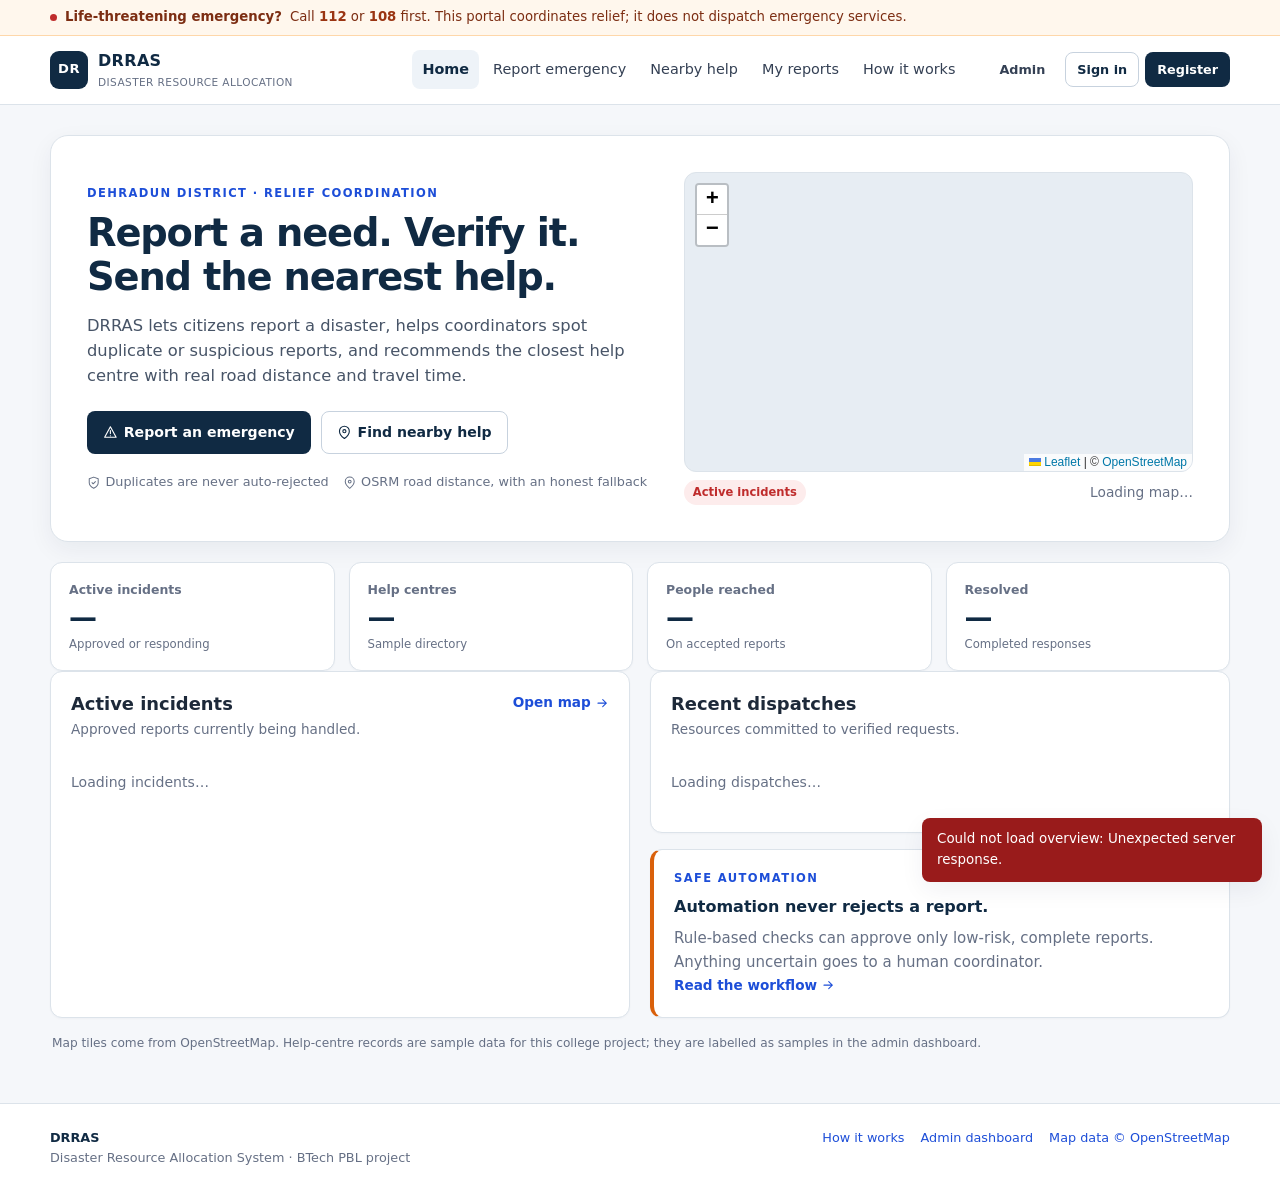
==== commit 79ae6956: "Rebuild DRRAS as a lean BTech web project Co-authored-by: arena-agent <297053741+arena-agent@users.n" ====
--- a/docs/index.html
+++ b/docs/index.html
@@ -1,644 +1,329 @@
 <!doctype html>
 <html lang="en">
 <head>
-<meta charset="utf-8">
-<meta name="viewport" content="width=device-width, initial-scale=1">
-<meta name="theme-color" content="#0b1f33">
-<meta name="description" content="Report a disaster, track your relief request, and find the nearest hospital, relief camp, rescue team or supply centre with road distance and travel time.">
-<title>DRRAS — Disaster Relief Resource Allocation System</title>
-<link rel="stylesheet" href="css/style.css?v=3">
-<link rel="stylesheet" href="vendor/leaflet/leaflet.css">
+  <meta charset="utf-8">
+  <meta name="viewport" content="width=device-width, initial-scale=1">
+  <meta name="theme-color" content="#102a43">
+  <meta name="description" content="DRRAS — report a disaster, track relief requests and find the nearest help centre.">
+  <title>DRRAS — Disaster Resource Allocation System</title>
+  <link rel="stylesheet" href="vendor/leaflet/leaflet.css">
+  <link rel="stylesheet" href="css/style.css">
 </head>
 <body>
-<a class="skip-link" href="#main">Skip to main content</a>
-
-<svg aria-hidden="true" style="position:absolute;width:0;height:0;overflow:hidden">
-  <defs>
-    <symbol id="i-alert" viewBox="0 0 24 24" fill="none" stroke="currentColor" stroke-width="1.8" stroke-linecap="round" stroke-linejoin="round"><path d="M10.3 3.9 1.8 18a2 2 0 0 0 1.7 3h17a2 2 0 0 0 1.7-3L13.7 3.9a2 2 0 0 0-3.4 0Z"/><path d="M12 9v4"/><path d="M12 17h.01"/></symbol>
-    <symbol id="i-pin" viewBox="0 0 24 24" fill="none" stroke="currentColor" stroke-width="1.8" stroke-linecap="round" stroke-linejoin="round"><path d="M20 10c0 6-8 12-8 12s-8-6-8-12a8 8 0 0 1 16 0Z"/><circle cx="12" cy="10" r="3"/></symbol>
-    <symbol id="i-phone" viewBox="0 0 24 24" fill="none" stroke="currentColor" stroke-width="1.8" stroke-linecap="round" stroke-linejoin="round"><path d="M22 16.9v3a2 2 0 0 1-2.2 2 19.8 19.8 0 0 1-8.6-3.1 19.5 19.5 0 0 1-6-6A19.8 19.8 0 0 1 2.1 4.2 2 2 0 0 1 4.1 2h3a2 2 0 0 1 2 1.7c.1 1 .4 2 .7 2.8a2 2 0 0 1-.5 2.1L8 9.9a16 16 0 0 0 6 6l1.3-1.3a2 2 0 0 1 2.1-.5c.9.3 1.9.6 2.8.7a2 2 0 0 1 1.8 2.1Z"/></symbol>
-    <symbol id="i-search" viewBox="0 0 24 24" fill="none" stroke="currentColor" stroke-width="1.9" stroke-linecap="round" stroke-linejoin="round"><circle cx="11" cy="11" r="7"/><path d="m20 20-3.5-3.5"/></symbol>
-    <symbol id="i-crosshair" viewBox="0 0 24 24" fill="none" stroke="currentColor" stroke-width="1.8" stroke-linecap="round" stroke-linejoin="round"><circle cx="12" cy="12" r="3"/><path d="M12 2v4M12 18v4M2 12h4M18 12h4"/><circle cx="12" cy="12" r="8"/></symbol>
-    <symbol id="i-arrow" viewBox="0 0 24 24" fill="none" stroke="currentColor" stroke-width="1.8" stroke-linecap="round" stroke-linejoin="round"><path d="M5 12h14M13 6l6 6-6 6"/></symbol>
-    <symbol id="i-check" viewBox="0 0 24 24" fill="none" stroke="currentColor" stroke-width="2" stroke-linecap="round" stroke-linejoin="round"><path d="m20 6-11 11-5-5"/></symbol>
-    <symbol id="i-check-circle" viewBox="0 0 24 24" fill="none" stroke="currentColor" stroke-width="1.8" stroke-linecap="round" stroke-linejoin="round"><circle cx="12" cy="12" r="9"/><path d="m8.5 12 2.5 2.5 4.5-5"/></symbol>
-    <symbol id="i-upload" viewBox="0 0 24 24" fill="none" stroke="currentColor" stroke-width="1.8" stroke-linecap="round" stroke-linejoin="round"><path d="M21 15v4a2 2 0 0 1-2 2H5a2 2 0 0 1-2-2v-4"/><path d="m7 10 5-5 5 5"/><path d="M12 5v12"/></symbol>
-    <symbol id="i-chevron" viewBox="0 0 24 24" fill="none" stroke="currentColor" stroke-width="1.9" stroke-linecap="round" stroke-linejoin="round"><path d="m9 6 6 6-6 6"/></symbol>
-    <symbol id="i-nav" viewBox="0 0 24 24" fill="none" stroke="currentColor" stroke-width="1.8" stroke-linecap="round" stroke-linejoin="round"><path d="M3 11 22 2l-9 19-2-8-8-2Z"/></symbol>
-    <symbol id="i-clock" viewBox="0 0 24 24" fill="none" stroke="currentColor" stroke-width="1.8" stroke-linecap="round" stroke-linejoin="round"><circle cx="12" cy="12" r="9"/><path d="M12 7v5l3 2"/></symbol>
-    <symbol id="i-shield" viewBox="0 0 24 24" fill="none" stroke="currentColor" stroke-width="1.8" stroke-linecap="round" stroke-linejoin="round"><path d="M12 22s8-4 8-10V5l-8-3-8 3v7c0 6 8 10 8 10Z"/><path d="m9 12 2 2 4-4"/></symbol>
-    <symbol id="i-info" viewBox="0 0 24 24" fill="none" stroke="currentColor" stroke-width="1.8" stroke-linecap="round" stroke-linejoin="round"><circle cx="12" cy="12" r="9"/><path d="M12 16v-5M12 8h.01"/></symbol>
-    <symbol id="i-copy" viewBox="0 0 24 24" fill="none" stroke="currentColor" stroke-width="1.8" stroke-linecap="round" stroke-linejoin="round"><rect x="9" y="9" width="12" height="12" rx="2"/><path d="M5 15H4a2 2 0 0 1-2-2V4a2 2 0 0 1 2-2h9a2 2 0 0 1 2 2v1"/></symbol>
-    <symbol id="i-x" viewBox="0 0 24 24" fill="none" stroke="currentColor" stroke-width="1.9" stroke-linecap="round" stroke-linejoin="round"><path d="M18 6 6 18M6 6l12 12"/></symbol>
-    <symbol id="i-menu" viewBox="0 0 24 24" fill="none" stroke="currentColor" stroke-width="1.9" stroke-linecap="round" stroke-linejoin="round"><path d="M4 7h16M4 12h16M4 17h16"/></symbol>
-    <symbol id="i-layers" viewBox="0 0 24 24" fill="none" stroke="currentColor" stroke-width="1.8" stroke-linecap="round" stroke-linejoin="round"><path d="m12 2 9 5-9 5-9-5 9-5Z"/><path d="m3 12 9 5 9-5"/><path d="m3 17 9 5 9-5"/></symbol>
-    <symbol id="i-users" viewBox="0 0 24 24" fill="none" stroke="currentColor" stroke-width="1.8" stroke-linecap="round" stroke-linejoin="round"><path d="M16 21v-2a4 4 0 0 0-4-4H6a4 4 0 0 0-4 4v2"/><circle cx="9" cy="7" r="4"/><path d="M22 21v-2a4 4 0 0 0-3-3.9"/><path d="M16 3.1a4 4 0 0 1 0 7.8"/></symbol>
-    <symbol id="i-home" viewBox="0 0 24 24" fill="none" stroke="currentColor" stroke-width="1.8" stroke-linecap="round" stroke-linejoin="round"><path d="m3 10 9-7 9 7v10a2 2 0 0 1-2 2H5a2 2 0 0 1-2-2Z"/><path d="M9 22V12h6v10"/></symbol>
-  </defs>
+<a class="skip-link" href="#main">Skip to content</a>
+
+<svg class="svg-sprite" aria-hidden="true">
+  <symbol id="i-alert" viewBox="0 0 24 24"><path d="M12 3 2.7 20h18.6L12 3Z"/><path d="M12 9v5M12 17.5v.1"/></symbol>
+  <symbol id="i-pin" viewBox="0 0 24 24"><path d="M20 10c0 6-8 12-8 12S4 16 4 10a8 8 0 1 1 16 0Z"/><circle cx="12" cy="10" r="2.5"/></symbol>
+  <symbol id="i-search" viewBox="0 0 24 24"><circle cx="11" cy="11" r="7"/><path d="m20 20-4-4"/></symbol>
+  <symbol id="i-phone" viewBox="0 0 24 24"><path d="M5 3h4l2 5-2.5 1.5a15 15 0 0 0 6 6L16 13l5 2v4a2 2 0 0 1-2 2A17 17 0 0 1 3 5a2 2 0 0 1 2-2Z"/></symbol>
+  <symbol id="i-shield" viewBox="0 0 24 24"><path d="M12 22s8-4 8-10V5l-8-3-8 3v7c0 6 8 10 8 10Z"/><path d="m9 12 2 2 4-4"/></symbol>
+  <symbol id="i-arrow" viewBox="0 0 24 24"><path d="M5 12h14M13 6l6 6-6 6"/></symbol>
+  <symbol id="i-clock" viewBox="0 0 24 24"><circle cx="12" cy="12" r="9"/><path d="M12 7v5l3 2"/></symbol>
+  <symbol id="i-menu" viewBox="0 0 24 24"><path d="M4 7h16M4 12h16M4 17h16"/></symbol>
+  <symbol id="i-check" viewBox="0 0 24 24"><path d="m4 12 5 5L20 6"/></symbol>
+  <symbol id="i-x" viewBox="0 0 24 24"><path d="M6 6l12 12M18 6 6 18"/></symbol>
+  <symbol id="i-upload" viewBox="0 0 24 24"><path d="M12 16V4M7 9l5-5 5 5M4 20h16"/></symbol>
 </svg>
 
 <div class="emergency-strip">
-  <div class="emergency-strip__inner">
+  <div class="wrap">
     <span class="dot" aria-hidden="true"></span>
     <strong>Life-threatening emergency?</strong>
-    <span>Call <a href="tel:112">112</a> or <a href="tel:108">108</a> first — this portal coordinates relief, it does not dispatch emergency services.</span>
+    <span>Call <a href="tel:112">112</a> or <a href="tel:108">108</a> first. This portal coordinates relief; it does not dispatch emergency services.</span>
   </div>
 </div>
 
 <header class="site-header">
-  <div class="site-header__inner">
-    <a class="brand" href="#overview" data-nav="overview" aria-label="DRRAS home">
-      <span class="brand__mark" aria-hidden="true">DR</span>
-      <span class="brand__text">DRRAS <small>Disaster Relief Resource Allocation System</small></span>
+  <div class="wrap header-inner">
+    <a class="brand" href="#home" data-nav="home" aria-label="DRRAS home">
+      <span class="brand-mark">DR</span>
+      <span><strong>DRRAS</strong><small>Disaster Resource Allocation</small></span>
     </a>
-    <nav class="site-nav" id="siteNav" aria-label="Main">
-      <a href="#overview" data-nav="overview">Overview</a>
-      <a href="#report" data-nav="report">Report an emergency</a>
+    <nav class="site-nav" id="siteNav" aria-label="Main navigation">
+      <a href="#home" data-nav="home">Home</a>
+      <a href="#report" data-nav="report">Report emergency</a>
       <a href="#nearby" data-nav="nearby">Nearby help</a>
-      <a href="#track" data-nav="track">Track request</a>
+      <a href="#my" data-nav="my">My reports</a>
       <a href="#how" data-nav="how">How it works</a>
     </nav>
     <div class="header-actions">
-      <a class="header-link" href="admin.html">
-        <svg width="15" height="15" aria-hidden="true"><use href="#i-shield"/></svg>
-        <span class="label">Command centre</span>
-      </a>
-    </div>
-    <button class="nav-toggle" id="navToggle" type="button" aria-expanded="false" aria-controls="siteNav" aria-label="Open menu">
-      <svg width="18" height="18" aria-hidden="true"><use href="#i-menu"/></svg>
-    </button>
+      <a class="btn btn-ghost btn-sm admin-link" href="/admin">Admin</a>
+      <div id="authArea" class="auth-area">
+        <button class="btn btn-outline btn-sm" data-open-auth="login" type="button">Sign in</button>
+        <button class="btn btn-primary btn-sm" data-open-auth="register" type="button">Register</button>
+      </div>
+      <button class="nav-toggle" id="navToggle" type="button" aria-label="Open menu" aria-expanded="false">
+        <svg class="icon"><use href="#i-menu"/></svg>
+      </button>
+    </div>
   </div>
 </header>
 
-<main class="page" id="main">
-
-  <!-- ================= OVERVIEW ================= -->
-  <section class="view" id="view-overview" data-view="overview">
+<main id="main" class="wrap page">
+  <section class="view" id="view-home" data-view="home">
     <div class="hero">
-      <div>
+      <div class="hero-copy">
         <p class="eyebrow">Dehradun district · relief coordination</p>
-        <h1>Report a need. Verify it. Route relief to the right place.</h1>
-        <p class="hero__lead">
-          DRRAS receives disaster reports, checks every one for duplicates and suspicious details,
-          and helps coordinators send the nearest available resources — with real road distance and
-          travel time, not guesswork.
-        </p>
-        <div class="hero__actions">
-          <a class="btn btn--primary" href="#report" data-nav="report">
-            <svg class="btn__icon" aria-hidden="true"><use href="#i-alert"/></svg>
-            Report an emergency
-          </a>
-          <a class="btn btn--secondary" href="#nearby" data-nav="nearby">
-            <svg class="btn__icon" aria-hidden="true"><use href="#i-pin"/></svg>
-            Find nearby help
-          </a>
-        </div>
-        <div class="hero__trust">
-          <span><svg width="15" height="15" aria-hidden="true"><use href="#i-shield"/></svg> No automated rejection — uncertain reports go to a person</span>
-          <span><svg width="15" height="15" aria-hidden="true"><use href="#i-pin"/></svg> Road distance from OSRM routing</span>
-        </div>
-      </div>
-      <div class="hero__map-wrap">
-        <div class="hero__map" id="overviewMap" role="region" aria-label="Map of active incidents and help centres"></div>
-        <div class="hero__map-caption">
-          <span class="badge badge--danger badge--lg"><span class="badge__dot"></span> Active incidents</span>
-          <span class="muted tiny" id="overviewMapCount">Loading…</span>
-        </div>
-      </div>
-    </div>
-
-    <div class="stack" style="margin-top:28px">
-      <div class="stat-grid">
-        <article class="stat">
-          <span class="stat__label">Active incidents</span>
-          <span class="stat__value" id="statActive">—</span>
-          <span class="stat__meta">Approved and in response</span>
-        </article>
-        <article class="stat">
-          <span class="stat__label">Help centres online</span>
-          <span class="stat__value" id="statCentres">—</span>
-          <span class="stat__meta" id="statCentresMeta">Across the district</span>
-        </article>
-        <article class="stat">
-          <span class="stat__label">People reached</span>
-          <span class="stat__value" id="statPeople">—</span>
-          <span class="stat__meta">On approved and resolved reports</span>
-        </article>
-        <article class="stat">
-          <span class="stat__label">Requests resolved</span>
-          <span class="stat__value" id="statResolved">—</span>
-          <span class="stat__meta" id="statResolvedMeta">Closed after response</span>
-        </article>
-      </div>
-
-      <div class="grid-2">
-        <section class="card" aria-labelledby="activeIncidentsTitle">
-          <div class="card__head">
-            <div>
-              <h2 class="card__title" id="activeIncidentsTitle">Active incidents</h2>
-              <p class="card__sub">Locations under response or awaiting final closure. Private details are not shown.</p>
-            </div>
-            <a class="btn btn--ghost btn--sm" href="#nearby" data-nav="nearby">Open map
-              <svg class="btn__icon" aria-hidden="true"><use href="#i-arrow"/></svg>
-            </a>
-          </div>
-          <div id="overviewIncidents" class="list-host">
-            <div class="loading-block"><span class="spinner spinner--dark"></span> Loading incidents…</div>
-          </div>
-        </section>
-
-        <div class="stack">
-          <section class="card" aria-labelledby="dispatchTitle">
-            <div class="card__head">
-              <div>
-                <h2 class="card__title" id="dispatchTitle">Recent dispatches</h2>
-                <p class="card__sub">Resources committed to verified requests.</p>
+        <h1>Report a need. Verify it. Send the nearest help.</h1>
+        <p class="lead">DRRAS lets citizens report a disaster, helps coordinators spot duplicate or suspicious reports, and recommends the closest help centre with real road distance and travel time.</p>
+        <div class="hero-actions">
+          <a class="btn btn-primary" href="#report" data-nav="report"><svg class="icon"><use href="#i-alert"/></svg> Report an emergency</a>
+          <a class="btn btn-outline" href="#nearby" data-nav="nearby"><svg class="icon"><use href="#i-pin"/></svg> Find nearby help</a>
+        </div>
+        <div class="trust-row">
+          <span><svg class="icon"><use href="#i-shield"/></svg> Duplicates are never auto-rejected</span>
+          <span><svg class="icon"><use href="#i-pin"/></svg> OSRM road distance, with an honest fallback</span>
+        </div>
+      </div>
+      <div class="hero-panel">
+        <div id="homeMap" class="map map-hero" role="region" aria-label="Map of incidents and help centres"></div>
+        <div class="map-caption"><span class="badge badge-red">Active incidents</span><span class="muted small" id="homeMapNote">Loading map…</span></div>
+      </div>
+    </div>
+
+    <div class="stat-grid" aria-label="Live overview">
+      <article class="stat"><span>Active incidents</span><strong id="statActive">—</strong><small>Approved or responding</small></article>
+      <article class="stat"><span>Help centres</span><strong id="statCentres">—</strong><small>Sample directory</small></article>
+      <article class="stat"><span>People reached</span><strong id="statPeople">—</strong><small>On accepted reports</small></article>
+      <article class="stat"><span>Resolved</span><strong id="statResolved">—</strong><small>Completed responses</small></article>
+    </div>
+
+    <div class="grid-2">
+      <section class="card">
+        <div class="card-head">
+          <div><h2>Active incidents</h2><p>Approved reports currently being handled.</p></div>
+          <a class="link" href="#nearby" data-nav="nearby">Open map <svg class="icon"><use href="#i-arrow"/></svg></a>
+        </div>
+        <div id="incidentsList" class="list"><div class="empty">Loading incidents…</div></div>
+      </section>
+      <div class="stack">
+        <section class="card">
+          <div class="card-head"><div><h2>Recent dispatches</h2><p>Resources committed to verified requests.</p></div></div>
+          <div id="dispatchList" class="list"><div class="empty">Loading dispatches…</div></div>
+        </section>
+        <section class="card accent-card">
+          <p class="eyebrow">Safe automation</p>
+          <h3>Automation never rejects a report.</h3>
+          <p class="muted">Rule-based checks can approve only low-risk, complete reports. Anything uncertain goes to a human coordinator.</p>
+          <a class="link" href="#how" data-nav="how">Read the workflow <svg class="icon"><use href="#i-arrow"/></svg></a>
+        </section>
+      </div>
+    </div>
+    <p class="footnote">Map tiles come from OpenStreetMap. Help-centre records are sample data for this college project; they are labelled as samples in the admin dashboard.</p>
+  </section>
+
+  <section class="view" id="view-report" data-view="report" hidden>
+    <div class="page-head">
+      <div><p class="eyebrow">Citizen reporting</p><h1>Report an emergency</h1><p>Give as much detail as you safely can. You will receive a request ID to track progress.</p></div>
+      <span class="badge badge-neutral">About 3 minutes</span>
+    </div>
+
+    <div class="report-layout">
+      <form id="reportForm" class="stack" novalidate>
+        <section class="card">
+          <div class="card-head"><div><h2>1. What happened?</h2><p>Pick the disaster type and describe the need.</p></div></div>
+          <div class="card-body form-grid">
+            <div class="field">
+              <label for="rType">Disaster type <span class="req">*</span></label>
+              <select class="input" id="rType" required>
+                <option value="FLOOD">Flood</option>
+                <option value="EARTHQUAKE">Earthquake</option>
+                <option value="FIRE">Fire</option>
+                <option value="LANDSLIDE">Landslide</option>
+                <option value="INDUSTRIAL_ACCIDENT">Industrial accident</option>
+                <option value="OTHER">Other</option>
+              </select>
+            </div>
+            <div class="field">
+              <label for="rAffected">People affected <span class="req">*</span></label>
+              <input class="input" id="rAffected" type="number" min="1" max="100000" value="1" required>
+            </div>
+            <div class="field full">
+              <span class="label">How urgent is it? <span class="req">*</span></span>
+              <div class="segmented" role="radiogroup" aria-label="Severity">
+                <label><input type="radio" name="severity" value="LOW"><span>Low</span></label>
+                <label><input type="radio" name="severity" value="MEDIUM"><span>Medium</span></label>
+                <label><input type="radio" name="severity" value="HIGH"><span>High</span></label>
+                <label><input type="radio" name="severity" value="CRITICAL" checked><span>Critical</span></label>
               </div>
             </div>
-            <div id="overviewDispatches" class="list-host">
-              <div class="loading-block"><span class="spinner spinner--dark"></span> Loading…</div>
-            </div>
-          </section>
-
-          <section class="card card__pad">
-            <p class="eyebrow">Verification safeguard</p>
-            <h2 class="mt-8" style="font-size:1.05rem">Every report gets a human when it matters.</h2>
-            <p class="muted small mt-8">
-              Duplicate warnings, missing contacts and inconsistent locations raise a risk score — they never
-              reject a request. High-risk and ambiguous reports stay in a verification queue for a coordinator.
-            </p>
-            <a class="btn btn--ghost btn--sm mt-16" href="#how" data-nav="how">Read the workflow
-              <svg class="btn__icon" aria-hidden="true"><use href="#i-arrow"/></svg>
-            </a>
-          </section>
-        </div>
-      </div>
-    </div>
-  </section>
-
-  <!-- ================= REPORT ================= -->
-  <section class="view" id="view-report" data-view="report" hidden>
-    <div class="panel-heading">
-      <div>
-        <p class="eyebrow">Public reporting</p>
-        <h1>Report an emergency</h1>
-        <p>Give as much detail as you safely can. Your report is checked automatically and then reviewed by the command centre.</p>
-      </div>
-      <span class="badge badge--neutral badge--lg">Takes about 3 minutes</span>
-    </div>
-
-    <div class="grid-2" style="grid-template-columns:minmax(0,1.5fr) minmax(0,1fr);align-items:start">
-      <form id="reportForm" class="stack" novalidate>
-        <section class="card">
-          <div class="card__head">
-            <div>
-              <h2 class="card__title">1. What happened?</h2>
-              <p class="card__sub">Describe the incident as clearly as you can.</p>
-            </div>
-          </div>
-          <div class="card__body stack">
+            <div class="field full">
+              <label for="rDescription">What is happening? <span class="req">*</span></label>
+              <textarea class="input" id="rDescription" rows="5" maxlength="2000" required placeholder="Example: Flood water entered the lanes near the canal. About 30 families are at the community hall and need drinking water, food and medicines."></textarea>
+              <div class="between"><span class="hint">Specific details help verification.</span><span class="hint" id="descCount">0 / 2000</span></div>
+            </div>
+          </div>
+        </section>
+
+        <section class="card">
+          <div class="card-head"><div><h2>2. Where is it?</h2><p>Search for a place, use GPS, or click the map.</p></div></div>
+          <div class="card-body stack">
+            <div class="inline-form">
+              <div class="search-wrap">
+                <svg class="icon"><use href="#i-search"/></svg>
+                <input class="input" id="rPlaceSearch" type="search" placeholder="Village, landmark or street" autocomplete="off">
+                <div class="suggestions" id="placeSuggestions" hidden></div>
+              </div>
+              <button class="btn btn-outline" type="button" id="rGeolocate"><svg class="icon"><use href="#i-pin"/></svg> Use my location</button>
+            </div>
+            <div id="reportMap" class="map map-report" role="region" aria-label="Choose the disaster location on a map"></div>
             <div class="form-grid">
-              <div class="field">
-                <label for="rType">Disaster type <span aria-hidden="true" class="text-danger">*</span></label>
-                <select class="select" id="rType" required>
-                  <option value="FLOOD">Flood</option>
-                  <option value="EARTHQUAKE">Earthquake</option>
-                  <option value="FIRE">Fire</option>
-                  <option value="LANDSLIDE">Landslide</option>
-                  <option value="INDUSTRIAL_ACCIDENT">Industrial accident</option>
-                  <option value="OTHER">Other</option>
-                </select>
-              </div>
-              <div class="field">
-                <label for="rAffected">People affected <span aria-hidden="true" class="text-danger">*</span></label>
-                <input class="input" id="rAffected" type="number" min="0" step="1" value="1" inputmode="numeric" required>
-                <span class="field__hint">Best estimate. Use 1 if unknown.</span>
-              </div>
-              <div class="field form-grid--full">
-                <span class="label" id="severityLabel">How urgent is it? <span aria-hidden="true" class="text-danger">*</span></span>
-                <div class="segmented" role="radiogroup" aria-labelledby="severityLabel">
-                  <label><input type="radio" name="rSeverity" value="LOW"><span>Low</span></label>
-                  <label><input type="radio" name="rSeverity" value="MEDIUM"><span>Medium</span></label>
-                  <label><input type="radio" name="rSeverity" value="HIGH"><span>High</span></label>
-                  <label><input type="radio" name="rSeverity" value="CRITICAL" checked><span>Critical</span></label>
-                </div>
-              </div>
-              <div class="field form-grid--full">
-                <label for="rDescription">What is happening? <span aria-hidden="true" class="text-danger">*</span></label>
-                <textarea class="textarea" id="rDescription" maxlength="2000" rows="5" required
-                  placeholder="For example: Flood water entered the lanes near the canal. About 30 families are at the community hall. We need drinking water, food packets and a medical team for children with fever."></textarea>
-                <div class="between">
-                  <span class="field__hint">Specific details help verification and allocation.</span>
-                  <span class="counter" id="rDescriptionCount">0 / 2000</span>
-                </div>
-              </div>
-            </div>
-          </div>
-        </section>
-
-        <section class="card">
-          <div class="card__head">
-            <div>
-              <h2 class="card__title">2. Where is it?</h2>
-              <p class="card__sub">Search, use your GPS location, or click the map to drop a pin.</p>
-            </div>
-          </div>
-          <div class="card__body stack">
-            <div class="field">
-              <label for="rPlaceSearch">Search for a place</label>
-              <div class="location-input-row">
-                <div class="search-field" style="position:relative">
-                  <svg width="17" height="17" aria-hidden="true"><use href="#i-search"/></svg>
-                  <input class="input" id="rPlaceSearch" type="search" placeholder="Village, landmark or street…" autocomplete="off" aria-describedby="placeHelp">
-                  <div class="suggestions" id="rPlaceSuggestions" hidden></div>
-                </div>
-                <button class="btn btn--secondary" type="button" id="rGeolocate">
-                  <svg class="btn__icon" aria-hidden="true"><use href="#i-crosshair"/></svg>
-                  Use my location
-                </button>
-              </div>
-              <span class="field__hint" id="placeHelp">Location search uses OpenStreetMap Nominatim. Your GPS is only read when you press the button.</span>
-            </div>
-            <div class="map" id="reportMap" style="height:320px;border-radius:10px;border:1px solid var(--line)" role="region" aria-label="Map for choosing the disaster location"></div>
-            <div class="form-grid">
-              <div class="field form-grid--full">
-                <label for="rLocation">Location name <span aria-hidden="true" class="text-danger">*</span></label>
-                <input class="input" id="rLocation" type="text" maxlength="200" required placeholder="e.g. Raipur canal area, Dehradun">
-              </div>
-              <div class="field">
-                <label for="rLat">Latitude</label>
-                <input class="input" id="rLat" type="text" inputmode="decimal" readonly value="">
-              </div>
-              <div class="field">
-                <label for="rLon">Longitude</label>
-                <input class="input" id="rLon" type="text" inputmode="decimal" readonly value="">
-              </div>
-            </div>
-            <p class="field__hint" id="rLocationStatus">No pin placed yet — search for a place or click the map.</p>
-          </div>
-        </section>
-
-        <section class="card">
-          <div class="card__head">
-            <div>
-              <h2 class="card__title">3. What do you need?</h2>
-              <p class="card__sub">Tick the resources required and give a quantity where you can.</p>
-            </div>
-          </div>
-          <div class="card__body stack">
-            <div class="resource-list" id="rResourceList">
-              <div class="resource-row">
-                <label class="resource-row__label"><input type="checkbox" data-resource="RescueTeam"> Rescue team</label>
-                <input class="input" type="number" min="0" step="1" data-qty="RescueTeam" placeholder="Qty" aria-label="Rescue teams needed">
-              </div>
-              <div class="resource-row">
-                <label class="resource-row__label"><input type="checkbox" data-resource="MedicalTeam"> Medical team</label>
-                <input class="input" type="number" min="0" step="1" data-qty="MedicalTeam" placeholder="Qty" aria-label="Medical teams needed">
-              </div>
-              <div class="resource-row">
-                <label class="resource-row__label"><input type="checkbox" data-resource="Ambulance"> Ambulance</label>
-                <input class="input" type="number" min="0" step="1" data-qty="Ambulance" placeholder="Qty" aria-label="Ambulances needed">
-              </div>
-              <div class="resource-row">
-                <label class="resource-row__label"><input type="checkbox" data-resource="Equipment"> Equipment</label>
-                <input class="input" type="number" min="0" step="1" data-qty="Equipment" placeholder="Qty" aria-label="Equipment needed">
-              </div>
-              <div class="resource-row">
-                <label class="resource-row__label"><input type="checkbox" data-resource="Supply"> Food &amp; supply kits</label>
-                <input class="input" type="number" min="0" step="1" data-qty="Supply" placeholder="Qty" aria-label="Supply kits needed">
-              </div>
-            </div>
-            <p class="field__hint" id="reserveHint">Leave quantities blank if you only know the category.</p>
-          </div>
-        </section>
-
-        <section class="card">
-          <div class="card__head">
-            <div>
-              <h2 class="card__title">4. How can we reach you?</h2>
-              <p class="card__sub">A coordinator may call to verify. Contact details are visible to authorised staff only.</p>
-            </div>
-          </div>
-          <div class="card__body">
-            <div class="form-grid">
-              <div class="field">
-                <label for="rContactName">Your name</label>
-                <input class="input" id="rContactName" type="text" maxlength="120" autocomplete="name" placeholder="Optional">
-              </div>
-              <div class="field">
-                <label for="rContactPhone">Phone number</label>
-                <input class="input" id="rContactPhone" type="tel" maxlength="40" autocomplete="tel" placeholder="+91 …">
-                <span class="field__hint">Strongly improves verification.</span>
-              </div>
-              <div class="field form-grid--full">
-                <label for="rContactEmail">Email</label>
-                <input class="input" id="rContactEmail" type="email" maxlength="160" autocomplete="email" placeholder="Optional">
-              </div>
-            </div>
-          </div>
-        </section>
-
-        <section class="card">
-          <div class="card__head">
-            <div>
-              <h2 class="card__title">5. Supporting evidence</h2>
-              <p class="card__sub">A photograph or document helps verify the report. Optional.</p>
-            </div>
-          </div>
-          <div class="card__body">
-            <label class="file-drop" id="rFileDrop">
-              <input id="rFiles" type="file" accept="image/jpeg,image/png,application/pdf" multiple>
-              <svg width="22" height="22" aria-hidden="true"><use href="#i-upload"/></svg>
-              <div><strong>Choose files</strong> or drop them here</div>
-              <div class="tiny">JPEG, PNG or PDF · up to 5 MB each · maximum 3 files</div>
-            </label>
-            <div class="evidence-list" id="rEvidenceList"></div>
-            <p class="field__hint mt-8">Files are scanned for type and reused evidence is flagged to the reviewer. They are not public.</p>
-          </div>
-        </section>
-
-        <div class="notice notice--info">
-          <svg width="17" height="17" aria-hidden="true"><use href="#i-shield"/></svg>
-          <span><strong>You will get a request ID.</strong> Keep it to track the status. If this is life-threatening, call 112 now — do not wait for a web response.</span>
-        </div>
-
-        <div id="reportError" class="notice notice--danger" role="alert" hidden></div>
-
-        <div class="form-actions" style="border-top:none;padding-top:0;margin-top:-4px">
-          <p class="field__hint">Submitting does not replace an emergency call. <span id="submitHint"></span></p>
-          <button class="btn btn--primary" type="submit" id="reportSubmit">
-            Submit report
-            <svg class="btn__icon" aria-hidden="true"><use href="#i-arrow"/></svg>
-          </button>
+              <div class="field full"><label for="rLocation">Location name <span class="req">*</span></label><input class="input" id="rLocation" maxlength="200" placeholder="e.g. Raipur canal area, Dehradun" required></div>
+              <div class="field"><label for="rLat">Latitude</label><input class="input" id="rLat" readonly placeholder="Click map"></div>
+              <div class="field"><label for="rLon">Longitude</label><input class="input" id="rLon" readonly placeholder="Click map"></div>
+            </div>
+            <p class="hint" id="rLocationStatus">No pin placed yet. Search, use GPS or click the map.</p>
+          </div>
+        </section>
+
+        <section class="card">
+          <div class="card-head"><div><h2>3. What do you need?</h2><p>Tick each resource and enter a quantity.</p></div></div>
+          <div class="card-body">
+            <div id="resourceRows" class="resource-grid"></div>
+            <p class="hint">Quantities are estimates. A coordinator confirms the final allocation.</p>
+          </div>
+        </section>
+
+        <section class="card">
+          <div class="card-head"><div><h2>4. How can we reach you?</h2><p>Contact details are visible only to authorised staff.</p></div></div>
+          <div class="card-body form-grid">
+            <div class="field"><label for="rContactName">Your name</label><input class="input" id="rContactName" maxlength="120" autocomplete="name" placeholder="Optional"></div>
+            <div class="field"><label for="rContactPhone">Phone number</label><input class="input" id="rContactPhone" type="tel" maxlength="30" autocomplete="tel" placeholder="+91 …"></div>
+            <div class="field full"><label for="rContactEmail">Email</label><input class="input" id="rContactEmail" type="email" maxlength="160" autocomplete="email" placeholder="Optional"></div>
+          </div>
+        </section>
+
+        <section class="card">
+          <div class="card-head"><div><h2>5. Supporting photo</h2><p>Optional. JPEG, PNG or PDF up to 5 MB, maximum three files.</p></div></div>
+          <div class="card-body">
+            <label class="upload-box" for="rFiles"><svg class="icon"><use href="#i-upload"/></svg><span><strong>Choose files</strong> or drop them here</span></label>
+            <input id="rFiles" type="file" accept="image/jpeg,image/png,application/pdf" multiple hidden>
+            <div id="evidenceList" class="chips"></div>
+          </div>
+        </section>
+
+        <div class="notice notice-info"><svg class="icon"><use href="#i-shield"/></svg><span><strong>You will get a request ID.</strong> Keep it to track the report. If life is in danger, call 112 now.</span></div>
+        <div class="notice notice-error" id="reportError" role="alert" hidden></div>
+        <div class="form-actions">
+          <span class="hint">Submitting does not replace an emergency call.</span>
+          <button class="btn btn-primary" type="submit" id="reportSubmit">Submit report <svg class="icon"><use href="#i-arrow"/></svg></button>
         </div>
       </form>
 
       <aside class="stack">
         <div id="reportResult" hidden></div>
-
-        <section class="card card__pad">
-          <p class="eyebrow">Automated checks</p>
-          <h2 class="mt-8" style="font-size:1.02rem">Transparent verification</h2>
-          <ul class="list list--divide mt-16" style="font-size:0.82rem">
-            <li style="padding:10px 0"><strong>Duplicate detection</strong><div class="muted small">Compares location, category, wording, timing, contact and resource type with recent reports. You are warned, never rejected.</div></li>
-            <li style="padding:10px 0"><strong>Risk scoring</strong><div class="muted small">Checks missing or invalid contact details, repeated submissions, inconsistent locations and reused files.</div></li>
-            <li style="padding:10px 0"><strong>Human review</strong><div class="muted small">Medium and high-risk reports wait for a coordinator. High-risk requests are never silently discarded.</div></li>
-            <li style="padding:10px 0"><strong>Audit trail</strong><div class="muted small">Every approval, rejection, merge and dispatch is recorded with the reviewer and reason.</div></li>
-          </ul>
-        </section>
-
-        <section class="card card__pad">
+        <section class="card">
           <p class="eyebrow">What happens next</p>
-          <ol class="timeline mt-16" style="font-size:0.82rem">
-            <li><div class="timeline__text"><strong>Submitted</strong> — you receive an ID immediately.</div></li>
-            <li><div class="timeline__text"><strong>Verification</strong> — duplicates and risk signals are checked.</div></li>
-            <li><div class="timeline__text"><strong>Approval</strong> — a coordinator (or a rule you can audit) approves.</div></li>
-            <li><div class="timeline__text"><strong>Resources assigned</strong> — nearest suitable centre is selected.</div></li>
-            <li><div class="timeline__text"><strong>In progress → resolved</strong> — delivery is tracked.</div></li>
+          <ol class="steps">
+            <li><span>1</span><div><strong>Automatic checks</strong><p>Required fields, duplicate reports and risk flags.</p></div></li>
+            <li><span>2</span><div><strong>Coordinator review</strong><p>Uncertain reports go to a person, never an automatic reject.</p></div></li>
+            <li><span>3</span><div><strong>Nearest centre</strong><p>Stock, distance and urgency are compared before allocation.</p></div></li>
+            <li><span>4</span><div><strong>Track progress</strong><p>Use your request ID to see status and dispatch updates.</p></div></li>
           </ol>
         </section>
+        <section class="card">
+          <p class="eyebrow">Honest limitation</p>
+          <p class="muted small">Road distance comes from OSRM. If the routing service cannot be reached, the interface shows an estimate and says so.</p>
+        </section>
       </aside>
     </div>
   </section>
 
-  <!-- ================= NEARBY ================= -->
   <section class="view" id="view-nearby" data-view="nearby" hidden>
-    <div class="panel-heading">
-      <div>
-        <p class="eyebrow">Location discovery</p>
-        <h1>Nearby help centres</h1>
-        <p>Select a disaster location to see the nearest hospitals, relief camps, food points, rescue teams and warehouses — with road distance and travel time.</p>
-      </div>
-      <span class="badge badge--neutral badge--lg" id="routingBadge">Checking routing…</span>
-    </div>
-
-    <section class="card" style="overflow:visible">
-      <div class="card__body stack" style="gap:14px">
-        <div class="form-grid" style="grid-template-columns:minmax(0,1.4fr) minmax(0,1fr) auto;align-items:end">
-          <div class="field">
-            <label for="nSearch">Location</label>
-            <div class="location-input-row">
-              <div class="search-field" style="position:relative">
-                <svg width="17" height="17" aria-hidden="true"><use href="#i-search"/></svg>
-                <input class="input" id="nSearch" type="search" placeholder="Search a place, or pick an active incident" autocomplete="off">
-                <div class="suggestions" id="nSuggestions" hidden></div>
-              </div>
-              <button class="btn btn--secondary" type="button" id="nGeolocate" title="Use my location">
-                <svg class="btn__icon" aria-hidden="true"><use href="#i-crosshair"/></svg>
-                My location
-              </button>
-            </div>
-          </div>
-          <div class="field">
-            <label for="nIncident">Or select an active incident</label>
-            <select class="select" id="nIncident"><option value="">Loading incidents…</option></select>
-          </div>
-          <div class="field">
-            <label for="nRadius">Radius</label>
-            <select class="select" id="nRadius">
-              <option value="5">Within 5 km</option>
-              <option value="10">Within 10 km</option>
-              <option value="25" selected>Within 25 km</option>
-              <option value="50">Within 50 km</option>
-              <option value="100">Within 100 km</option>
-            </select>
-          </div>
-        </div>
-        <div class="chip-row" id="nCategories" role="group" aria-label="Filter by help-centre category">
-          <button class="chip is-active" type="button" data-category="all" aria-pressed="true">All centres</button>
-          <button class="chip" type="button" data-category="hospital" aria-pressed="false">Hospitals</button>
-          <button class="chip" type="button" data-category="relief_camp" aria-pressed="false">Relief camps</button>
-          <button class="chip" type="button" data-category="food_water" aria-pressed="false">Food &amp; water</button>
-          <button class="chip" type="button" data-category="rescue_team" aria-pressed="false">Rescue teams</button>
-          <button class="chip" type="button" data-category="warehouse" aria-pressed="false">Warehouses</button>
-          <button class="chip" type="button" data-category="shelter" aria-pressed="false">Shelters</button>
-          <button class="chip" type="button" data-category="medical_camp" aria-pressed="false">Medical camps</button>
-        </div>
-        <div class="between" style="flex-wrap:wrap;gap:10px">
-          <label class="checkbox" style="font-size:0.8rem"><input type="checkbox" id="nOpenOnly" checked> Show only centres that are open</label>
-          <div class="flex flex-wrap" style="gap:8px;align-items:center">
-            <label class="small muted" for="nResource">Stocked with</label>
-            <select class="select" id="nResource" style="width:auto;padding:6px 30px 6px 10px;font-size:0.8rem;min-height:0">
-              <option value="">Any resource</option>
-              <option value="Ambulance">Ambulance</option>
-              <option value="RescueTeam">Rescue team</option>
-              <option value="MedicalTeam">Medical team</option>
-              <option value="Equipment">Equipment</option>
-              <option value="Supply">Supplies</option>
-            </select>
-            <span class="small muted" id="nOriginLabel">Origin: Dehradun city centre</span>
-          </div>
-        </div>
-      </div>
+    <div class="page-head">
+      <div><p class="eyebrow">Location-based help</p><h1>Nearby help centres</h1><p id="nearbyOrigin">Showing sample centres around Dehradun.</p></div>
+      <span class="badge badge-neutral" id="nearbyCount">— centres</span>
+    </div>
+    <div class="nearby-layout">
+      <div class="stack">
+        <div id="nearbyMap" class="map map-nearby" role="region" aria-label="Map of nearby help centres"></div>
+        <p class="hint" id="routingNote"><svg class="icon"><use href="#i-pin"/></svg> Distance source is shown on every card.</p>
+      </div>
+      <aside class="stack">
+        <form class="card filters" id="nearbyFilters">
+          <div class="field"><label for="nCategory">Centre type</label><select class="input" id="nCategory"><option value="">All types</option><option value="hospital">Hospital</option><option value="relief_camp">Relief camp</option><option value="food_water">Food &amp; water</option><option value="rescue_team">Rescue base</option><option value="warehouse">Warehouse</option><option value="shelter">Shelter</option><option value="medical_camp">Medical camp</option><option value="other">Other</option></select></div>
+          <div class="field"><label for="nResource">Has resource</label><select class="input" id="nResource"><option value="">Any resource</option><option>Food</option><option>Water</option><option>Medicine</option><option>RescueTeam</option><option>MedicalTeam</option><option>Shelter</option><option>Other</option></select></div>
+          <div class="field"><label for="nAvailability">Availability</label><select class="input" id="nAvailability"><option value="">Any status</option><option value="available">Available</option><option value="limited">Limited</option><option value="full">At capacity</option><option value="closed">Closed</option></select></div>
+          <div class="field"><label for="nRadius">Radius (km)</label><input class="input" id="nRadius" type="number" min="1" max="200" value="50"></div>
+        </form>
+        <div id="nearbyList" class="stack"><div class="empty">Loading centres…</div></div>
+      </aside>
+    </div>
+  </section>
+
+  <section class="view" id="view-my" data-view="my" hidden>
+    <div class="page-head"><div><p class="eyebrow">Tracking</p><h1>My reports</h1><p>Sign in to see reports submitted with your account, or track any request by ID.</p></div></div>
+    <div class="grid-2">
+      <section class="card">
+        <div class="card-head"><div><h2>Track a request</h2><p>Enter the ID from your submission receipt.</p></div></div>
+        <form id="trackForm" class="card-body inline-form">
+          <input class="input mono" id="trackId" placeholder="REQ-1A2B3C4D" autocomplete="off" required>
+          <button class="btn btn-primary" type="submit">Track</button>
+        </form>
+        <div id="trackResult" class="card-body"></div>
+      </section>
+      <section class="card">
+        <div class="card-head"><div><h2>Account</h2><p id="accountStatus">Not signed in.</p></div></div>
+        <div class="card-body" id="authPrompt">
+          <p class="muted">Create an account to keep all your reports in one place. Anonymous reports can still be tracked by ID.</p>
+          <div class="hero-actions"><button class="btn btn-primary btn-sm" data-open-auth="register">Create account</button><button class="btn btn-outline btn-sm" data-open-auth="login">Sign in</button></div>
+        </div>
+      </section>
+    </div>
+    <section class="card" id="myReportsCard" hidden>
+      <div class="card-head"><div><h2>Your request history</h2><p>Reports linked to your signed-in account.</p></div></div>
+      <div id="myList" class="list"></div>
     </section>
-
-    <div class="grid-2" style="grid-template-columns:minmax(0,1.15fr) minmax(0,1fr);margin-top:18px;align-items:start">
-      <div class="stack">
-        <section class="card map-card">
-          <div class="map" id="nearbyMap" style="height:480px" role="region" aria-label="Map of nearby help centres"></div>
-          <div class="map-note">
-            <svg width="15" height="15" aria-hidden="true"><use href="#i-nav"/></svg>
-            <span id="nearbyMapNote">Distances are calculated from the selected origin. Pick a marker to see details and a route.</span>
-          </div>
-        </section>
-        <div id="nearbyDetail"></div>
-      </div>
-
-      <section class="card" aria-labelledby="nearbyTitle">
-        <div class="card__head">
-          <div>
-            <h2 class="card__title" id="nearbyTitle">Nearest help</h2>
-            <p class="card__sub" id="nearbyCount">Finding centres…</p>
-          </div>
-          <span class="badge badge--neutral" id="nearbySourceBadge">—</span>
-        </div>
-        <div id="nearbyList" class="list-host">
-          <div class="loading-block"><span class="spinner spinner--dark"></span> Loading centres…</div>
-        </div>
-      </section>
-    </div>
-  </section>
-
-  <!-- ================= TRACK ================= -->
-  <section class="view" id="view-track" data-view="track" hidden>
-    <div class="panel-heading">
-      <div>
-        <p class="eyebrow">Request status</p>
-        <h1>Track your request</h1>
-        <p>Enter the request ID you received. Keep it private — it is the key to this report.</p>
-      </div>
-    </div>
-
-    <div class="grid-2" style="grid-template-columns:minmax(0,1fr) minmax(0,1.4fr);align-items:start">
-      <div class="stack">
-        <section class="card card__pad">
-          <form id="trackForm" class="stack" style="gap:12px">
-            <div class="field">
-              <label for="trackId">Request ID</label>
-              <input class="input mono" id="trackId" type="text" placeholder="REQ-1A2B3C4D5E" autocomplete="off" required>
-            </div>
-            <button class="btn btn--primary" type="submit">
-              Check status
-              <svg class="btn__icon" aria-hidden="true"><use href="#i-arrow"/></svg>
-            </button>
-            <p class="field__hint">The ID looks like <span class="mono">REQ-</span> followed by 10 characters.</p>
-          </form>
-          <div id="recentIds" class="mt-16" hidden>
-            <p class="tiny muted" style="margin-bottom:6px">Reported from this device</p>
-            <div class="chip-row" id="recentIdsList"></div>
-          </div>
-        </section>
-        <div class="notice">
-          <svg width="16" height="16" aria-hidden="true"><use href="#i-info"/></svg>
-          <span>If you have lost your request ID, contact the control room with your name and the location you reported.</span>
-        </div>
-      </div>
-      <div id="trackResult">
-        <section class="card card__pad">
-          <div class="empty">
-            <svg width="34" height="34" aria-hidden="true"><use href="#i-search"/></svg>
-            <h3>No request loaded</h3>
-            <p>Enter your request ID to see the status timeline, coordinator messages and any resources assigned.</p>
-          </div>
-        </section>
-      </div>
-    </div>
-  </section>
-
-  <!-- ================= HOW ================= -->
+  </section>
+
   <section class="view" id="view-how" data-view="how" hidden>
-    <div class="panel-heading">
-      <div>
-        <p class="eyebrow">Workflow</p>
-        <h1>How DRRAS handles a report</h1>
-        <p>A verification pipeline designed to catch errors without ever discarding a genuine emergency.</p>
-      </div>
-    </div>
-
-    <div class="stack">
-      <div class="grid-3">
-        <section class="card card__pad">
-          <span class="badge badge--neutral">Step 1</span>
-          <h2 class="mt-16" style="font-size:1.02rem">Validate &amp; accept</h2>
-          <p class="muted small mt-8">Server-side validation checks required fields, coordinate ranges, resource categories and file types. A request ID is issued immediately.</p>
-        </section>
-        <section class="card card__pad">
-          <span class="badge badge--neutral">Step 2</span>
-          <h2 class="mt-16" style="font-size:1.02rem">Detect duplicates</h2>
-          <p class="muted small mt-8">The report is compared with recent reports on location proximity, disaster category, description similarity, timing, contact details and resource overlap. Matching IDs and locations are shown to a coordinator.</p>
-        </section>
-        <section class="card card__pad">
-          <span class="badge badge--neutral">Step 3</span>
-          <h2 class="mt-16" style="font-size:1.02rem">Score risk</h2>
-          <p class="muted small mt-8">Each signal adds transparent points: missing description, invalid phone, repeated submissions, location mismatch, reused evidence. Low/medium/high thresholds are configurable.</p>
-        </section>
-      </div>
-
-      <div class="grid-2">
-        <section class="card">
-          <div class="card__head">
-            <div>
-              <h2 class="card__title">Request statuses</h2>
-              <p class="card__sub">Exactly where a report can be at any time.</p>
-            </div>
-          </div>
-          <div class="card__body">
-            <ul class="list list--divide" style="font-size:0.84rem">
-              <li style="padding:9px 0"><span class="badge status" data-status="submitted">Submitted</span> Received and queued.</li>
-              <li style="padding:9px 0"><span class="badge status" data-status="under_verification">Under verification</span> A person is checking the details.</li>
-              <li style="padding:9px 0"><span class="badge status" data-status="possible_duplicate">Possible duplicate</span> Another report may describe the same incident.</li>
-              <li style="padding:9px 0"><span class="badge status" data-status="awaiting_approval">Awaiting approval</span> In the coordinator's approval queue.</li>
-              <li style="padding:9px 0"><span class="badge status" data-status="approved">Approved</span> Eligible for resource allocation.</li>
-              <li style="padding:9px 0"><span class="badge status" data-status="rejected">Rejected</span> Closed by a person, with a recorded reason.</li>
-              <li style="padding:9px 0"><span class="badge status" data-status="resources_assigned">Resources assigned</span> Stock committed from a centre.</li>
-              <li style="padding:9px 0"><span class="badge status" data-status="in_progress">In progress</span> Dispatch under way.</li>
-              <li style="padding:9px 0"><span class="badge status" data-status="resolved">Resolved</span> Response complete.</li>
-            </ul>
-          </div>
-        </section>
-
-        <div class="stack">
-          <section class="card card__pad">
-            <p class="eyebrow">Protections</p>
-            <h2 class="mt-8" style="font-size:1.02rem">What the system will not do</h2>
-            <ul class="list mt-16" style="font-size:0.84rem;display:flex;flex-direction:column;gap:9px">
-              <li class="flex" style="align-items:flex-start;gap:8px"><svg width="16" height="16" style="flex-shrink:0;margin-top:3px;color:var(--ok)" aria-hidden="true"><use href="#i-check"/></svg> Reject a report automatically because a risk score is high.</li>
-              <li class="flex" style="align-items:flex-start;gap:8px"><svg width="16" height="16" style="flex-shrink:0;margin-top:3px;color:var(--ok)" aria-hidden="true"><use href="#i-check"/></svg> Discard a high-risk or uncertain case silently.</li>
-              <li class="flex" style="align-items:flex-start;gap:8px"><svg width="16" height="16" style="flex-shrink:0;margin-top:3px;color:var(--ok)" aria-hidden="true"><use href="#i-check"/></svg> Approve anything automatically unless an administrator has enabled explicit rules.</li>
-              <li class="flex" style="align-items:flex-start;gap:8px"><svg width="16" height="16" style="flex-shrink:0;margin-top:3px;color:var(--ok)" aria-hidden="true"><use href="#i-check"/></svg> Show contact details or evidence publicly.</li>
-            </ul>
-          </section>
-          <section class="card card__pad">
-            <p class="eyebrow">Map data</p>
-            <h2 class="mt-8" style="font-size:1.02rem">Distances are honest</h2>
-            <p class="muted small mt-8">Road distance and travel time come from the OSRM routing engine through the server. Where routing is unavailable, the interface labels the figure as an estimate and does not draw a route line.</p>
-            <p class="muted small mt-8">Help-centre records in this deployment are realistic sample data. Verify them before operational use.</p>
-          </section>
-        </div>
-      </div>
-    </div>
-  </section>
-
+    <div class="page-head"><div><p class="eyebrow">Simple, explainable workflow</p><h1>How DRRAS works</h1><p>Automation helps with sorting and suggestions. People make the final decisions.</p></div></div>
+    <div class="flow-grid">
+      <article class="card"><span class="flow-num">1</span><h2>Submit</h2><p>A citizen selects the disaster type, places a pin, describes the need and requests resources.</p></article>
+      <article class="card"><span class="flow-num">2</span><h2>Check</h2><p>The server validates fields, compares the report with recent reports and calculates a transparent risk score.</p></article>
+      <article class="card"><span class="flow-num">3</span><h2>Review</h2><p>A coordinator sees duplicate matches and risk reasons. They approve, reject or ask for information.</p></article>
+      <article class="card"><span class="flow-num">4</span><h2>Allocate</h2><p>Nearby centres are ranked by stock, road distance, travel time and availability. Stock is deducted when confirmed.</p></article>
+    </div>
+    <div class="grid-2">
+      <section class="card"><h2>Duplicate detection</h2><p class="muted">The system compares disaster category, location within 50 km, description similarity and submission time inside a configurable window. The admin sees the matching ID and the exact points contributed by each factor.</p><div class="notice notice-warning"><strong>Never automatic:</strong> a duplicate warning only asks a human to compare the reports.</div></section>
+      <section class="card"><h2>Automatic approval</h2><p class="muted">Administrators can turn on safe auto-approval. It requires low risk, complete contact details, a minimum description length, an allowed severity and no duplicate warning. Any failed condition sends the report to manual review.</p><div class="notice notice-info"><strong>Default:</strong> auto-approval is off until an administrator enables it.</div></section>
+    </div>
+    <section class="card"><h2>Data honesty</h2><p class="muted">All help centres in this repository are labelled sample data for a college project. Map tiles come from OpenStreetMap. Road distances and ETAs come from OSRM; when it is unavailable, the interface shows a clearly labelled estimate and does not draw a route line. Email and SMS notifications are not implemented.</p></section>
+  </section>
 </main>
 
 <footer class="site-footer">
-  <div class="site-footer__inner">
-    <div>
-      <strong>DRRAS</strong> — Disaster Relief Resource Allocation System.
-      <div class="tiny" style="margin-top:4px">Sample help-centre data for demonstration · Maps © OpenStreetMap contributors · Routing by OSRM</div>
-    </div>
-    <div class="flex" style="gap:16px;align-items:center">
-      <a href="#how" data-nav="how">How verification works</a>
-      <a href="admin.html">Command centre</a>
-    </div>
+  <div class="wrap footer-inner">
+    <div><strong>DRRAS</strong><p>Disaster Resource Allocation System · BTech PBL project</p></div>
+    <div class="footer-links"><a href="#how" data-nav="how">How it works</a><a href="/admin">Admin dashboard</a><a href="https://www.openstreetmap.org/copyright" target="_blank" rel="noopener">Map data © OpenStreetMap</a></div>
   </div>
 </footer>
 
-<noscript>
-  <div style="padding:16px;background:#fffaeb;border-top:1px solid #fedf89">JavaScript is required for the map and the reporting form. For emergencies call 112.</div>
-</noscript>
-
+<dialog class="dialog" id="authDialog" aria-labelledby="authTitle">
+  <button class="dialog-close" type="button" data-close-dialog aria-label="Close"><svg class="icon"><use href="#i-x"/></svg></button>
+  <h2 id="authTitle">Welcome to DRRAS</h2>
+  <div class="tabs" role="tablist">
+    <button class="tab active" type="button" data-auth-tab="login">Sign in</button>
+    <button class="tab" type="button" data-auth-tab="register">Register</button>
+  </div>
+  <form id="loginForm" class="stack">
+    <div class="field"><label for="loginEmail">Email</label><input class="input" id="loginEmail" type="email" autocomplete="email" required></div>
+    <div class="field"><label for="loginPassword">Password</label><input class="input" id="loginPassword" type="password" autocomplete="current-password" required></div>
+    <p class="form-error" id="loginError" hidden></p>
+    <button class="btn btn-primary" type="submit">Sign in</button>
+  </form>
+  <form id="registerForm" class="stack" hidden>
+    <div class="field"><label for="regName">Full name</label><input class="input" id="regName" autocomplete="name" required></div>
+    <div class="field"><label for="regEmail">Email</label><input class="input" id="regEmail" type="email" autocomplete="email" required></div>
+    <div class="field"><label for="regPassword">Password</label><input class="input" id="regPassword" type="password" minlength="8" autocomplete="new-password" required><span class="hint">At least 8 characters.</span></div>
+    <p class="form-error" id="registerError" hidden></p>
+    <button class="btn btn-primary" type="submit">Create account</button>
+  </form>
+</dialog>
+
+<div id="toast" class="toast" role="status" aria-live="polite" hidden></div>
 <script src="vendor/leaflet/leaflet.js"></script>
-<script type="module" src="js/main.js?v=3"></script>
+<script type="module" src="js/main.js"></script>
 </body>
 </html>
--- a/docs/css/style.css
+++ b/docs/css/style.css
@@ -1,714 +1,348 @@
-/* ==========================================================================
-   DRRAS design system + public site
-   White, light grey, dark navy, restrained emergency red/orange.
-   ========================================================================== */
-
 :root {
-  --ink: #101828;
-  --ink-2: #344054;
+  --navy: #102a43;
+  --navy-soft: #183b56;
+  --blue: #1d4ed8;
+  --blue-soft: #e8f0ff;
+  --red: #bf2c2c;
+  --red-soft: #fdecec;
+  --orange: #d9600b;
+  --orange-soft: #fff3e8;
+  --green: #16794d;
+  --green-soft: #e8f7ef;
+  --text: #1d2939;
   --muted: #667085;
-  --muted-2: #8894a5;
-  --line: #e4e7ec;
-  --line-strong: #d0d5dd;
-  --bg: #f6f7f9;
-  --panel: #ffffff;
-  --navy: #0b1f33;
-  --navy-2: #15324c;
-  --navy-soft: #eef2f6;
-  --accent: #c2410c;
-  --accent-soft: #fff3ea;
-  --danger: #b42318;
-  --danger-soft: #fef3f2;
-  --warn: #b54708;
-  --warn-soft: #fffaeb;
-  --ok: #067647;
-  --ok-soft: #ecfdf3;
-  --info: #175cd3;
-  --info-soft: #eff8ff;
-  --purple: #6938ef;
-  --purple-soft: #f4f3ff;
-  --shadow-sm: 0 1px 2px rgba(16, 24, 40, 0.05);
-  --shadow-md: 0 10px 30px rgba(16, 24, 40, 0.09);
-  --shadow-lg: 0 24px 60px rgba(16, 24, 40, 0.16);
-  --radius: 14px;
-  --radius-sm: 10px;
-  --radius-xs: 8px;
-  --maxw: 1240px;
-  --sidebar: 236px;
-  --font: "Inter", -apple-system, BlinkMacSystemFont, "Segoe UI", Roboto, Helvetica, Arial, sans-serif;
-  --mono: ui-monospace, SFMono-Regular, "SF Mono", Menlo, Consolas, monospace;
+  --line: #dce3ea;
+  --bg: #f5f7fa;
+  --white: #ffffff;
+  --shadow: 0 8px 24px rgba(16, 42, 67, 0.06);
+  --radius: 12px;
 }
 
-*,
-*::before,
-*::after { box-sizing: border-box; }
-
-html { -webkit-text-size-adjust: 100%; scroll-behavior: smooth; }
-@media (prefers-reduced-motion: reduce) {
-  html { scroll-behavior: auto; }
-  *, *::before, *::after { animation-duration: 0.001ms !important; transition-duration: 0.001ms !important; }
-}
-
+* { box-sizing: border-box; }
+html { scroll-behavior: smooth; }
 body {
   margin: 0;
-  font-family: var(--font);
+  background: var(--bg);
+  color: var(--text);
+  font-family: Inter, "Segoe UI", system-ui, -apple-system, sans-serif;
   font-size: 15px;
   line-height: 1.55;
-  color: var(--ink);
-  background: var(--bg);
-  -webkit-font-smoothing: antialiased;
 }
-
-h1, h2, h3, h4, p, ul, ol, figure { margin: 0; }
-h1, h2, h3, h4 { line-height: 1.2; font-weight: 650; letter-spacing: -0.015em; color: var(--ink); }
-h1 { font-size: clamp(1.65rem, 1.2rem + 1.6vw, 2.45rem); }
-h2 { font-size: 1.25rem; }
-h3 { font-size: 1.02rem; }
-a { color: var(--info); text-decoration: none; }
+h1, h2, h3, p { margin: 0; }
+h1 { font-size: clamp(1.8rem, 3vw, 2.7rem); line-height: 1.15; letter-spacing: -0.03em; }
+h2 { font-size: 1.12rem; line-height: 1.3; }
+h3 { font-size: 1rem; }
+a { color: var(--blue); text-decoration: none; }
 a:hover { text-decoration: underline; }
-img, svg { max-width: 100%; }
-button { font: inherit; color: inherit; }
-:focus-visible { outline: 3px solid #84adff; outline-offset: 2px; border-radius: 6px; }
-::selection { background: #cfe0ff; }
-
-.visually-hidden {
-  position: absolute !important;
-  width: 1px; height: 1px;
-  padding: 0; margin: -1px; overflow: hidden;
-  clip: rect(0 0 0 0); white-space: nowrap; border: 0;
+button, input, select, textarea { font: inherit; }
+img { max-width: 100%; }
+[hidden] { display: none !important; }
+.svg-sprite { position: absolute; width: 0; height: 0; overflow: hidden; }
+.icon { width: 1.05em; height: 1.05em; fill: none; stroke: currentColor; stroke-width: 1.8; stroke-linecap: round; stroke-linejoin: round; vertical-align: -0.16em; }
+.mono { font-family: "SFMono-Regular", Consolas, monospace; letter-spacing: 0.02em; }
+.muted { color: var(--muted); }
+.small { font-size: 0.86rem; }
+.hint { color: var(--muted); font-size: 0.8rem; }
+.req { color: var(--red); }
+.wrap { width: min(1180px, calc(100% - 32px)); margin: 0 auto; }
+.stack { display: grid; gap: 16px; align-content: start; }
+.grid-2 { display: grid; grid-template-columns: repeat(2, minmax(0, 1fr)); gap: 20px; }
+.between { display: flex; justify-content: space-between; gap: 12px; align-items: center; }
+.skip-link { position: absolute; left: -999px; top: 8px; background: var(--white); padding: 8px 12px; z-index: 200; }
+.skip-link:focus { left: 8px; }
+
+.emergency-strip { background: #fff7ed; border-bottom: 1px solid #fed7aa; color: #7c2d12; font-size: 0.83rem; }
+.emergency-strip .wrap { display: flex; gap: 8px; align-items: center; flex-wrap: wrap; padding: 7px 0; }
+.emergency-strip a { color: #9a3412; font-weight: 700; }
+.dot { width: 7px; height: 7px; border-radius: 50%; background: var(--red); flex: none; }
+
+.site-header { background: var(--white); border-bottom: 1px solid var(--line); position: sticky; top: 0; z-index: 50; }
+.header-inner { min-height: 68px; display: flex; align-items: center; gap: 22px; }
+.brand { display: flex; align-items: center; gap: 10px; color: var(--navy); text-decoration: none; }
+.brand:hover { text-decoration: none; }
+.brand-mark { width: 38px; height: 38px; border-radius: 9px; display: grid; place-items: center; background: var(--navy); color: #fff; font-weight: 800; font-size: 0.82rem; letter-spacing: 0.03em; }
+.brand strong { display: block; font-size: 1rem; letter-spacing: 0.02em; }
+.brand small { display: block; font-size: 0.66rem; color: var(--muted); letter-spacing: 0.04em; text-transform: uppercase; }
+.site-nav { display: flex; gap: 4px; margin-left: auto; }
+.site-nav a { color: #344054; padding: 8px 10px; border-radius: 8px; font-size: 0.9rem; font-weight: 500; }
+.site-nav a:hover { background: #f1f5f9; text-decoration: none; }
+.site-nav a.active { color: var(--navy); background: #eef3f8; font-weight: 700; }
+.header-actions { display: flex; align-items: center; gap: 8px; }
+.auth-area { display: flex; gap: 6px; }
+.admin-link { border-color: var(--line); }
+.nav-toggle { display: none; border: 1px solid var(--line); background: #fff; border-radius: 8px; padding: 8px; cursor: pointer; }
+.user-chip { display: flex; align-items: center; gap: 8px; font-size: 0.85rem; font-weight: 600; }
+.user-chip span { max-width: 140px; overflow: hidden; text-overflow: ellipsis; white-space: nowrap; }
+
+.page { padding-top: 30px; padding-bottom: 50px; min-height: 65vh; }
+.eyebrow { color: var(--blue); font-size: 0.72rem; font-weight: 800; text-transform: uppercase; letter-spacing: 0.12em; margin-bottom: 8px; }
+.page-head { display: flex; align-items: flex-start; justify-content: space-between; gap: 20px; margin-bottom: 22px; }
+.page-head p:not(.eyebrow) { color: var(--muted); margin-top: 6px; max-width: 720px; }
+
+.hero { display: grid; grid-template-columns: 1.05fr 0.95fr; gap: 34px; align-items: center; background: var(--white); border: 1px solid var(--line); border-radius: 18px; padding: 36px; box-shadow: var(--shadow); }
+.hero-copy h1 { color: var(--navy); max-width: 620px; }
+.lead { color: #475467; font-size: 1.02rem; margin-top: 14px; max-width: 600px; }
+.hero-actions { display: flex; flex-wrap: wrap; gap: 10px; margin-top: 22px; }
+.trust-row { display: flex; flex-wrap: wrap; gap: 14px; color: var(--muted); font-size: 0.8rem; margin-top: 18px; }
+.trust-row span { display: flex; gap: 5px; align-items: center; }
+.hero-panel { min-width: 0; }
+.map { width: 100%; background: #e7edf3; border: 1px solid var(--line); border-radius: var(--radius); z-index: 0; }
+.map-hero { height: 300px; }
+.map-report, .map-nearby { height: 340px; }
+.map-caption { display: flex; justify-content: space-between; gap: 10px; margin-top: 8px; align-items: center; }
+
+.stat-grid { display: grid; grid-template-columns: repeat(4, minmax(0, 1fr)); gap: 14px; margin-top: 20px; }
+.stat, .card { background: var(--white); border: 1px solid var(--line); border-radius: var(--radius); box-shadow: 0 1px 2px rgba(16, 42, 67, 0.03); }
+.stat { padding: 17px 18px; display: grid; gap: 1px; }
+.stat span { color: var(--muted); font-size: 0.78rem; font-weight: 600; }
+.stat strong { color: var(--navy); font-size: 1.75rem; line-height: 1.2; }
+.stat small { color: var(--muted); font-size: 0.73rem; }
+.card { padding: 20px; min-width: 0; }
+.card-head { display: flex; justify-content: space-between; gap: 14px; align-items: flex-start; margin-bottom: 14px; }
+.card-head p { color: var(--muted); font-size: 0.85rem; margin-top: 3px; }
+.card-body { padding-top: 2px; }
+.accent-card { border-left: 4px solid var(--orange); }
+.accent-card h3 { margin-bottom: 7px; color: var(--navy); }
+.footnote { color: var(--muted); font-size: 0.76rem; margin: 16px 2px 0; }
+.link { display: inline-flex; gap: 4px; align-items: center; font-size: 0.85rem; font-weight: 600; white-space: nowrap; }
+
+.btn { display: inline-flex; align-items: center; justify-content: center; gap: 6px; border: 1px solid transparent; border-radius: 8px; padding: 10px 15px; font-weight: 700; font-size: 0.88rem; cursor: pointer; text-decoration: none; transition: background 0.15s, border-color 0.15s; }
+.btn:hover { text-decoration: none; }
+.btn:disabled { opacity: 0.55; cursor: not-allowed; }
+.btn-primary { background: var(--navy); color: #fff; }
+.btn-primary:hover { background: var(--navy-soft); }
+.btn-secondary { background: var(--blue); color: #fff; }
+.btn-outline { background: var(--white); border-color: #c7d2de; color: var(--navy); }
+.btn-outline:hover { background: #f4f7fa; }
+.btn-ghost { background: transparent; color: #344054; }
+.btn-danger { background: var(--red); color: #fff; }
+.btn-warning { background: var(--orange); color: #fff; }
+.btn-success { background: var(--green); color: #fff; }
+.btn-sm { padding: 7px 11px; font-size: 0.8rem; }
+.btn-block { width: 100%; }
+
+.badge { display: inline-flex; align-items: center; gap: 5px; border-radius: 999px; padding: 4px 9px; font-size: 0.72rem; font-weight: 700; white-space: nowrap; }
+.badge-neutral { background: #f1f5f9; color: #475467; }
+.badge-red { background: var(--red-soft); color: var(--red); }
+.badge-orange { background: var(--orange-soft); color: #9a3412; }
+.badge-green { background: var(--green-soft); color: var(--green); }
+.badge-blue { background: var(--blue-soft); color: #1e40af; }
+.badge-lg { padding: 6px 11px; }
+
+.list { display: grid; }
+.list-item { padding: 13px 0; border-top: 1px solid #edf1f5; display: flex; justify-content: space-between; gap: 12px; align-items: flex-start; }
+.list-item:first-child { border-top: 0; padding-top: 0; }
+.list-item:last-child { padding-bottom: 0; }
+.list-item h3 { font-size: 0.92rem; color: var(--navy); }
+.list-item p { color: var(--muted); font-size: 0.8rem; margin-top: 2px; }
+.empty { color: var(--muted); padding: 18px 0; font-size: 0.88rem; }
+.empty-box { border: 1px dashed #cbd5e1; border-radius: 10px; padding: 22px; text-align: center; color: var(--muted); background: #fafcfe; }
+
+.notice { display: flex; gap: 9px; align-items: flex-start; border: 1px solid var(--line); border-radius: 9px; padding: 11px 13px; font-size: 0.84rem; background: #fafcfe; }
+.notice-info { background: var(--blue-soft); border-color: #c7d7fe; color: #1e3a8a; }
+.notice-warning { background: var(--orange-soft); border-color: #fed7aa; color: #7c2d12; }
+.notice-error { background: var(--red-soft); border-color: #fecaca; color: #991b1b; }
+.notice-success { background: var(--green-soft); border-color: #bbf7d0; color: #166534; }
+
+.form-grid { display: grid; grid-template-columns: repeat(2, minmax(0, 1fr)); gap: 14px; }
+.field { display: grid; gap: 5px; min-width: 0; }
+.field.full, .form-grid .full { grid-column: 1 / -1; }
+label, .label { font-size: 0.82rem; font-weight: 700; color: #344054; }
+.input { width: 100%; border: 1px solid #cbd5e1; border-radius: 8px; background: #fff; color: var(--text); padding: 9px 11px; outline: none; }
+.input:focus { border-color: var(--blue); box-shadow: 0 0 0 3px rgba(29, 78, 216, 0.1); }
+.input[readonly] { background: #f8fafc; color: var(--muted); }
+textarea.input { resize: vertical; min-height: 100px; }
+.segmented { display: grid; grid-template-columns: repeat(4, minmax(0, 1fr)); border: 1px solid #cbd5e1; border-radius: 9px; overflow: hidden; }
+.segmented label { cursor: pointer; }
+.segmented input { position: absolute; opacity: 0; pointer-events: none; }
+.segmented span { display: block; text-align: center; padding: 8px 5px; font-size: 0.82rem; color: #475467; border-left: 1px solid #e2e8f0; }
+.segmented label:first-child span { border-left: 0; }
+.segmented input:checked + span { background: var(--navy); color: #fff; font-weight: 700; }
+.segmented input:focus-visible + span { outline: 2px solid var(--blue); outline-offset: -2px; }
+.inline-form { display: flex; gap: 8px; align-items: stretch; flex-wrap: wrap; }
+.inline-form .input { flex: 1; min-width: 160px; }
+.search-wrap { position: relative; flex: 1; min-width: 180px; }
+.search-wrap > .icon { position: absolute; left: 10px; top: 11px; color: var(--muted); }
+.search-wrap .input { padding-left: 32px; }
+.suggestions { position: absolute; top: calc(100% + 4px); left: 0; right: 0; background: #fff; border: 1px solid var(--line); border-radius: 8px; box-shadow: var(--shadow); z-index: 60; overflow: hidden; }
+.suggestion { display: block; width: 100%; text-align: left; border: 0; border-top: 1px solid #f1f5f9; background: #fff; padding: 9px 11px; cursor: pointer; font-size: 0.83rem; }
+.suggestion:first-child { border-top: 0; }
+.suggestion:hover { background: #f8fafc; }
+.form-error { color: var(--red); font-size: 0.8rem; }
+.form-actions { display: flex; justify-content: space-between; align-items: center; gap: 12px; padding-top: 4px; }
+.report-layout { display: grid; grid-template-columns: minmax(0, 1.55fr) minmax(260px, 0.75fr); gap: 20px; align-items: start; }
+.resource-grid { display: grid; grid-template-columns: repeat(2, minmax(0, 1fr)); gap: 8px; }
+.resource-row { display: flex; align-items: center; gap: 8px; border: 1px solid var(--line); border-radius: 8px; padding: 8px 10px; background: #fcfdff; }
+.resource-row label { display: flex; align-items: center; gap: 7px; flex: 1; font-weight: 500; font-size: 0.83rem; cursor: pointer; }
+.resource-row input[type="number"] { width: 70px; padding: 5px 7px; border: 1px solid #cbd5e1; border-radius: 6px; }
+.upload-box { display: flex; align-items: center; gap: 10px; border: 1px dashed #b6c3d1; border-radius: 9px; padding: 16px; cursor: pointer; color: var(--muted); background: #fbfdff; }
+.upload-box:hover { border-color: var(--blue); }
+.upload-box .icon { width: 22px; height: 22px; color: var(--blue); }
+.upload-box strong { color: var(--navy); }
+.chips { display: flex; flex-wrap: wrap; gap: 6px; margin-top: 8px; }
+.chip { display: inline-flex; align-items: center; gap: 5px; background: #eef3f8; border-radius: 999px; padding: 4px 9px; font-size: 0.75rem; color: #344054; }
+
+.steps { list-style: none; padding: 0; margin: 12px 0 0; display: grid; gap: 12px; }
+.steps li { display: flex; gap: 10px; }
+.steps li > span { width: 24px; height: 24px; border-radius: 50%; background: #eef3f8; color: var(--navy); display: grid; place-items: center; font-size: 0.75rem; font-weight: 800; flex: none; }
+.steps p { color: var(--muted); font-size: 0.8rem; margin-top: 1px; }
+.steps strong { font-size: 0.86rem; }
+
+.nearby-layout { display: grid; grid-template-columns: minmax(0, 1.15fr) minmax(300px, 0.85fr); gap: 20px; align-items: start; }
+.filters { display: grid; grid-template-columns: 1fr 1fr; gap: 10px; }
+.filters .field { gap: 3px; }
+.centre-card { background: #fff; border: 1px solid var(--line); border-radius: 10px; padding: 13px 14px; cursor: pointer; }
+.centre-card:hover, .centre-card.selected { border-color: #93b4d8; box-shadow: 0 2px 10px rgba(16, 42, 67, 0.06); }
+.centre-card h3 { color: var(--navy); font-size: 0.9rem; }
+.centre-card p { color: var(--muted); font-size: 0.78rem; margin-top: 2px; }
+.centre-meta { display: flex; flex-wrap: wrap; gap: 6px 12px; font-size: 0.76rem; color: #475467; margin-top: 7px; }
+.centre-meta strong { color: var(--navy); }
+.stock-line { margin-top: 7px; color: #475467; font-size: 0.76rem; }
+
+.flow-grid { display: grid; grid-template-columns: repeat(4, minmax(0, 1fr)); gap: 14px; margin-bottom: 20px; }
+.flow-grid .card { position: relative; }
+.flow-num { display: inline-grid; place-items: center; width: 28px; height: 28px; border-radius: 7px; background: var(--navy); color: #fff; font-weight: 800; margin-bottom: 9px; }
+.flow-grid p { color: var(--muted); font-size: 0.84rem; margin-top: 5px; }
+
+.site-footer { background: var(--white); border-top: 1px solid var(--line); padding: 24px 0; color: var(--muted); font-size: 0.8rem; }
+.footer-inner { display: flex; justify-content: space-between; gap: 20px; flex-wrap: wrap; }
+.footer-inner strong { color: var(--navy); }
+.footer-links { display: flex; gap: 16px; flex-wrap: wrap; }
+
+.dialog { border: 0; border-radius: 14px; padding: 24px; width: min(430px, calc(100% - 32px)); box-shadow: 0 20px 60px rgba(16, 42, 67, 0.22); }
+.dialog::backdrop, .dialog-lg::backdrop { background: rgba(15, 23, 42, 0.45); }
+.dialog h2 { color: var(--navy); margin-bottom: 12px; }
+.dialog-lg { width: min(720px, calc(100% - 32px)); max-height: 92vh; overflow-y: auto; }
+.dialog-close { position: absolute; right: 13px; top: 12px; border: 0; background: transparent; color: var(--muted); cursor: pointer; padding: 5px; }
+.tabs { display: flex; gap: 4px; border-bottom: 1px solid var(--line); margin-bottom: 14px; }
+.tab { border: 0; background: transparent; padding: 8px 10px; color: var(--muted); font-weight: 700; cursor: pointer; border-bottom: 2px solid transparent; }
+.tab.active { color: var(--navy); border-bottom-color: var(--navy); }
+.toast { position: fixed; right: 18px; bottom: 18px; background: var(--navy); color: #fff; border-radius: 8px; padding: 11px 15px; font-size: 0.84rem; z-index: 200; box-shadow: var(--shadow); max-width: 340px; }
+.receipt { background: var(--green-soft); border: 1px solid #bbf7d0; border-radius: 10px; padding: 16px; }
+.receipt h2 { color: #166534; }
+.receipt-id { font-size: 1.2rem; font-weight: 800; letter-spacing: 0.06em; color: var(--navy); margin: 6px 0; }
+
+.timeline { display: grid; gap: 0; margin-top: 10px; }
+.timeline-item { display: grid; grid-template-columns: 18px 1fr; gap: 10px; padding-bottom: 14px; position: relative; }
+.timeline-item::before { content: ""; position: absolute; left: 8px; top: 16px; bottom: 0; width: 1px; background: #dbe3ec; }
+.timeline-item:last-child::before { display: none; }
+.timeline-dot { width: 9px; height: 9px; margin-top: 5px; border-radius: 50%; background: var(--blue); border: 2px solid #dbeafe; }
+.timeline-item strong { font-size: 0.83rem; }
+.timeline-item p { color: var(--muted); font-size: 0.76rem; }
+
+/* Admin */
+.admin-body { background: #f3f6f9; }
+.admin-login-page { min-height: 100vh; display: grid; place-items: center; padding: 20px; background: linear-gradient(145deg, #eef3f8, #f8fafc); }
+.admin-login { width: min(410px, 100%); background: #fff; border: 1px solid var(--line); border-radius: 15px; padding: 28px; box-shadow: var(--shadow); }
+.admin-login .brand { margin-bottom: 20px; }
+.admin-login h1 { font-size: 1.5rem; color: var(--navy); }
+.admin-login p { color: var(--muted); font-size: 0.86rem; margin: 6px 0 18px; }
+.admin-shell { display: grid; grid-template-columns: 225px minmax(0, 1fr); min-height: 100vh; }
+.sidebar { background: var(--navy); color: #dbe7f3; padding: 18px 13px; display: flex; flex-direction: column; gap: 18px; position: sticky; top: 0; height: 100vh; }
+.sidebar .brand { color: #fff; }
+.sidebar .brand small { color: #9fb3c8; }
+.sidebar .brand-mark { background: #fff; color: var(--navy); }
+.side-nav { display: grid; gap: 3px; }
+.side-nav button { display: flex; align-items: center; gap: 8px; width: 100%; border: 0; background: transparent; color: #c8d6e5; padding: 9px 10px; border-radius: 7px; text-align: left; cursor: pointer; font-size: 0.86rem; font-weight: 600; }
+.side-nav button:hover { background: rgba(255, 255, 255, 0.08); color: #fff; }
+.side-nav button.active { background: #fff; color: var(--navy); }
+.sidebar-foot { margin-top: auto; display: grid; gap: 8px; font-size: 0.78rem; color: #9fb3c8; }
+.sidebar-foot a { color: #dbe7f3; }
+.admin-main { min-width: 0; }
+.topbar { background: #fff; border-bottom: 1px solid var(--line); padding: 13px 24px; display: flex; align-items: center; justify-content: space-between; gap: 14px; position: sticky; top: 0; z-index: 40; }
+.topbar h1 { font-size: 1.15rem; color: var(--navy); }
+.topbar p { color: var(--muted); font-size: 0.76rem; }
+.topbar-actions { display: flex; gap: 8px; align-items: center; }
+.admin-content { padding: 22px 24px 40px; }
+.panel { display: none; }
+.panel.active { display: block; }
+.panel-grid { display: grid; grid-template-columns: repeat(4, minmax(0, 1fr)); gap: 13px; margin-bottom: 18px; }
+.mini-stat { background: #fff; border: 1px solid var(--line); border-radius: 10px; padding: 14px; }
+.mini-stat span { color: var(--muted); font-size: 0.75rem; font-weight: 600; }
+.mini-stat strong { display: block; color: var(--navy); font-size: 1.45rem; line-height: 1.2; }
+.toolbar { display: flex; flex-wrap: wrap; gap: 8px; align-items: center; margin-bottom: 13px; }
+.toolbar .input { width: auto; min-width: 150px; }
+.table-wrap { overflow-x: auto; background: #fff; border: 1px solid var(--line); border-radius: 10px; }
+.table { width: 100%; border-collapse: collapse; font-size: 0.82rem; }
+.table th { text-align: left; color: var(--muted); font-size: 0.72rem; text-transform: uppercase; letter-spacing: 0.05em; background: #f8fafc; padding: 10px 12px; border-bottom: 1px solid var(--line); white-space: nowrap; }
+.table td { padding: 10px 12px; border-bottom: 1px solid #eef2f6; vertical-align: top; }
+.table tr:last-child td { border-bottom: 0; }
+.table tbody tr:hover { background: #fbfdff; }
+.table .row-link { color: var(--navy); font-weight: 700; cursor: pointer; }
+.risk-low { color: var(--green); font-weight: 700; }
+.risk-medium { color: var(--orange); font-weight: 700; }
+.risk-high { color: var(--red); font-weight: 700; }
+.status-pending { color: #92400e; background: #fef3c7; }
+.status-approved { color: #1e40af; background: #dbeafe; }
+.status-assigned { color: #5b21b6; background: #ede9fe; }
+.status-in_progress { color: #9a3412; background: #ffedd5; }
+.status-resolved { color: #166534; background: #dcfce7; }
+.status-rejected { color: #991b1b; background: #fee2e2; }
+.overlay { position: fixed; inset: 0; background: rgba(15, 23, 42, 0.4); z-index: 80; }
+.drawer { position: fixed; top: 0; right: 0; width: min(640px, 96vw); height: 100vh; background: #fff; z-index: 90; box-shadow: -16px 0 40px rgba(15, 23, 42, 0.18); overflow-y: auto; }
+.drawer-head { position: sticky; top: 0; background: #fff; border-bottom: 1px solid var(--line); padding: 16px 20px; display: flex; justify-content: space-between; gap: 12px; align-items: flex-start; z-index: 2; }
+.drawer-body { padding: 18px 20px 40px; display: grid; gap: 16px; }
+.drawer-close { border: 0; background: #f1f5f9; border-radius: 7px; padding: 6px; cursor: pointer; color: #344054; }
+.detail-grid { display: grid; grid-template-columns: 1fr 1fr; gap: 10px 16px; font-size: 0.82rem; }
+.detail-grid dt { color: var(--muted); font-size: 0.72rem; text-transform: uppercase; letter-spacing: 0.04em; }
+.detail-grid dd { margin: 2px 0 0; font-weight: 600; }
+.section-title { font-size: 0.82rem; text-transform: uppercase; letter-spacing: 0.06em; color: var(--muted); margin-bottom: 7px; }
+.factor { display: flex; justify-content: space-between; gap: 10px; font-size: 0.8rem; padding: 6px 0; border-top: 1px solid #f1f5f9; }
+.factor:first-child { border-top: 0; }
+.factor strong { color: var(--red); white-space: nowrap; }
+.dup-card { background: var(--orange-soft); border: 1px solid #fed7aa; border-radius: 8px; padding: 10px; font-size: 0.8rem; margin-bottom: 7px; }
+.dup-card strong { color: #9a3412; }
+.action-row { display: flex; flex-wrap: wrap; gap: 7px; }
+.action-form { display: grid; gap: 7px; }
+.centre-row { cursor: default; }
+.centre-stock { color: var(--muted); font-size: 0.75rem; max-width: 330px; }
+.legend { display: flex; flex-wrap: wrap; gap: 10px 16px; margin-top: 10px; font-size: 0.78rem; color: var(--muted); }
+.legend span { display: inline-flex; align-items: center; gap: 5px; }
+.legend i { width: 9px; height: 9px; border-radius: 50%; display: inline-block; }
+.settings-grid { display: grid; grid-template-columns: repeat(2, minmax(0, 1fr)); gap: 16px; }
+.check-row { display: flex; align-items: center; gap: 8px; font-size: 0.85rem; font-weight: 600; }
+.check-row input { width: 16px; height: 16px; }
+#severityChoices label { display: inline-flex; align-items: center; gap: 4px; font-weight: 500; font-size: 0.8rem; }
+.map-admin { height: 480px; }
+.marker-pin { display: grid; place-items: center; width: 28px; height: 28px; border-radius: 50% 50% 50% 4px; transform: rotate(-45deg); background: var(--marker, #1d4ed8); border: 2px solid #fff; box-shadow: 0 2px 7px rgba(15, 23, 42, 0.35); color: #fff; font-size: 0.68rem; font-weight: 800; }
+.marker-pin > span { transform: rotate(45deg); }
+.marker-pin.incident { background: var(--red); width: 31px; height: 31px; }
+.marker-pin.user { background: var(--green); }
+.map-fallback { display: grid; place-items: center; color: var(--muted); font-size: 0.85rem; text-align: center; padding: 20px; }
+
+@media (max-width: 980px) {
+  .site-nav { position: absolute; left: 16px; right: 16px; top: 68px; background: #fff; border: 1px solid var(--line); border-radius: 10px; box-shadow: var(--shadow); padding: 8px; display: none; flex-direction: column; }
+  .site-nav.open { display: flex; }
+  .nav-toggle { display: inline-flex; }
+  .header-actions .admin-link { display: none; }
+  .hero, .report-layout, .nearby-layout { grid-template-columns: 1fr; }
+  .hero { padding: 26px; }
+  .flow-grid { grid-template-columns: repeat(2, minmax(0, 1fr)); }
+  .admin-shell { grid-template-columns: 1fr; }
+  .sidebar { position: static; height: auto; padding: 10px 14px; flex-direction: row; align-items: center; flex-wrap: wrap; }
+  .sidebar .brand small, .sidebar-foot { display: none; }
+  .side-nav { display: flex; margin-left: auto; overflow-x: auto; }
+  .side-nav button { white-space: nowrap; width: auto; }
+  .panel-grid { grid-template-columns: repeat(2, minmax(0, 1fr)); }
 }
 
-.skip-link {
-  position: absolute; left: 16px; top: -60px; z-index: 2000;
-  background: var(--navy); color: #fff; padding: 10px 16px; border-radius: 8px;
+@media (max-width: 680px) {
+  .wrap { width: min(100% - 22px, 1180px); }
+  .header-inner { gap: 10px; }
+  .brand small { display: none; }
+  .auth-area .btn-outline { display: none; }
+  .stat-grid, .panel-grid, .form-grid, .resource-grid, .filters, .settings-grid, .detail-grid { grid-template-columns: 1fr; }
+  .stat-grid { grid-template-columns: repeat(2, minmax(0, 1fr)); }
+  .grid-2, .flow-grid { grid-template-columns: 1fr; }
+  .hero { padding: 20px; }
+  .hero-actions .btn { flex: 1; }
+  .segmented span { font-size: 0.75rem; }
+  .report-layout { display: block; }
+  .report-layout > aside { margin-top: 16px; }
+  .page-head { flex-direction: column; gap: 8px; }
+  .form-actions { align-items: flex-end; flex-direction: column; }
+  .admin-content { padding: 15px 12px 30px; }
+  .topbar { padding: 10px 12px; }
+  .topbar-actions .btn span { display: none; }
+  .table { min-width: 650px; }
 }
-.skip-link:focus { top: 16px; }
-
-/* ---------- Emergency strip ---------- */
-.emergency-strip {
-  background: #7a1a12;
-  color: #fff;
-  font-size: 0.82rem;
-  letter-spacing: 0.01em;
-}
-.emergency-strip__inner {
-  max-width: var(--maxw);
-  margin: 0 auto;
-  padding: 7px 24px;
-  display: flex;
-  align-items: center;
-  gap: 10px;
-  flex-wrap: wrap;
-}
-.emergency-strip strong { font-weight: 650; }
-.emergency-strip a { color: #ffd8c9; text-decoration: underline; }
-.emergency-strip .dot { width: 6px; height: 6px; border-radius: 50%; background: #ff9a7a; }
-
-/* ---------- Public header ---------- */
-.site-header {
-  background: var(--panel);
-  border-bottom: 1px solid var(--line);
-  position: sticky;
-  top: 0;
-  z-index: 900;
-}
-.site-header__inner {
-  max-width: var(--maxw);
-  margin: 0 auto;
-  min-height: 66px;
-  padding: 0 24px;
-  display: flex;
-  align-items: center;
-  gap: 28px;
-}
-.brand {
-  display: inline-flex;
-  align-items: center;
-  gap: 11px;
-  color: var(--ink);
-  font-weight: 650;
-  letter-spacing: -0.02em;
-  text-decoration: none !important;
-  flex-shrink: 0;
-}
-.brand__mark {
-  width: 36px; height: 36px;
-  border-radius: 9px;
-  background: var(--navy);
-  color: #fff;
-  display: grid; place-items: center;
-  font-size: 0.79rem;
-  font-weight: 700;
-  letter-spacing: 0.02em;
-}
-.brand__text { display: flex; flex-direction: column; line-height: 1.15; }
-.brand__text small { font-size: 0.7rem; font-weight: 500; color: var(--muted); letter-spacing: 0.02em; }
-.site-nav { display: flex; align-items: center; gap: 2px; margin-left: 8px; flex-wrap: wrap; }
-.site-nav a {
-  color: var(--ink-2);
-  font-size: 0.875rem;
-  font-weight: 500;
-  padding: 8px 12px;
-  border-radius: 8px;
-  text-decoration: none;
-}
-.site-nav a:hover { background: var(--bg); color: var(--ink); text-decoration: none; }
-.site-nav a[aria-current="page"] { background: var(--navy-soft); color: var(--navy); font-weight: 600; }
-.header-actions { margin-left: auto; display: flex; align-items: center; gap: 10px; }
-.header-link {
-  font-size: 0.84rem; font-weight: 600; color: var(--ink-2);
-  border: 1px solid var(--line-strong); border-radius: 9px; padding: 8px 13px;
-  display: inline-flex; align-items: center; gap: 7px; text-decoration: none !important;
-  background: var(--panel);
-}
-.header-link:hover { border-color: var(--navy); color: var(--navy); }
-.nav-toggle { display: none; }
-
-/* ---------- Layout ---------- */
-.page { max-width: var(--maxw); margin: 0 auto; padding: 32px 24px 72px; }
-.view[hidden] { display: none !important; }
-.stack { display: flex; flex-direction: column; gap: 22px; }
-.grid-2 { display: grid; grid-template-columns: minmax(0, 1.6fr) minmax(0, 1fr); gap: 22px; }
-.grid-3 { display: grid; grid-template-columns: repeat(3, minmax(0, 1fr)); gap: 18px; }
-.muted { color: var(--muted); }
-.small { font-size: 0.82rem; }
-.tiny { font-size: 0.75rem; }
-.nowrap { white-space: nowrap; }
-.mono { font-family: var(--mono); font-size: 0.82em; letter-spacing: -0.01em; }
-.right { text-align: right; }
-.flex { display: flex; align-items: center; gap: 10px; }
-.flex-wrap { flex-wrap: wrap; }
-.between { display: flex; align-items: center; justify-content: space-between; gap: 16px; flex-wrap: wrap; }
-.mt-8 { margin-top: 8px; } .mt-16 { margin-top: 16px; } .mt-24 { margin-top: 24px; }
-
-/* ---------- Hero ---------- */
-.hero {
-  display: grid;
-  grid-template-columns: minmax(0, 1.1fr) minmax(0, 0.9fr);
-  gap: 34px;
-  align-items: center;
-  padding: 18px 0 8px;
-}
-.eyebrow {
-  text-transform: uppercase;
-  letter-spacing: 0.12em;
-  font-size: 0.7rem;
-  font-weight: 700;
-  color: var(--accent);
-  display: inline-flex; align-items: center; gap: 8px;
-}
-.eyebrow::before { content: ""; width: 18px; height: 2px; background: var(--accent); border-radius: 2px; }
-.hero h1 { margin-top: 12px; max-width: 18ch; }
-.hero__lead { margin-top: 14px; font-size: 1.02rem; color: var(--muted); max-width: 56ch; }
-.hero__actions { margin-top: 24px; display: flex; gap: 12px; flex-wrap: wrap; }
-.hero__trust { margin-top: 22px; display: flex; gap: 18px; flex-wrap: wrap; font-size: 0.8rem; color: var(--muted); }
-.hero__trust span { display: inline-flex; align-items: center; gap: 7px; }
-.hero__map-wrap { position: relative; }
-.hero__aside { display: flex; flex-direction: column; gap: 14px; }
-.hero__map { height: 340px; border-radius: var(--radius); overflow: hidden; border: 1px solid var(--line); background: #e9eef3; }
-.hero__map-caption {
-  position: absolute; left: 14px; bottom: 14px; z-index: 500;
-  background: rgba(255, 255, 255, 0.96);
-  border: 1px solid var(--line);
-  padding: 9px 12px; border-radius: 9px; font-size: 0.78rem; color: var(--ink-2);
-  box-shadow: var(--shadow-sm);
-  display: flex; align-items: center; gap: 8px;
-}
-.legend { display: flex; gap: 14px; flex-wrap: wrap; font-size: 0.74rem; color: var(--muted); }
-.legend span { display: inline-flex; align-items: center; gap: 6px; }
-.legend i { width: 9px; height: 9px; border-radius: 3px; display: inline-block; }
-
-/* ---------- Buttons ---------- */
-.btn {
-  display: inline-flex;
-  align-items: center;
-  justify-content: center;
-  gap: 8px;
-  border: 1px solid transparent;
-  border-radius: 9px;
-  padding: 10px 16px;
-  font-size: 0.875rem;
-  font-weight: 600;
-  line-height: 1.2;
-  cursor: pointer;
-  background: var(--panel);
-  color: var(--ink-2);
-  transition: background-color 120ms ease, border-color 120ms ease, color 120ms ease;
-  white-space: nowrap;
-  text-decoration: none !important;
-}
-.btn:hover { background: var(--bg); }
-.btn:disabled, .btn[aria-disabled="true"] { opacity: 0.55; cursor: not-allowed; }
-.btn--primary { background: var(--navy); border-color: var(--navy); color: #fff; }
-.btn--primary:hover { background: var(--navy-2); border-color: var(--navy-2); }
-.btn--secondary { border-color: var(--line-strong); background: var(--panel); color: var(--ink); }
-.btn--secondary:hover { border-color: var(--ink-2); background: var(--panel); }
-.btn--ghost { background: transparent; border-color: transparent; color: var(--ink-2); }
-.btn--ghost:hover { background: var(--bg); }
-.btn--danger { background: var(--danger); border-color: var(--danger); color: #fff; }
-.btn--danger:hover { background: #912018; border-color: #912018; }
-.btn--danger-soft { background: var(--danger-soft); border-color: #fecdca; color: var(--danger); }
-.btn--danger-soft:hover { background: #fee4e2; }
-.btn--ok { background: var(--ok); border-color: var(--ok); color: #fff; }
-.btn--ok:hover { background: #05603a; border-color: #05603a; }
-.btn--sm { padding: 7px 12px; font-size: 0.8rem; border-radius: 8px; }
-.btn--block { width: 100%; }
-.btn__icon { width: 16px; height: 16px; flex-shrink: 0; }
-.btn-row { display: flex; gap: 10px; flex-wrap: wrap; }
-
-/* ---------- Cards ---------- */
-.card {
-  background: var(--panel);
-  border: 1px solid var(--line);
-  border-radius: var(--radius);
-  box-shadow: var(--shadow-sm);
-}
-.card__pad { padding: 22px; }
-.card__head {
-  padding: 18px 22px;
-  border-bottom: 1px solid var(--line);
-  display: flex;
-  align-items: flex-start;
-  justify-content: space-between;
-  gap: 16px;
-  flex-wrap: wrap;
-}
-.card__title { font-size: 1rem; font-weight: 650; letter-spacing: -0.01em; }
-.card__sub { color: var(--muted); font-size: 0.82rem; margin-top: 3px; }
-.card__body { padding: 22px; }
-.card__foot { padding: 14px 22px; border-top: 1px solid var(--line); background: #fbfcfd; border-radius: 0 0 var(--radius) var(--radius); }
-
-.panel-heading { display: flex; align-items: flex-end; justify-content: space-between; gap: 16px; flex-wrap: wrap; margin-bottom: 16px; }
-.panel-heading h2 { font-size: 1.4rem; }
-.panel-heading p { color: var(--muted); font-size: 0.87rem; margin-top: 4px; }
-
-/* ---------- Stats ---------- */
-.stat-grid { display: grid; grid-template-columns: repeat(4, minmax(0, 1fr)); gap: 16px; }
-.stat {
-  background: var(--panel);
-  border: 1px solid var(--line);
-  border-radius: var(--radius);
-  padding: 18px 20px;
-  box-shadow: var(--shadow-sm);
-  display: flex; flex-direction: column; gap: 6px;
-}
-.stat__label { font-size: 0.78rem; color: var(--muted); font-weight: 550; letter-spacing: 0.01em; }
-.stat__value { font-size: 1.85rem; font-weight: 680; letter-spacing: -0.03em; line-height: 1.1; }
-.stat__meta { font-size: 0.76rem; color: var(--muted-2); }
-.stat--alert .stat__value { color: var(--danger); }
-.stat--warn .stat__value { color: var(--warn); }
-.stat--ok .stat__value { color: var(--ok); }
-
-/* ---------- Badges / chips ---------- */
-.badge {
-  display: inline-flex;
-  align-items: center;
-  gap: 5px;
-  padding: 3px 9px;
-  border-radius: 999px;
-  font-size: 0.72rem;
-  font-weight: 600;
-  line-height: 1.6;
-  letter-spacing: 0.005em;
-  white-space: nowrap;
-  border: 1px solid transparent;
-}
-.badge--neutral { background: #f2f4f7; color: var(--ink-2); border-color: #e4e7ec; }
-.badge--info { background: var(--info-soft); color: #175cd3; border-color: #d1e9ff; }
-.badge--ok { background: var(--ok-soft); color: var(--ok); border-color: #abefc6; }
-.badge--warn { background: var(--warn-soft); color: var(--warn); border-color: #fedf89; }
-.badge--danger { background: var(--danger-soft); color: var(--danger); border-color: #fecdca; }
-.badge--purple { background: var(--purple-soft); color: var(--purple); border-color: #d9d6fe; }
-.badge__dot { width: 6px; height: 6px; border-radius: 50%; background: currentColor; }
-.badge--lg { font-size: 0.79rem; padding: 5px 11px; }
-
-.chip {
-  display: inline-flex;
-  align-items: center;
-  gap: 6px;
-  border: 1px solid var(--line-strong);
-  background: var(--panel);
-  color: var(--ink-2);
-  border-radius: 999px;
-  padding: 6px 12px;
-  font-size: 0.8rem;
-  font-weight: 550;
-  cursor: pointer;
-  white-space: nowrap;
-}
-.chip:hover { border-color: var(--ink-2); }
-.chip[aria-pressed="true"], .chip.is-active { background: var(--navy); border-color: var(--navy); color: #fff; }
-.chip--soft { background: var(--bg); border-color: var(--line); }
-.chip-row { display: flex; gap: 8px; flex-wrap: wrap; }
-
-/* Status badge colours */
-.status[data-status="submitted"] { background: #f2f4f7; color: var(--ink-2); border-color: #e4e7ec; }
-.status[data-status="under_verification"] { background: var(--info-soft); color: var(--info); border-color: #d1e9ff; }
-.status[data-status="possible_duplicate"] { background: var(--purple-soft); color: var(--purple); border-color: #d9d6fe; }
-.status[data-status="awaiting_approval"] { background: var(--warn-soft); color: var(--warn); border-color: #fedf89; }
-.status[data-status="approved"] { background: var(--ok-soft); color: var(--ok); border-color: #abefc6; }
-.status[data-status="rejected"] { background: var(--danger-soft); color: var(--danger); border-color: #fecdca; }
-.status[data-status="resources_assigned"] { background: #eff4ff; color: #175cd3; border-color: #d1e9ff; }
-.status[data-status="in_progress"] { background: #eef4ff; color: #3538cd; border-color: #c7d7fe; }
-.status[data-status="resolved"] { background: #f0f9f4; color: #067647; border-color: #abefc6; }
-.risk[data-risk="low"] { background: var(--ok-soft); color: var(--ok); border-color: #abefc6; }
-.risk[data-risk="medium"] { background: var(--warn-soft); color: var(--warn); border-color: #fedf89; }
-.risk[data-risk="high"] { background: var(--danger-soft); color: var(--danger); border-color: #fecdca; }
-.severity[data-severity="CRITICAL"] { background: var(--danger-soft); color: var(--danger); border-color: #fecdca; }
-.severity[data-severity="HIGH"] { background: var(--accent-soft); color: var(--accent); border-color: #fdd9c4; }
-.severity[data-severity="MEDIUM"] { background: var(--warn-soft); color: var(--warn); border-color: #fedf89; }
-.severity[data-severity="LOW"] { background: #f2f4f7; color: var(--ink-2); border-color: #e4e7ec; }
-.avail[data-availability="available"] { background: var(--ok-soft); color: var(--ok); border-color: #abefc6; }
-.avail[data-availability="limited"] { background: var(--warn-soft); color: var(--warn); border-color: #fedf89; }
-.avail[data-availability="full"] { background: var(--danger-soft); color: var(--danger); border-color: #fecdca; }
-.avail[data-availability="closed"] { background: #f2f4f7; color: var(--muted); border-color: #e4e7ec; }
-
-/* ---------- Forms ---------- */
-.form-grid { display: grid; grid-template-columns: repeat(2, minmax(0, 1fr)); gap: 16px; }
-.form-grid--full { grid-column: 1 / -1; }
-.field { display: flex; flex-direction: column; gap: 6px; min-width: 0; }
-.field > label, .label { font-size: 0.8rem; font-weight: 600; color: var(--ink-2); }
-.field__hint { font-size: 0.75rem; color: var(--muted); }
-.req::after { content: " *"; color: var(--danger); }
-.input, .select, .textarea {
-  width: 100%;
-  border: 1px solid var(--line-strong);
-  border-radius: 9px;
-  background: var(--panel);
-  color: var(--ink);
-  padding: 10px 12px;
-  font: inherit;
-  font-size: 0.9rem;
-  min-height: 42px;
-  transition: border-color 120ms ease, box-shadow 120ms ease;
-}
-.input::placeholder, .textarea::placeholder { color: #98a2b3; }
-.input:focus, .select:focus, .textarea:focus {
-  outline: none;
-  border-color: #84adff;
-  box-shadow: 0 0 0 3px rgba(46, 144, 250, 0.16);
-}
-.input[aria-invalid="true"], .textarea[aria-invalid="true"] { border-color: var(--danger); }
-.textarea { resize: vertical; min-height: 110px; line-height: 1.55; }
-.select {
-  appearance: none;
-  background-image: url("data:image/svg+xml,%3Csvg xmlns='http://www.w3.org/2000/svg' width='16' height='16' viewBox='0 0 24 24' fill='none' stroke='%23667085' stroke-width='2' stroke-linecap='round' stroke-linejoin='round'%3E%3Cpath d='m6 9 6 6 6-6'/%3E%3C/svg%3E");
-  background-repeat: no-repeat;
-  background-position: right 10px center;
-  padding-right: 34px;
-}
-.search-field { position: relative; }
-.search-field .input { padding-left: 38px; }
-.search-field svg { position: absolute; left: 12px; top: 50%; transform: translateY(-50%); color: var(--muted); pointer-events: none; }
-.form-section { border-top: 1px solid var(--line); padding-top: 20px; margin-top: 4px; }
-.form-section__title { font-size: 0.82rem; font-weight: 650; letter-spacing: 0.02em; text-transform: uppercase; color: var(--muted); margin-bottom: 12px; }
-.checkbox, .radio { display: flex; align-items: flex-start; gap: 9px; font-size: 0.85rem; color: var(--ink-2); cursor: pointer; }
-.checkbox input, .radio input { width: 16px; height: 16px; margin: 2px 0 0; accent-color: var(--navy); flex-shrink: 0; }
-.switch { display: inline-flex; align-items: center; gap: 10px; cursor: pointer; font-size: 0.87rem; font-weight: 550; }
-.switch input { position: absolute; opacity: 0; width: 0; height: 0; }
-.switch__track { width: 40px; height: 22px; border-radius: 999px; background: #d0d5dd; position: relative; transition: background 150ms ease; flex-shrink: 0; }
-.switch__track::after { content: ""; position: absolute; top: 2px; left: 2px; width: 18px; height: 18px; border-radius: 50%; background: #fff; box-shadow: var(--shadow-sm); transition: transform 150ms ease; }
-.switch input:checked + .switch__track { background: var(--navy); }
-.switch input:checked + .switch__track::after { transform: translateX(18px); }
-.switch input:focus-visible + .switch__track { outline: 3px solid #84adff; outline-offset: 2px; }
-.field-error { color: var(--danger); font-size: 0.78rem; }
-.form-actions { display: flex; align-items: center; justify-content: space-between; gap: 16px; flex-wrap: wrap; margin-top: 22px; padding-top: 18px; border-top: 1px solid var(--line); }
-.counter { font-size: 0.72rem; color: var(--muted-2); }
-
-/* severity segmented control */
-.segmented { display: grid; grid-template-columns: repeat(4, 1fr); gap: 6px; background: #f2f4f7; padding: 4px; border-radius: 10px; }
-.segmented label { position: relative; }
-.segmented input { position: absolute; opacity: 0; inset: 0; cursor: pointer; }
-.segmented span {
-  display: block; text-align: center; padding: 7px 4px; border-radius: 7px;
-  font-size: 0.78rem; font-weight: 600; color: var(--muted); border: 1px solid transparent;
-}
-.segmented input:checked + span { background: var(--panel); color: var(--ink); border-color: var(--line); box-shadow: var(--shadow-sm); }
-.segmented input:focus-visible + span { outline: 3px solid #84adff; }
-.segmented input[value="CRITICAL"]:checked + span { color: var(--danger); }
-
-/* resource rows */
-.resource-list { display: flex; flex-direction: column; gap: 8px; }
-.resource-row {
-  display: grid;
-  grid-template-columns: minmax(0, 1fr) 96px;
-  align-items: center;
-  gap: 10px;
-  border: 1px solid var(--line);
-  border-radius: 9px;
-  padding: 9px 12px;
-  background: #fcfdfe;
-}
-.resource-row__label { display: flex; align-items: center; gap: 9px; font-size: 0.85rem; }
-.resource-row__label input { width: 16px; height: 16px; accent-color: var(--navy); }
-.resource-row .input { min-height: 34px; padding: 5px 9px; font-size: 0.83rem; }
-.resource-row:has(input[type="checkbox"]:checked) { border-color: var(--line-strong); background: #f8fafc; }
-
-/* evidence */
-.file-drop {
-  border: 1.5px dashed var(--line-strong);
-  border-radius: var(--radius-sm);
-  padding: 18px;
-  text-align: center;
-  color: var(--muted);
-  font-size: 0.82rem;
-  background: #fbfcfd;
-  cursor: pointer;
-  display: block;
-}
-.file-drop:hover, .file-drop.is-dragover { border-color: var(--navy); color: var(--ink-2); background: var(--navy-soft); }
-.file-drop input { display: none; }
-.evidence-list { display: flex; flex-wrap: wrap; gap: 8px; margin-top: 10px; }
-.evidence-chip {
-  display: flex; align-items: center; gap: 8px;
-  border: 1px solid var(--line); border-radius: 8px; padding: 6px 8px;
-  font-size: 0.76rem; background: var(--panel); max-width: 100%;
-}
-.evidence-chip img { width: 30px; height: 30px; object-fit: cover; border-radius: 5px; }
-.evidence-chip button { border: none; background: none; cursor: pointer; color: var(--muted); line-height: 1; padding: 2px; }
-
-/* suggestions */
-.suggestions {
-  position: absolute; z-index: 700; left: 0; right: 0; top: calc(100% + 4px);
-  background: var(--panel); border: 1px solid var(--line); border-radius: 10px;
-  box-shadow: var(--shadow-md); overflow: hidden; max-height: 260px; overflow-y: auto;
-}
-.suggestions button {
-  display: block; width: 100%; text-align: left; border: none; background: none;
-  padding: 9px 12px; font-size: 0.82rem; cursor: pointer; border-bottom: 1px solid #f2f4f7;
-}
-.suggestions button:hover, .suggestions button:focus { background: var(--bg); }
-.suggestions small { display: block; color: var(--muted); font-size: 0.72rem; }
-.location-input-row { display: grid; grid-template-columns: minmax(0, 1fr) auto; gap: 8px; }
-
-/* ---------- Map ---------- */
-.map { height: 420px; width: 100%; background: #e9eef3; border-radius: 0; z-index: 0; }
-.map-card { overflow: hidden; border-radius: var(--radius); }
-.map-card .map { border-radius: var(--radius); }
-.map-toolbar {
-  display: flex; align-items: center; gap: 10px; flex-wrap: wrap;
-  padding: 14px 18px; border-bottom: 1px solid var(--line); background: var(--panel);
-}
-.map-note {
-  display: flex; align-items: flex-start; gap: 8px;
-  padding: 10px 14px; font-size: 0.77rem; color: var(--muted);
-  background: #fbfcfd; border-top: 1px solid var(--line);
-}
-.map-note svg { flex-shrink: 0; margin-top: 1px; }
-.leaflet-container { font-family: var(--font); font-size: 0.78rem; }
-.leaflet-popup-content-wrapper { border-radius: 10px; box-shadow: var(--shadow-md); }
-.leaflet-popup-content { margin: 12px 14px; line-height: 1.45; }
-.leaflet-popup-content strong { font-size: 0.85rem; }
-.leaflet-bar a { color: var(--ink-2); }
-.leaflet-control-attribution { font-size: 0.65rem !important; background: rgba(255,253,255,.85) !important; }
-
-.map-marker { background: transparent; border: none; }
-.marker-pin {
-  width: 30px; height: 30px; border-radius: 50% 50% 50% 4px;
-  transform: rotate(-45deg);
-  background: var(--panel);
-  border: 2.5px solid var(--marker-colour, #475467);
-  display: grid; place-items: center;
-  box-shadow: 0 1px 4px rgba(16, 24, 40, 0.28);
-}
-.marker-pin svg { transform: rotate(45deg); width: 15px; height: 15px; stroke: var(--marker-colour, #475467); }
-.marker-pin--incident {
-  width: 34px; height: 34px; border-radius: 50%;
-  border-width: 3px;
-  background: #fff;
-}
-.marker-pin--incident::after {
-  content: ""; position: absolute; inset: -6px; border-radius: 50%;
-  border: 1.5px solid currentColor; opacity: 0.25;
-}
-.marker-pin--selected { box-shadow: 0 0 0 4px rgba(16, 24, 40, 0.16), 0 2px 6px rgba(16,24,40,.3); }
-.marker-pin--user { background: var(--navy); border-color: #fff; }
-
-/* ---------- Lists ---------- */
-.list { list-style: none; padding: 0; margin: 0; }
-.list--divide > li + li { border-top: 1px solid var(--line); }
-
-.centre-card {
-  display: grid;
-  grid-template-columns: 42px minmax(0, 1fr) auto;
-  gap: 14px;
-  padding: 16px 18px;
-  border-bottom: 1px solid var(--line);
-  cursor: pointer;
-  background: var(--panel);
-}
-.centre-card:last-child { border-bottom: none; }
-.centre-card:hover { background: #fbfcfd; }
-.centre-card.is-selected { background: #f8fafc; box-shadow: inset 3px 0 0 var(--navy); }
-.centre-card__icon {
-  width: 42px; height: 42px; border-radius: 10px; display: grid; place-items: center;
-  background: var(--bg); border: 1px solid var(--line);
-}
-.centre-card__name { font-weight: 600; font-size: 0.92rem; }
-.centre-card__meta { font-size: 0.78rem; color: var(--muted); margin-top: 2px; }
-.centre-card__right { text-align: right; display: flex; flex-direction: column; align-items: flex-end; gap: 4px; }
-.centre-card__distance { font-weight: 650; font-size: 0.98rem; letter-spacing: -0.01em; }
-.centre-card__eta { font-size: 0.76rem; color: var(--muted); }
-.stock-chips { display: flex; gap: 5px; flex-wrap: wrap; margin-top: 7px; }
-.stock-chip { font-size: 0.7rem; color: var(--ink-2); background: var(--bg); border: 1px solid var(--line); border-radius: 5px; padding: 2px 6px; }
-
-.empty {
-  text-align: center; padding: 44px 24px; color: var(--muted);
-}
-.empty svg { color: var(--muted-2); margin-bottom: 10px; }
-.empty h3 { color: var(--ink-2); margin-bottom: 5px; }
-.empty p { font-size: 0.85rem; max-width: 46ch; margin: 0 auto; }
-
-.notice {
-  display: flex; align-items: flex-start; gap: 10px;
-  padding: 12px 14px;
-  border-radius: var(--radius-sm);
-  font-size: 0.84rem;
-  border: 1px solid var(--line);
-  background: #fbfcfd;
-  color: var(--ink-2);
-}
-.notice svg { flex-shrink: 0; margin-top: 1px; }
-.notice--info { background: var(--info-soft); border-color: #d1e9ff; color: #1849a9; }
-.notice--warn { background: var(--warn-soft); border-color: #fedf89; color: #93370d; }
-.notice--danger { background: var(--danger-soft); border-color: #fecdca; color: #912018; }
-.notice--ok { background: var(--ok-soft); border-color: #abefc6; color: #05603a; }
-.notice strong { font-weight: 650; }
-
-/* ---------- Status stepper ---------- */
-.stepper { display: flex; flex-direction: column; gap: 0; }
-.step { display: grid; grid-template-columns: 26px minmax(0, 1fr); gap: 12px; position: relative; padding-bottom: 18px; }
-.step:last-child { padding-bottom: 0; }
-.step::before {
-  content: ""; position: absolute; left: 12px; top: 26px; bottom: 0; width: 2px; background: var(--line);
-}
-.step:last-child::before { display: none; }
-.step__dot {
-  width: 26px; height: 26px; border-radius: 50%; border: 2px solid var(--line-strong);
-  background: var(--panel); display: grid; place-items: center; color: var(--muted);
-  font-size: 0.7rem; font-weight: 700; z-index: 1;
-}
-.step.is-done .step__dot { background: var(--navy); border-color: var(--navy); color: #fff; }
-.step.is-current .step__dot { background: var(--panel); border-color: var(--accent); color: var(--accent); box-shadow: 0 0 0 4px var(--accent-soft); }
-.step.is-done::before { background: var(--navy); }
-.step__title { font-size: 0.86rem; font-weight: 600; color: var(--ink-2); }
-.step.is-current .step__title { color: var(--ink); }
-.step.is-pending .step__title { color: var(--muted-2); font-weight: 500; }
-.step__desc { font-size: 0.77rem; color: var(--muted); margin-top: 1px; }
-
-/* ---------- Request result ---------- */
-.receipt {
-  border: 1px solid #abefc6; background: linear-gradient(180deg, #f6fef9 0%, #ffffff 100%);
-  border-radius: var(--radius); padding: 22px;
-}
-.receipt__id {
-  font-family: var(--mono); font-size: 1.15rem; font-weight: 700; letter-spacing: 0.02em;
-  display: inline-flex; align-items: center; gap: 10px; flex-wrap: wrap;
-}
-.receipt__grid { display: grid; grid-template-columns: repeat(3, minmax(0, 1fr)); gap: 14px; margin-top: 16px; }
-.receipt__item { font-size: 0.82rem; }
-.receipt__item span { display: block; color: var(--muted); font-size: 0.73rem; text-transform: uppercase; letter-spacing: 0.06em; }
-.copy-btn { border: 1px solid var(--line-strong); background: #fff; border-radius: 7px; padding: 4px 9px; font-size: 0.72rem; font-weight: 600; cursor: pointer; }
-
-/* ---------- Timeline ---------- */
-.timeline { list-style: none; margin: 0; padding: 0; }
-.timeline li { position: relative; padding: 0 0 18px 24px; }
-.timeline li::before { content: ""; position: absolute; left: 4px; top: 6px; width: 8px; height: 8px; border-radius: 50%; background: var(--navy); }
-.timeline li::after { content: ""; position: absolute; left: 7.5px; top: 15px; bottom: 0; width: 1px; background: var(--line); }
-.timeline li:last-child { padding-bottom: 0; }
-.timeline li:last-child::after { display: none; }
-.timeline__time { font-size: 0.71rem; color: var(--muted-2); }
-.timeline__text { font-size: 0.83rem; color: var(--ink-2); }
-.timeline--muted li::before { background: var(--line-strong); }
-
-/* ---------- Tables ---------- */
-.table-wrap { overflow-x: auto; }
-.table { width: 100%; border-collapse: collapse; font-size: 0.84rem; }
-.table th {
-  text-align: left; font-size: 0.7rem; text-transform: uppercase; letter-spacing: 0.06em;
-  color: var(--muted); font-weight: 650; padding: 10px 14px; border-bottom: 1px solid var(--line);
-  background: #fbfcfd; white-space: nowrap;
-}
-.table td { padding: 12px 14px; border-bottom: 1px solid var(--line); vertical-align: top; }
-.table tbody tr:last-child td { border-bottom: none; }
-.table tbody tr:hover { background: #fbfcfd; }
-.table .strong { font-weight: 600; }
-.table .sub { color: var(--muted); font-size: 0.78rem; margin-top: 2px; }
-.table--compact td, .table--compact th { padding: 9px 12px; }
-
-/* ---------- Footer ---------- */
-.site-footer { border-top: 1px solid var(--line); background: var(--panel); }
-.site-footer__inner {
-  max-width: var(--maxw); margin: 0 auto; padding: 26px 24px;
-  display: flex; justify-content: space-between; gap: 20px; flex-wrap: wrap;
-  font-size: 0.78rem; color: var(--muted);
-}
-.site-footer a { color: var(--ink-2); }
-
-/* ---------- Loading ---------- */
-.spinner {
-  width: 16px; height: 16px; border-radius: 50%;
-  border: 2px solid rgba(255,255,255,0.35); border-top-color: #fff;
-  animation: spin 0.8s linear infinite; display: inline-block;
-}
-.spinner--dark { border-color: rgba(16,24,40,0.18); border-top-color: var(--navy); }
-@keyframes spin { to { transform: rotate(360deg); } }
-.loading-block { display: flex; align-items: center; justify-content: center; gap: 10px; padding: 38px; color: var(--muted); font-size: 0.85rem; }
-.skeleton { background: #eef1f5; border-radius: 6px; height: 12px; animation: pulse 1.4s ease-in-out infinite; }
-@keyframes pulse { 0%,100% { opacity: 1; } 50% { opacity: 0.55; } }
-
-/* ---------- Responsive ---------- */
-@media (max-width: 1080px) {
-  .stat-grid { grid-template-columns: repeat(2, minmax(0, 1fr)); }
-  .hero { grid-template-columns: 1fr; gap: 24px; }
-  .hero h1 { max-width: none; }
-  .grid-2 { grid-template-columns: 1fr; }
-  .grid-3 { grid-template-columns: 1fr 1fr; }
-}
-@media (max-width: 860px) {
-  .site-nav {
-    display: none;
-    position: absolute; top: 100%; left: 0; right: 0;
-    background: var(--panel); border-bottom: 1px solid var(--line);
-    padding: 10px 16px; flex-direction: column; align-items: stretch; gap: 2px;
-    box-shadow: var(--shadow-md);
-  }
-  .site-header__inner { position: relative; flex-wrap: wrap; }
-  .site-nav.is-open { display: flex; }
-  .site-nav a { padding: 11px 12px; }
-  .nav-toggle {
-    display: inline-flex; margin-left: auto; background: var(--panel); border: 1px solid var(--line-strong);
-    border-radius: 8px; padding: 8px 10px; cursor: pointer;
-  }
-  .header-actions { margin-left: 0; }
-  .header-actions .header-link span.label { display: none; }
-  .form-grid { grid-template-columns: 1fr; }
-  .receipt__grid { grid-template-columns: 1fr; }
-  .page { padding: 22px 16px 60px; }
-  .hero__map { height: 280px; }
-  .map { height: 340px; }
-  .centre-card { grid-template-columns: 38px minmax(0, 1fr); }
-  .centre-card__right { grid-column: 2; flex-direction: row; align-items: center; gap: 10px; text-align: left; }
-  .grid-3 { grid-template-columns: 1fr; }
-  .segmented { grid-template-columns: repeat(2, 1fr); }
-}
-@media (max-width: 560px) {
-  body { font-size: 14.5px; }
-  .stat-grid { grid-template-columns: 1fr 1fr; gap: 10px; }
-  .stat { padding: 14px; }
-  .stat__value { font-size: 1.5rem; }
-  .hero__actions .btn { flex: 1 1 auto; }
-  .emergency-strip__inner { padding: 7px 16px; }
-  .site-header__inner { padding: 0 16px; gap: 12px; }
-  .brand__text small { display: none; }
-  .card__pad, .card__body { padding: 16px; }
-  .card__head { padding: 15px 16px; }
-  .resource-row { grid-template-columns: minmax(0, 1fr) 82px; }
-  .map { height: 300px; }
-  .hero__map { height: 240px; }
-  .form-actions { flex-direction: column-reverse; align-items: stretch; }
-  .form-actions .btn { width: 100%; }
-}
-
-.chevron { display: inline-flex; color: var(--muted-2); flex-shrink: 0; }
-.list-host { display: block; }
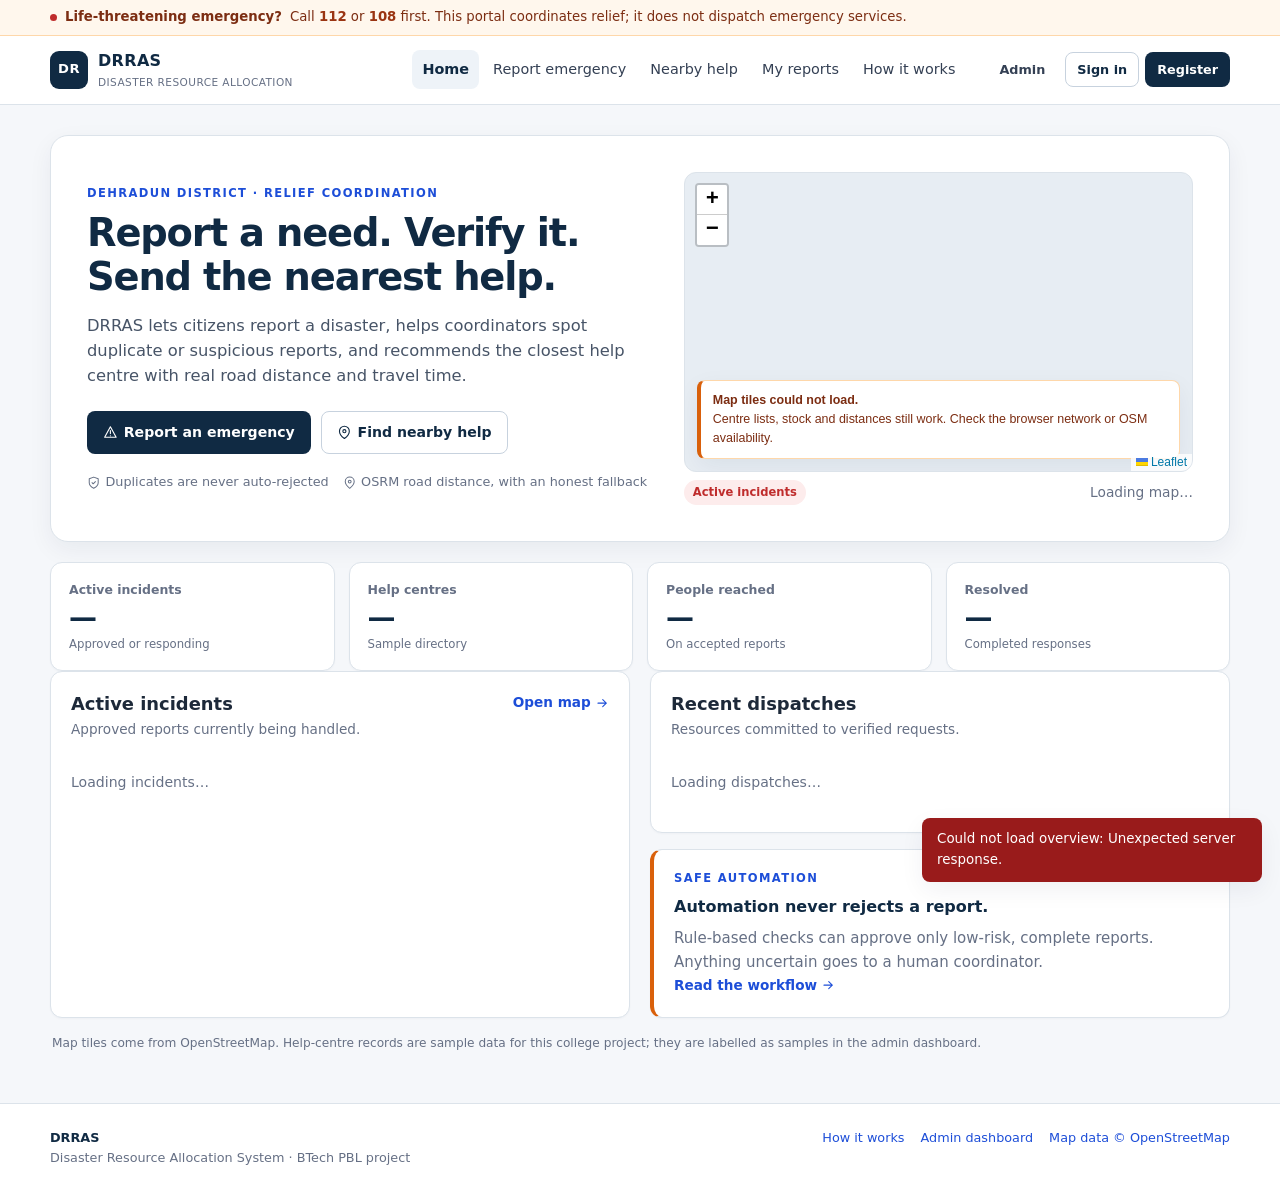
==== commit 2680f408: "Fix OpenStreetMap tile referrer policy Co-authored-by: arena-agent <297053741+arena-agent@users.nore" ====
--- a/docs/index.html
+++ b/docs/index.html
@@ -7,7 +7,7 @@
   <meta name="description" content="DRRAS — report a disaster, track relief requests and find the nearest help centre.">
   <title>DRRAS — Disaster Resource Allocation System</title>
   <link rel="stylesheet" href="vendor/leaflet/leaflet.css">
-  <link rel="stylesheet" href="css/style.css">
+  <link rel="stylesheet" href="css/style.css?v=4">
 </head>
 <body>
 <a class="skip-link" href="#main">Skip to content</a>
@@ -324,6 +324,6 @@
 
 <div id="toast" class="toast" role="status" aria-live="polite" hidden></div>
 <script src="vendor/leaflet/leaflet.js"></script>
-<script type="module" src="js/main.js"></script>
+<script type="module" src="js/main.js?v=4"></script>
 </body>
 </html>
--- a/docs/css/style.css
+++ b/docs/css/style.css
@@ -309,6 +309,7 @@
 .marker-pin.incident { background: var(--red); width: 31px; height: 31px; }
 .marker-pin.user { background: var(--green); }
 .map-fallback { display: grid; place-items: center; color: var(--muted); font-size: 0.85rem; text-align: center; padding: 20px; }
+.map-note { position: absolute; inset: auto 12px 12px 12px; z-index: 500; background: #fff; border: 1px solid #fed7aa; border-left: 4px solid var(--orange); border-radius: 8px; padding: 10px 12px; font-size: 0.78rem; color: #7c2d12; box-shadow: var(--shadow); pointer-events: none; }
 
 @media (max-width: 980px) {
   .site-nav { position: absolute; left: 16px; right: 16px; top: 68px; background: #fff; border: 1px solid var(--line); border-radius: 10px; box-shadow: var(--shadow); padding: 8px; display: none; flex-direction: column; }
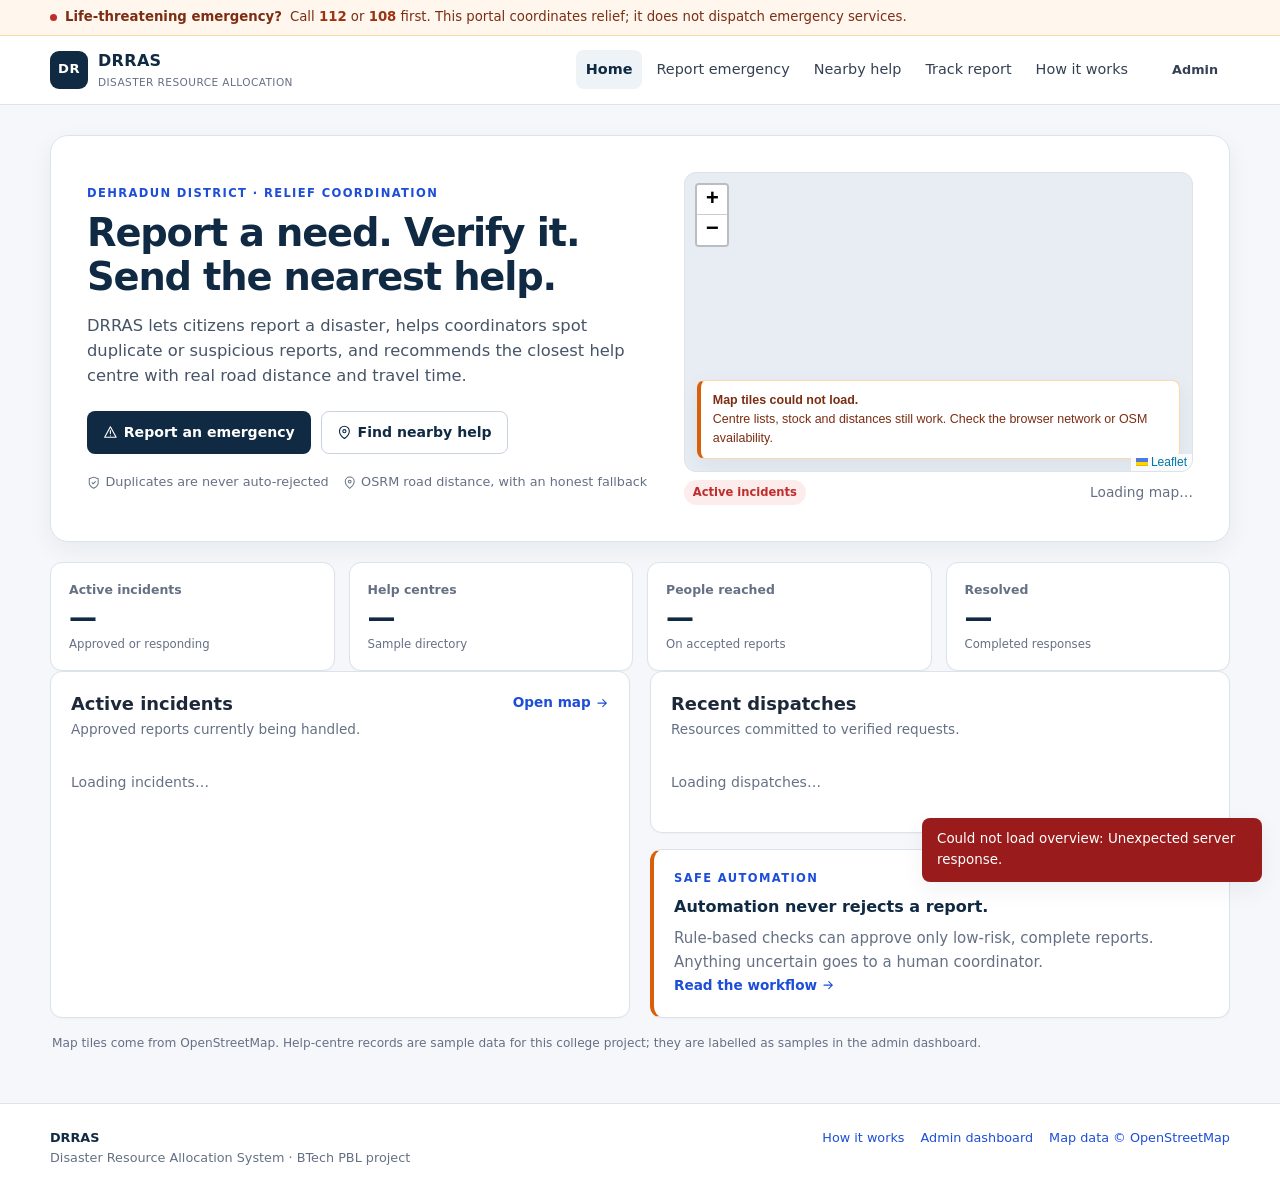
==== commit 7d398ef5: "Remove citizen accounts and keep reporting anonymous Co-authored-by: arena-agent <297053741+arena-ag" ====
--- a/docs/index.html
+++ b/docs/index.html
@@ -7,7 +7,7 @@
   <meta name="description" content="DRRAS — report a disaster, track relief requests and find the nearest help centre.">
   <title>DRRAS — Disaster Resource Allocation System</title>
   <link rel="stylesheet" href="vendor/leaflet/leaflet.css">
-  <link rel="stylesheet" href="css/style.css?v=4">
+  <link rel="stylesheet" href="css/style.css?v=5">
 </head>
 <body>
 <a class="skip-link" href="#main">Skip to content</a>
@@ -44,15 +44,11 @@
       <a href="#home" data-nav="home">Home</a>
       <a href="#report" data-nav="report">Report emergency</a>
       <a href="#nearby" data-nav="nearby">Nearby help</a>
-      <a href="#my" data-nav="my">My reports</a>
+      <a href="#track" data-nav="track">Track report</a>
       <a href="#how" data-nav="how">How it works</a>
     </nav>
     <div class="header-actions">
       <a class="btn btn-ghost btn-sm admin-link" href="/admin">Admin</a>
-      <div id="authArea" class="auth-area">
-        <button class="btn btn-outline btn-sm" data-open-auth="login" type="button">Sign in</button>
-        <button class="btn btn-primary btn-sm" data-open-auth="register" type="button">Register</button>
-      </div>
       <button class="nav-toggle" id="navToggle" type="button" aria-label="Open menu" aria-expanded="false">
         <svg class="icon"><use href="#i-menu"/></svg>
       </button>
@@ -252,28 +248,15 @@
     </div>
   </section>
 
-  <section class="view" id="view-my" data-view="my" hidden>
-    <div class="page-head"><div><p class="eyebrow">Tracking</p><h1>My reports</h1><p>Sign in to see reports submitted with your account, or track any request by ID.</p></div></div>
-    <div class="grid-2">
-      <section class="card">
-        <div class="card-head"><div><h2>Track a request</h2><p>Enter the ID from your submission receipt.</p></div></div>
-        <form id="trackForm" class="card-body inline-form">
-          <input class="input mono" id="trackId" placeholder="REQ-1A2B3C4D" autocomplete="off" required>
-          <button class="btn btn-primary" type="submit">Track</button>
-        </form>
-        <div id="trackResult" class="card-body"></div>
-      </section>
-      <section class="card">
-        <div class="card-head"><div><h2>Account</h2><p id="accountStatus">Not signed in.</p></div></div>
-        <div class="card-body" id="authPrompt">
-          <p class="muted">Create an account to keep all your reports in one place. Anonymous reports can still be tracked by ID.</p>
-          <div class="hero-actions"><button class="btn btn-primary btn-sm" data-open-auth="register">Create account</button><button class="btn btn-outline btn-sm" data-open-auth="login">Sign in</button></div>
-        </div>
-      </section>
-    </div>
-    <section class="card" id="myReportsCard" hidden>
-      <div class="card-head"><div><h2>Your request history</h2><p>Reports linked to your signed-in account.</p></div></div>
-      <div id="myList" class="list"></div>
+  <section class="view" id="view-track" data-view="track" hidden>
+    <div class="page-head"><div><p class="eyebrow">No account needed</p><h1>Track a report</h1><p>Enter the request ID from your submission receipt. You can check the status and decision timeline at any time.</p></div></div>
+    <section class="card track-card">
+      <div class="card-head"><div><h2>Request ID</h2><p>It looks like <span class="mono">REQ-1A2B3C4D</span>.</p></div></div>
+      <form id="trackForm" class="card-body inline-form">
+        <input class="input mono" id="trackId" placeholder="REQ-1A2B3C4D" autocomplete="off" aria-label="Request ID" required>
+        <button class="btn btn-primary" type="submit">Track request</button>
+      </form>
+      <div id="trackResult" class="card-body"></div>
     </section>
   </section>
 
@@ -300,30 +283,9 @@
   </div>
 </footer>
 
-<dialog class="dialog" id="authDialog" aria-labelledby="authTitle">
-  <button class="dialog-close" type="button" data-close-dialog aria-label="Close"><svg class="icon"><use href="#i-x"/></svg></button>
-  <h2 id="authTitle">Welcome to DRRAS</h2>
-  <div class="tabs" role="tablist">
-    <button class="tab active" type="button" data-auth-tab="login">Sign in</button>
-    <button class="tab" type="button" data-auth-tab="register">Register</button>
-  </div>
-  <form id="loginForm" class="stack">
-    <div class="field"><label for="loginEmail">Email</label><input class="input" id="loginEmail" type="email" autocomplete="email" required></div>
-    <div class="field"><label for="loginPassword">Password</label><input class="input" id="loginPassword" type="password" autocomplete="current-password" required></div>
-    <p class="form-error" id="loginError" hidden></p>
-    <button class="btn btn-primary" type="submit">Sign in</button>
-  </form>
-  <form id="registerForm" class="stack" hidden>
-    <div class="field"><label for="regName">Full name</label><input class="input" id="regName" autocomplete="name" required></div>
-    <div class="field"><label for="regEmail">Email</label><input class="input" id="regEmail" type="email" autocomplete="email" required></div>
-    <div class="field"><label for="regPassword">Password</label><input class="input" id="regPassword" type="password" minlength="8" autocomplete="new-password" required><span class="hint">At least 8 characters.</span></div>
-    <p class="form-error" id="registerError" hidden></p>
-    <button class="btn btn-primary" type="submit">Create account</button>
-  </form>
-</dialog>
 
 <div id="toast" class="toast" role="status" aria-live="polite" hidden></div>
 <script src="vendor/leaflet/leaflet.js"></script>
-<script type="module" src="js/main.js?v=4"></script>
+<script type="module" src="js/main.js?v=5"></script>
 </body>
 </html>
--- a/docs/css/style.css
+++ b/docs/css/style.css
@@ -68,16 +68,14 @@
 .site-nav a:hover { background: #f1f5f9; text-decoration: none; }
 .site-nav a.active { color: var(--navy); background: #eef3f8; font-weight: 700; }
 .header-actions { display: flex; align-items: center; gap: 8px; }
-.auth-area { display: flex; gap: 6px; }
 .admin-link { border-color: var(--line); }
 .nav-toggle { display: none; border: 1px solid var(--line); background: #fff; border-radius: 8px; padding: 8px; cursor: pointer; }
-.user-chip { display: flex; align-items: center; gap: 8px; font-size: 0.85rem; font-weight: 600; }
-.user-chip span { max-width: 140px; overflow: hidden; text-overflow: ellipsis; white-space: nowrap; }
 
 .page { padding-top: 30px; padding-bottom: 50px; min-height: 65vh; }
 .eyebrow { color: var(--blue); font-size: 0.72rem; font-weight: 800; text-transform: uppercase; letter-spacing: 0.12em; margin-bottom: 8px; }
 .page-head { display: flex; align-items: flex-start; justify-content: space-between; gap: 20px; margin-bottom: 22px; }
 .page-head p:not(.eyebrow) { color: var(--muted); margin-top: 6px; max-width: 720px; }
+.track-card { max-width: 760px; }
 
 .hero { display: grid; grid-template-columns: 1.05fr 0.95fr; gap: 34px; align-items: center; background: var(--white); border: 1px solid var(--line); border-radius: 18px; padding: 36px; box-shadow: var(--shadow); }
 .hero-copy h1 { color: var(--navy); max-width: 620px; }
@@ -214,9 +212,6 @@
 .dialog h2 { color: var(--navy); margin-bottom: 12px; }
 .dialog-lg { width: min(720px, calc(100% - 32px)); max-height: 92vh; overflow-y: auto; }
 .dialog-close { position: absolute; right: 13px; top: 12px; border: 0; background: transparent; color: var(--muted); cursor: pointer; padding: 5px; }
-.tabs { display: flex; gap: 4px; border-bottom: 1px solid var(--line); margin-bottom: 14px; }
-.tab { border: 0; background: transparent; padding: 8px 10px; color: var(--muted); font-weight: 700; cursor: pointer; border-bottom: 2px solid transparent; }
-.tab.active { color: var(--navy); border-bottom-color: var(--navy); }
 .toast { position: fixed; right: 18px; bottom: 18px; background: var(--navy); color: #fff; border-radius: 8px; padding: 11px 15px; font-size: 0.84rem; z-index: 200; box-shadow: var(--shadow); max-width: 340px; }
 .receipt { background: var(--green-soft); border: 1px solid #bbf7d0; border-radius: 10px; padding: 16px; }
 .receipt h2 { color: #166534; }
@@ -331,7 +326,6 @@
   .wrap { width: min(100% - 22px, 1180px); }
   .header-inner { gap: 10px; }
   .brand small { display: none; }
-  .auth-area .btn-outline { display: none; }
   .stat-grid, .panel-grid, .form-grid, .resource-grid, .filters, .settings-grid, .detail-grid { grid-template-columns: 1fr; }
   .stat-grid { grid-template-columns: repeat(2, minmax(0, 1fr)); }
   .grid-2, .flow-grid { grid-template-columns: 1fr; }
